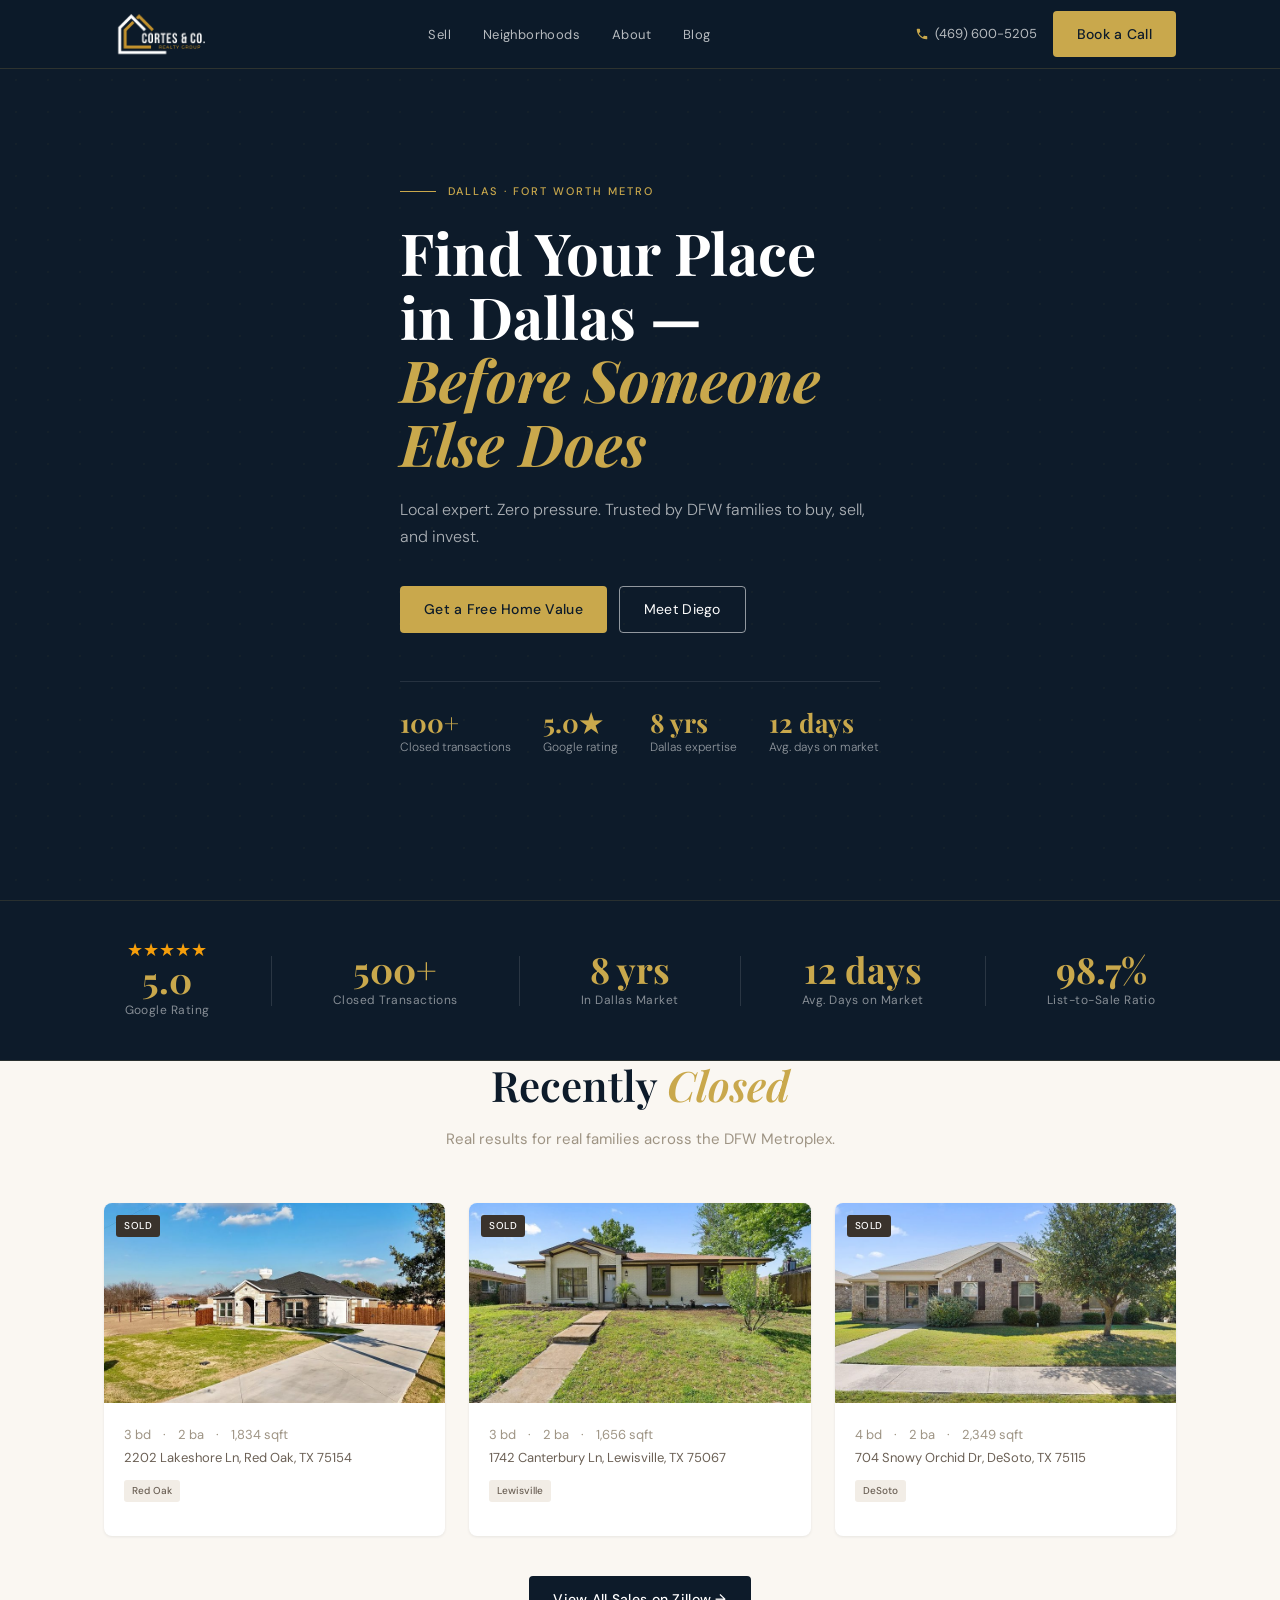
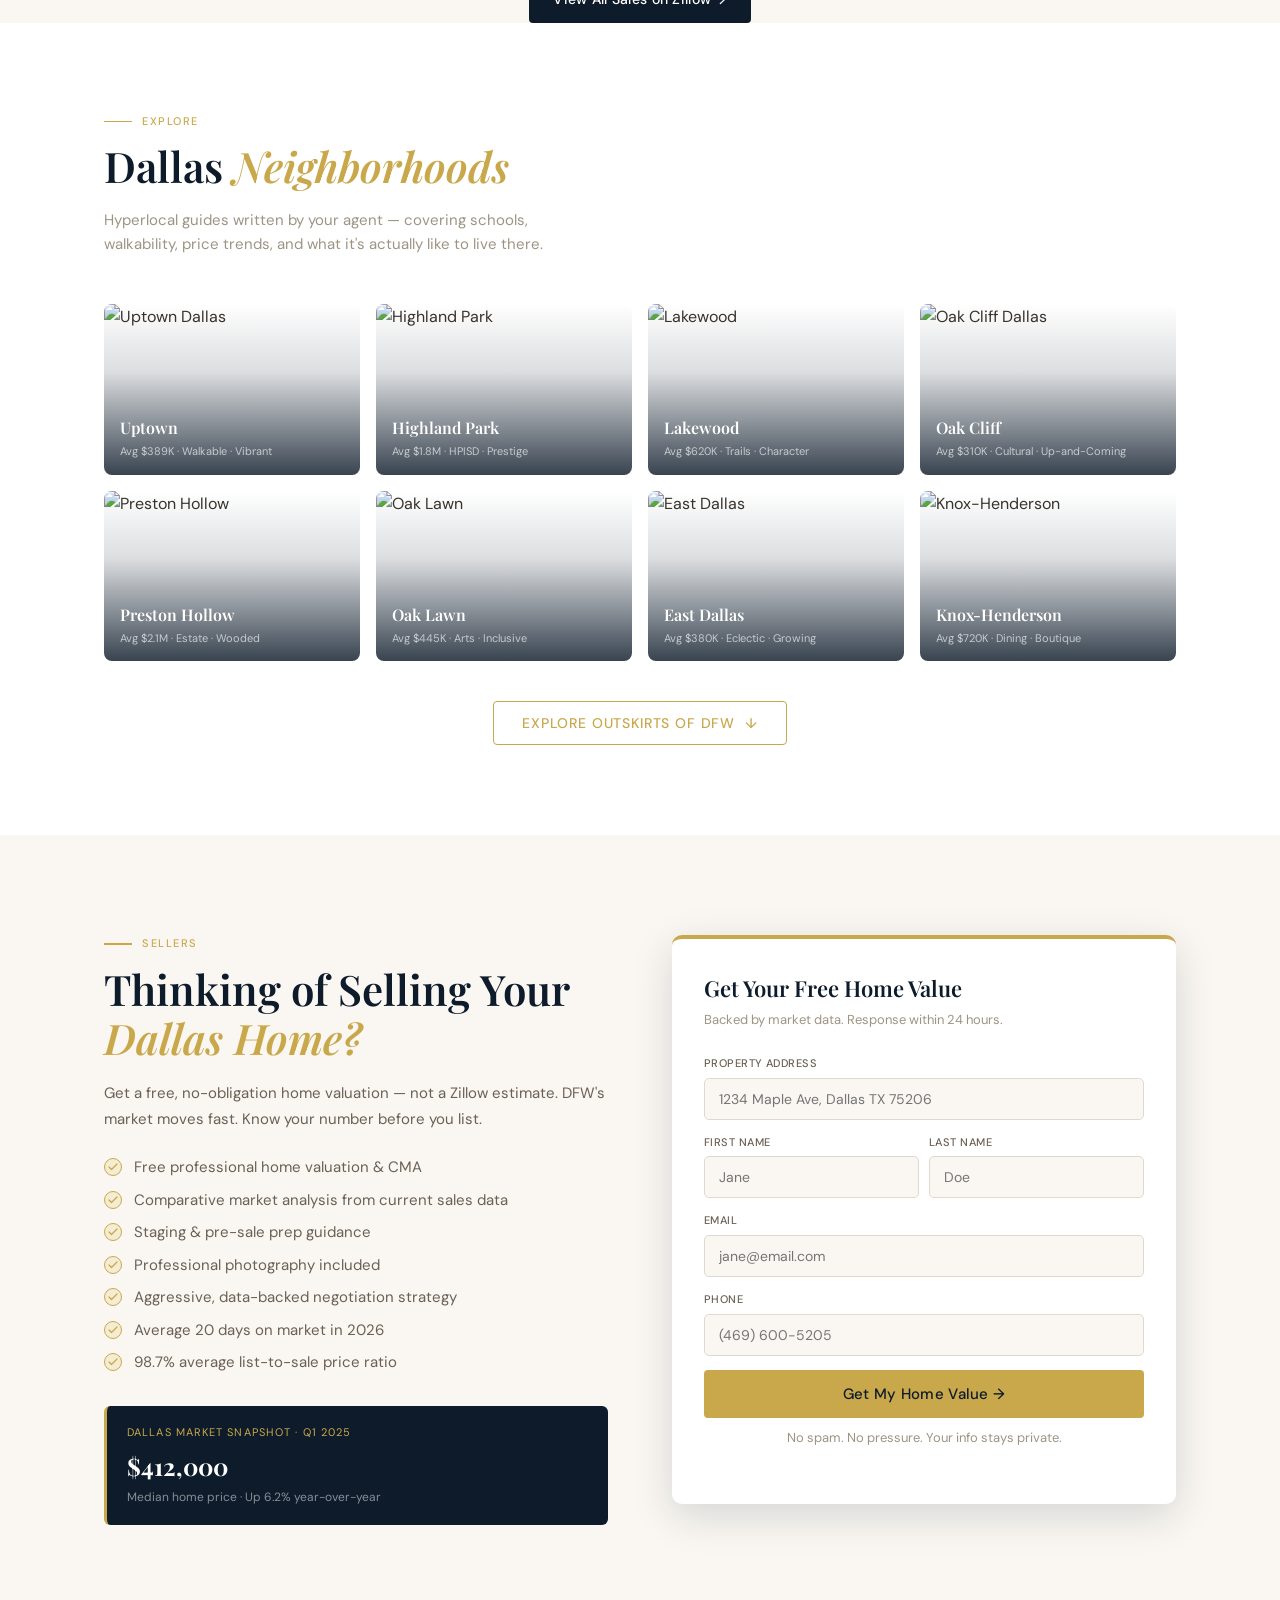
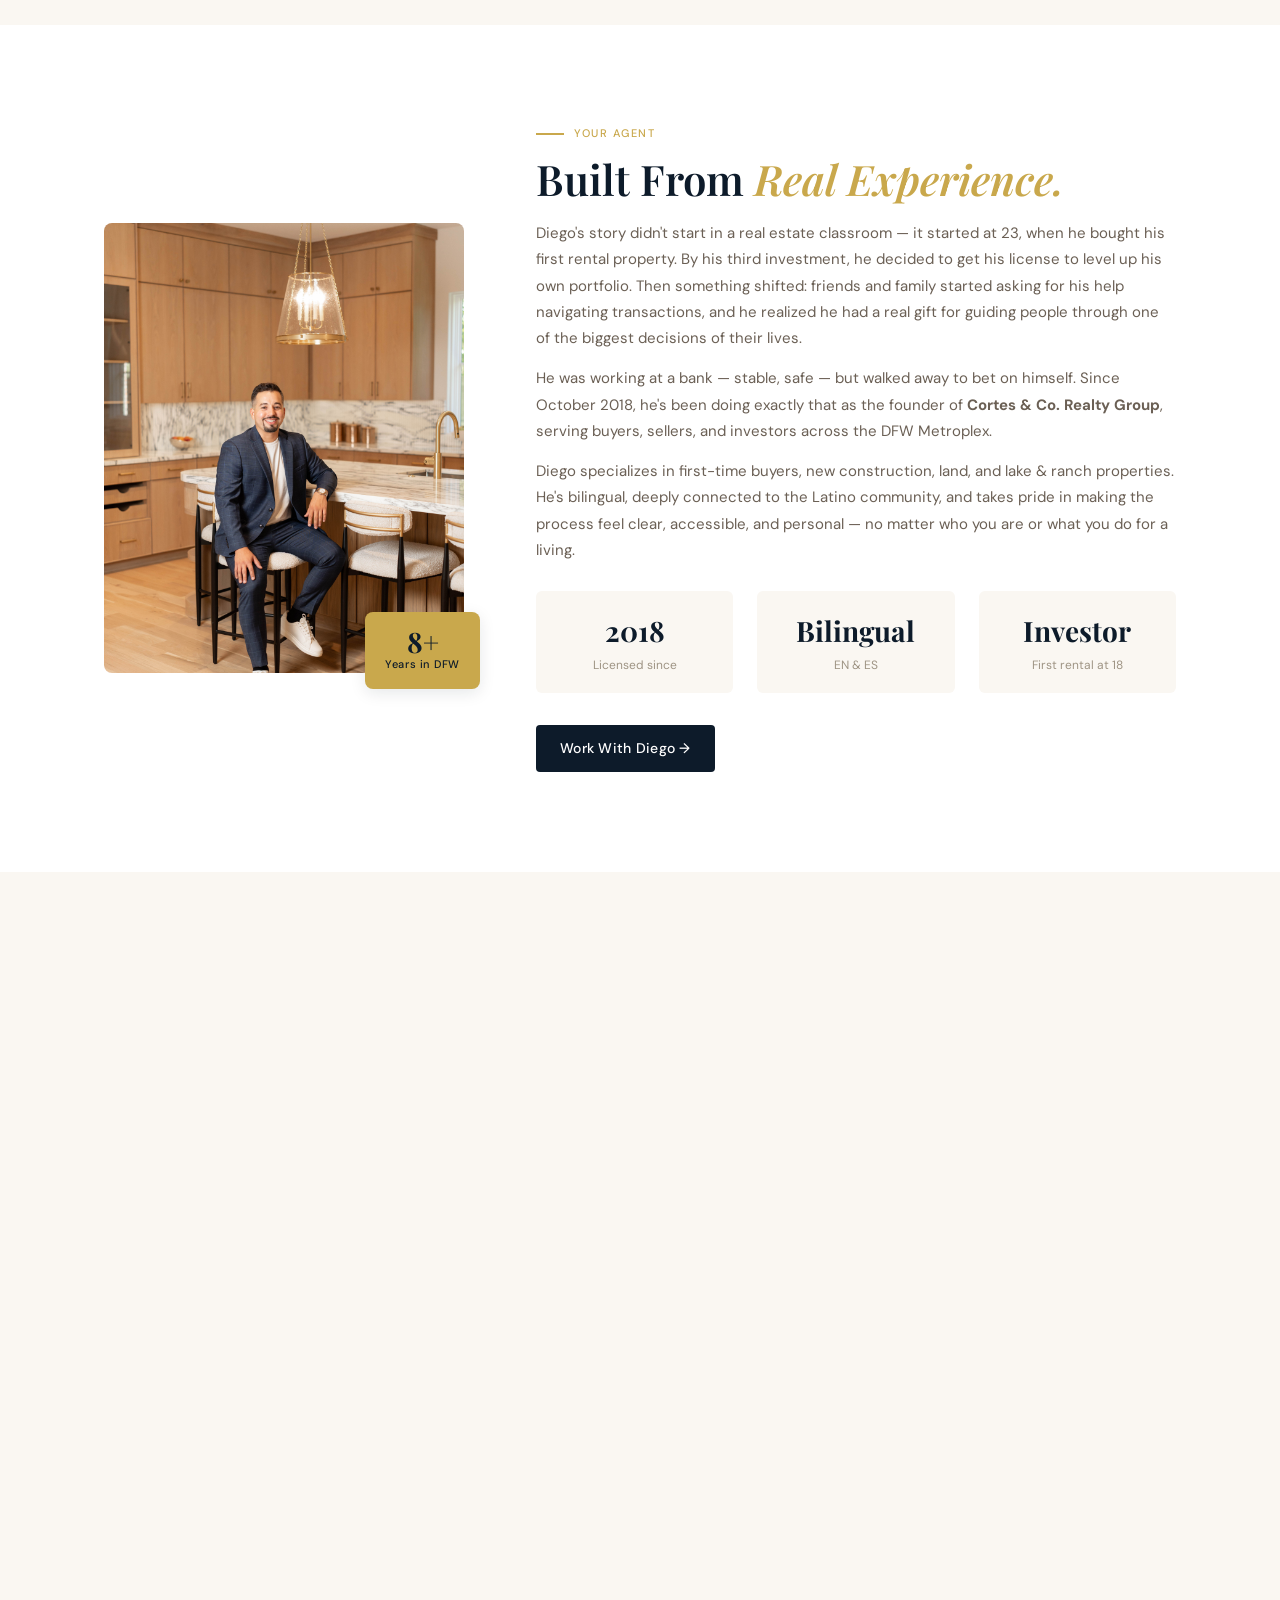
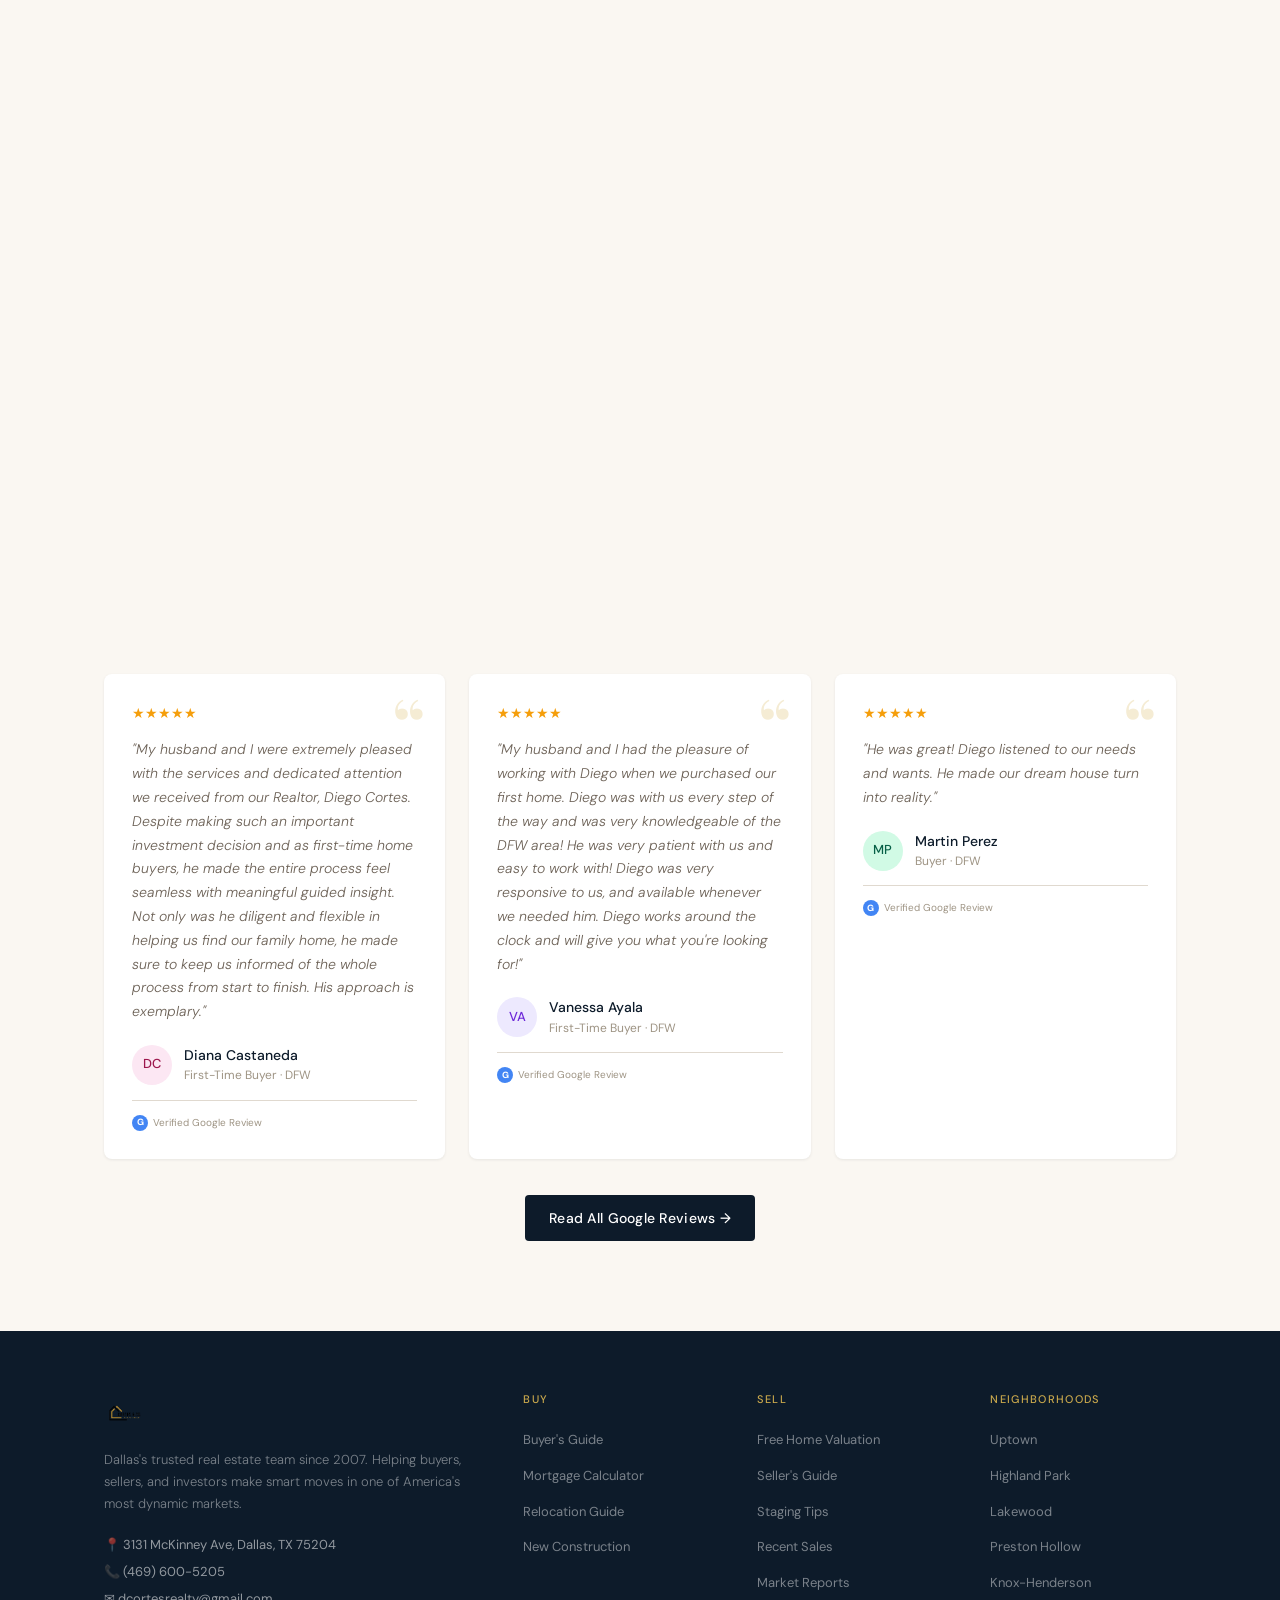
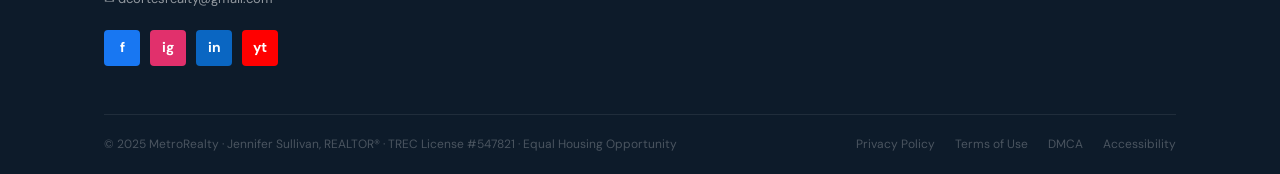
==== index.html @ eaa5362d "added-real-images" ====
<!DOCTYPE html>
<html lang="en">
<head>
<meta charset="UTF-8">
<meta name="viewport" content="width=device-width, initial-scale=1.0">
<title>MetroRealty Dallas — Jennifer Sullivan, REALTOR®</title>
<link rel="preconnect" href="https://fonts.googleapis.com">
<link rel="preconnect" href="https://fonts.gstatic.com" crossorigin>
<link href="https://fonts.googleapis.com/css2?family=Playfair+Display:ital,wght@0,400;0,600;0,700;1,400&family=DM+Sans:ital,opsz,wght@0,9..40,300;0,9..40,400;0,9..40,500;1,9..40,300&display=swap" rel="stylesheet">
<link rel="icon" type="image/svg+xml" href="favicon.svg">
<link rel="stylesheet" href="styles.css">
</head>
<body>

<!-- ── NAV ── -->
<nav id="nav">
  <div class="nav-inner">
    <div class="nav-logo"><img src="websitephotos/logo-dark.png" alt="Logo"></div>
    <ul class="nav-links">
      <li><a href="#sell">Sell</a></li>
      <li><a href="#neighborhoods">Neighborhoods</a></li>
      <li><a href="#about">About</a></li>
      <li><a href="#">Blog</a></li>
    </ul>
    <div class="nav-right">
      <div class="nav-phone">(469) 600-5205</div>
      <a href="#contact" class="btn-primary">Book a Call</a>
    </div>
    <div class="hamburger" onclick="toggleMenu()">
      <span></span><span></span><span></span>
    </div>
  </div>
</nav>

<!-- ── HERO ── -->
<section id="hero">
  <video class="hero-video" autoplay muted loop playsinline preload="auto">
    <source src="websitephotos/hero-bg.mp4" type="video/mp4">
  </video>
  <div class="hero-overlay"></div>
  <div class="hero-texture"></div>
  <div class="hero-content">
    <div class="hero-left">
      <div class="hero-eyebrow">Dallas · Fort Worth Metro</div>
      <h1 class="hero-title">
        Find Your Place<br>in Dallas —
        <em>Before Someone<br>Else Does</em>
      </h1>
      <p class="hero-sub">Local expert. Zero pressure. Trusted by DFW families to buy, sell, and invest.</p>
      <div class="hero-ctas">
        <a href="#sell" class="btn-primary">Get a Free Home Value</a>
        <a href="#about" class="btn-outline">Meet Diego</a>
      </div>
      <div class="hero-trust">
        <div class="trust-item">
          <div class="trust-number">100+</div>
          <div class="trust-label">Closed transactions</div>
        </div>
        <div class="trust-item">
          <div class="trust-number">5.0★</div>
          <div class="trust-label">Google rating</div>
        </div>
        <div class="trust-item">
          <div class="trust-number">8 yrs</div>
          <div class="trust-label">Dallas expertise</div>
        </div>
        <div class="trust-item">
          <div class="trust-number">12 days</div>
          <div class="trust-label">Avg. days on market</div>
        </div>
      </div>
    </div>
  </div>
</section>

<!-- ── SOCIAL PROOF BAR ── -->
<section id="proof">
  <div class="container">
    <div class="proof-inner">
      <div class="proof-item">
        <div class="proof-stars">★★★★★</div>
        <div class="proof-number">5.0</div>
        <div class="proof-label">Google Rating</div>
      </div>
      <div class="proof-divider"></div>
      <div class="proof-item">
        <div class="proof-number">500+</div>
        <div class="proof-label">Closed Transactions</div>
      </div>
      <div class="proof-divider"></div>
      <div class="proof-item">
        <div class="proof-number">8 yrs</div>
        <div class="proof-label">In Dallas Market</div>
      </div>
      <div class="proof-divider"></div>
      <div class="proof-item">
        <div class="proof-number">12 days</div>
        <div class="proof-label">Avg. Days on Market</div>
      </div>
      <div class="proof-divider"></div>
      <div class="proof-item">
        <div class="proof-number">98.7%</div>
        <div class="proof-label">List-to-Sale Ratio</div>
      </div>
    </div>
  </div>
</section>

<!-- ── SOLD HOMES ── -->
<section id="sold">
  <div class="container">
    <div class="listings-header fade-up">

      <h2 class="section-title" style="text-align:center;">Recently <em>Closed</em></h2>
      <p style="color:var(--gray-400); text-align:center; max-width:500px; margin:0 auto; font-size:15px;">Real results for real families across the DFW Metroplex.</p>
    </div>
    <div class="listings-grid">
      <a class="listing-card fade-up" href="https://www.zillow.com/homedetails/2202-Lakeshore-Ln-Red-Oak-TX-75154/125231332_zpid/" target="_blank" rel="noopener noreferrer" style="text-decoration:none; color:inherit;">
        <div class="listing-img">
          <img src="websitephotos/diego-home-sold-1-opt.jpg" alt="1742 Canterbury Ln, Lewisville">
          <div class="listing-badge" style="background:var(--gray-800); color:#fff;">Sold</div>
        </div>
        <div class="listing-body">
          <div class="listing-meta"><span>3 bd</span><span>2 ba</span><span>1,834 sqft</span></div>
          <div class="listing-address">2202 Lakeshore Ln, Red Oak, TX 75154</div>
          <div class="listing-tags">
            <span class="listing-tag">Red Oak</span>
          </div>
        </div>
      </a>
      <a class="listing-card fade-up" href="https://www.zillow.com/homedetails/1742-Canterbury-Ln-Lewisville-TX-75067/27340966_zpid/" target="_blank" rel="noopener noreferrer" style="transition-delay:.1s; text-decoration:none; color:inherit;">
        <div class="listing-img">
          <img src="websitephotos/diego-home-sold-2-opt.jpg" alt="2202 Lakeshore Ln, Red Oak">
          <div class="listing-badge" style="background:var(--gray-800); color:#fff;">Sold</div>
        </div>
        <div class="listing-body">
          <div class="listing-meta"><span>3 bd</span><span>2 ba</span><span>1,656 sqft</span></div>
          <div class="listing-address">1742 Canterbury Ln, Lewisville, TX 75067</div>
          <div class="listing-tags">
            <span class="listing-tag">Lewisville</span>
          </div>
        </div>
      </a>
      <a class="listing-card fade-up" href="https://www.zillow.com/homedetails/704-Snowy-Orchid-Dr-Desoto-TX-75115/124450883_zpid/" target="_blank" rel="noopener noreferrer" style="transition-delay:.2s; text-decoration:none; color:inherit;">
        <div class="listing-img">
          <img src="websitephotos/diego-home-sold-3-opt.jpg" alt="704 Snowy Orchid Dr, DeSoto">
          <div class="listing-badge" style="background:var(--gray-800); color:#fff;">Sold</div>
        </div>
        <div class="listing-body">
          <div class="listing-meta"><span>4 bd</span><span>2 ba</span><span>2,349 sqft</span></div>
          <div class="listing-address">704 Snowy Orchid Dr, DeSoto, TX 75115</div>
          <div class="listing-tags">
            <span class="listing-tag">DeSoto</span>
          </div>
        </div>
      </a>
    </div>
    <div class="listings-footer fade-up">
      <a href="https://www.zillow.com/profile/Diego%20Cortes" target="_blank" rel="noopener noreferrer" class="btn-navy">View All Sales on Zillow →</a>
    </div>
  </div>
</section>

<!-- ── NEIGHBORHOODS ── -->
<section id="neighborhoods">
  <div class="container">
    <div class="neighborhoods-header fade-up">
      <div class="section-eyebrow">Explore</div>
      <h2 class="section-title">Dallas <em>Neighborhoods</em></h2>
      <p style="color:var(--gray-400); max-width:480px; font-size:15px;">Hyperlocal guides written by your agent — covering schools, walkability, price trends, and what it's actually like to live there.</p>
    </div>
    <div class="neighborhoods-grid">
      <a class="hood-card fade-up" href="https://www.niche.com/places-to-live/n/uptown-dallas-tx/" target="_blank" rel="noopener noreferrer">
        <img src="https://images.unsplash.com/photo-1486325212027-8081e485255e?w=600&q=80" alt="Uptown Dallas">
        <div class="hood-overlay"></div>
        <div class="hood-arrow">→</div>
        <div class="hood-content">
          <div class="hood-name">Uptown</div>
          <div class="hood-stats">Avg $389K · Walkable · Vibrant</div>
        </div>
      </a>
      <a class="hood-card fade-up" href="https://neighborhoods.dmagazine.com/dallas/park-cities/highland-park/" target="_blank" rel="noopener noreferrer" style="transition-delay:.05s">
        <img src="https://images.unsplash.com/photo-1605276374104-dee2a0ed3cd6?w=600&q=80" alt="Highland Park">
        <div class="hood-overlay"></div>
        <div class="hood-arrow">→</div>
        <div class="hood-content">
          <div class="hood-name">Highland Park</div>
          <div class="hood-stats">Avg $1.8M · HPISD · Prestige</div>
        </div>
      </a>
      <a class="hood-card fade-up" href="https://neighborhoods.dmagazine.com/dallas/east-dallas/lakewood/" target="_blank" rel="noopener noreferrer" style="transition-delay:.1s">
        <img src="https://images.unsplash.com/photo-1513694203232-719a280e022f?w=600&q=80" alt="Lakewood">
        <div class="hood-overlay"></div>
        <div class="hood-arrow">→</div>
        <div class="hood-content">
          <div class="hood-name">Lakewood</div>
          <div class="hood-stats">Avg $620K · Trails · Character</div>
        </div>
      </a>
      <a class="hood-card fade-up" href="https://neighborhoods.dmagazine.com/dallas/oak-cliff/" target="_blank" rel="noopener noreferrer" style="transition-delay:.15s">
        <img src="https://images.unsplash.com/photo-1570129477492-45c003edd2be?w=600&q=80" alt="Oak Cliff Dallas">
        <div class="hood-overlay"></div>
        <div class="hood-arrow">→</div>
        <div class="hood-content">
          <div class="hood-name">Oak Cliff</div>
          <div class="hood-stats">Avg $310K · Cultural · Up-and-Coming</div>
        </div>
      </a>
      <a class="hood-card fade-up" href="https://neighborhoods.dmagazine.com/dallas/north-dallas/preston-hollow/" target="_blank" rel="noopener noreferrer" style="transition-delay:.2s">
        <img src="https://images.unsplash.com/photo-1580587771525-78b9dba3b914?w=600&q=80" alt="Preston Hollow">
        <div class="hood-overlay"></div>
        <div class="hood-arrow">→</div>
        <div class="hood-content">
          <div class="hood-name">Preston Hollow</div>
          <div class="hood-stats">Avg $2.1M · Estate · Wooded</div>
        </div>
      </a>
      <a class="hood-card fade-up" href="https://neighborhoods.dmagazine.com/dallas/central-dallas/oak-lawn/" target="_blank" rel="noopener noreferrer" style="transition-delay:.25s">
        <img src="https://images.unsplash.com/photo-1574362848149-11496d93a7c7?w=600&q=80" alt="Oak Lawn">
        <div class="hood-overlay"></div>
        <div class="hood-arrow">→</div>
        <div class="hood-content">
          <div class="hood-name">Oak Lawn</div>
          <div class="hood-stats">Avg $445K · Arts · Inclusive</div>
        </div>
      </a>
      <a class="hood-card fade-up" href="https://www.eastdallasliving.com/" target="_blank" rel="noopener noreferrer" style="transition-delay:.3s">
        <img src="https://images.unsplash.com/photo-1558618666-fcd25c85cd64?w=600&q=80" alt="East Dallas">
        <div class="hood-overlay"></div>
        <div class="hood-arrow">→</div>
        <div class="hood-content">
          <div class="hood-name">East Dallas</div>
          <div class="hood-stats">Avg $380K · Eclectic · Growing</div>
        </div>
      </a>
      <a class="hood-card fade-up" href="https://www.redfin.com/blog/dallas-tx-neighborhoods/knox-henderson/" target="_blank" rel="noopener noreferrer" style="transition-delay:.35s">
        <img src="https://images.unsplash.com/photo-1524813686514-a57563d77965?w=600&q=80" alt="Knox-Henderson">
        <div class="hood-overlay"></div>
        <div class="hood-arrow">→</div>
        <div class="hood-content">
          <div class="hood-name">Knox-Henderson</div>
          <div class="hood-stats">Avg $720K · Dining · Boutique</div>
        </div>
      </a>
    </div>

    <!-- Outskirts toggle -->
    <div style="text-align:center; margin-top:40px;" class="fade-up">
      <button class="outskirts-toggle" onclick="toggleOutskirts(this)">
        Explore Outskirts of DFW <span class="outskirts-arrow">↓</span>
      </button>
    </div>

    <!-- Outskirts grid (hidden by default) -->
    <div class="outskirts-panel" id="outskirts-panel">
      <div class="outskirts-label">Outskirts of DFW</div>
      <div class="neighborhoods-grid">
        <a class="hood-card" href="https://www.niche.com/places-to-live/duncanville-dallas-tx/" target="_blank" rel="noopener noreferrer">
          <img src="https://images.unsplash.com/photo-1560518883-ce09059eeffa?w=600&q=80" alt="Duncanville TX">
          <div class="hood-overlay"></div>
          <div class="hood-arrow">→</div>
          <div class="hood-content">
            <div class="hood-name">Duncanville</div>
            <div class="hood-stats">Avg $265K · Family-Friendly · Affordable</div>
          </div>
        </a>
        <a class="hood-card" href="https://www.niche.com/places-to-live/desoto-dallas-tx/" target="_blank" rel="noopener noreferrer">
          <img src="https://images.unsplash.com/photo-1580587771525-78b9dba3b914?w=600&q=80" alt="DeSoto TX">
          <div class="hood-overlay"></div>
          <div class="hood-arrow">→</div>
          <div class="hood-content">
            <div class="hood-name">DeSoto</div>
            <div class="hood-stats">Avg $295K · Growing · Spacious</div>
          </div>
        </a>
        <a class="hood-card" href="https://www.niche.com/places-to-live/grand-prairie-dallas-tx/" target="_blank" rel="noopener noreferrer">
          <img src="https://images.unsplash.com/photo-1512917774080-9991f1c4c750?w=600&q=80" alt="Grand Prairie TX">
          <div class="hood-overlay"></div>
          <div class="hood-arrow">→</div>
          <div class="hood-content">
            <div class="hood-name">Grand Prairie</div>
            <div class="hood-stats">Avg $280K · Central · Value</div>
          </div>
        </a>
        <a class="hood-card" href="https://www.niche.com/places-to-live/cedar-hill-dallas-tx/" target="_blank" rel="noopener noreferrer">
          <img src="https://images.unsplash.com/photo-1568605114967-8130f3a36994?w=600&q=80" alt="Cedar Hill TX">
          <div class="hood-overlay"></div>
          <div class="hood-arrow">→</div>
          <div class="hood-content">
            <div class="hood-name">Cedar Hill</div>
            <div class="hood-stats">Avg $310K · Lake · Scenic</div>
          </div>
        </a>
        <a class="hood-card" href="https://www.niche.com/places-to-live/forney-kaufman-tx/" target="_blank" rel="noopener noreferrer">
          <img src="https://images.unsplash.com/photo-1600596542815-ffad4c1539a9?w=600&q=80" alt="Forney TX">
          <div class="hood-overlay"></div>
          <div class="hood-arrow">→</div>
          <div class="hood-content">
            <div class="hood-name">Forney</div>
            <div class="hood-stats">Avg $330K · New Construction · Fast-Growing</div>
          </div>
        </a>
        <a class="hood-card" href="https://www.niche.com/places-to-live/lancaster-dallas-tx/" target="_blank" rel="noopener noreferrer">
          <img src="https://images.unsplash.com/photo-1558618666-fcd25c85cd64?w=600&q=80" alt="Lancaster TX">
          <div class="hood-overlay"></div>
          <div class="hood-arrow">→</div>
          <div class="hood-content">
            <div class="hood-name">Lancaster</div>
            <div class="hood-stats">Avg $240K · Affordable · Community</div>
          </div>
        </a>
        <a class="hood-card" href="https://www.niche.com/places-to-live/waxahachie-ellis-tx/" target="_blank" rel="noopener noreferrer">
          <img src="https://images.unsplash.com/photo-1524813686514-a57563d77965?w=600&q=80" alt="Waxahachie TX">
          <div class="hood-overlay"></div>
          <div class="hood-arrow">→</div>
          <div class="hood-content">
            <div class="hood-name">Waxahachie</div>
            <div class="hood-stats">Avg $310K · Charming · Small-Town Feel</div>
          </div>
        </a>
      </div>
    </div>

  </div>
</section>

<!-- ── SELL SECTION ── -->
<section id="sell">
  <div class="container">
    <div class="sell-inner">
      <div class="fade-up">
        <div class="section-eyebrow">Sellers</div>
        <h2 class="section-title">Thinking of Selling Your <em>Dallas Home?</em></h2>
        <p style="font-size:15px; color:var(--gray-600); line-height:1.75;">Get a free, no-obligation home valuation — not a Zillow estimate. DFW's market moves fast. Know your number before you list.</p>
        <ul class="sell-list">
          <li>Free professional home valuation & CMA</li>
          <li>Comparative market analysis from current sales data</li>
          <li>Staging & pre-sale prep guidance</li>
          <li>Professional photography included</li>
          <li>Aggressive, data-backed negotiation strategy</li>
          <li>Average 20 days on market in 2026</li>
          <li>98.7% average list-to-sale price ratio</li>
        </ul>
        <div class="market-data">
          <div class="market-data-label">Dallas market snapshot · Q1 2025</div>
          <div class="market-data-value">$412,000</div>
          <div class="market-data-meta">Median home price · Up 6.2% year-over-year</div>
        </div>
      </div>
      <div class="fade-up" style="transition-delay:.15s">
        <div class="valuation-form">
          <h3>Get Your Free Home Value</h3>
          <p>Backed by market data. Response within 24 hours.</p>
          <div class="form-field">
            <label>Property Address</label>
            <input type="text" placeholder="1234 Maple Ave, Dallas TX 75206">
          </div>
          <div class="form-row">
            <div class="form-field">
              <label>First Name</label>
              <input type="text" placeholder="Jane">
            </div>
            <div class="form-field">
              <label>Last Name</label>
              <input type="text" placeholder="Doe">
            </div>
          </div>
          <div class="form-field">
            <label>Email</label>
            <input type="email" placeholder="jane@email.com">
          </div>
          <div class="form-field">
            <label>Phone</label>
            <input type="tel" placeholder="(469) 600-5205">
          </div>
          <button class="btn-primary">Get My Home Value →</button>
          <p class="form-disclaimer">No spam. No pressure. Your info stays private.</p>
        </div>
      </div>
    </div>
  </div>
</section>

<!-- ── ABOUT ── -->
<section id="about">
  <div class="container">
    <div class="about-inner">
      <div class="about-photo-wrap fade-up">
        <div class="about-photo">
          <img src="websitephotos/diego-main.jpg" alt="Diego">
        </div>
        <div class="about-badge">
          <div class="about-badge-num">8+</div>
          <div class="about-badge-lbl">Years in DFW</div>
        </div>
      </div>
      <div class="fade-up" style="transition-delay:.1s">
        <div class="section-eyebrow">Your Agent</div>
        <h2 class="section-title">Built From <em>Real Experience.</em></h2>
        <p style="font-size:15px; color:var(--gray-600); line-height:1.75; margin-bottom:14px;">Diego's story didn't start in a real estate classroom — it started at 23, when he bought his first rental property. By his third investment, he decided to get his license to level up his own portfolio. Then something shifted: friends and family started asking for his help navigating transactions, and he realized he had a real gift for guiding people through one of the biggest decisions of their lives.</p>
        <p style="font-size:15px; color:var(--gray-600); line-height:1.75; margin-bottom:14px;">He was working at a bank — stable, safe — but walked away to bet on himself. Since October 2018, he's been doing exactly that as the founder of <strong>Cortes &amp; Co. Realty Group</strong>, serving buyers, sellers, and investors across the DFW Metroplex.</p>
        <p style="font-size:15px; color:var(--gray-600); line-height:1.75;">Diego specializes in first-time buyers, new construction, land, and lake &amp; ranch properties. He's bilingual, deeply connected to the Latino community, and takes pride in making the process feel clear, accessible, and personal — no matter who you are or what you do for a living.</p>
        <div class="about-stats">
          <div class="about-stat">
            <div class="about-stat-num">2018</div>
            <div class="about-stat-lbl">Licensed since</div>
          </div>
          <div class="about-stat">
            <div class="about-stat-num">Bilingual</div>
            <div class="about-stat-lbl">EN &amp; ES</div>
          </div>
          <div class="about-stat">
            <div class="about-stat-num">Investor</div>
            <div class="about-stat-lbl">First rental at 18</div>
          </div>
        </div>
        <a href="#contact" class="btn-navy">Work With Diego →</a>
      </div>
    </div>
  </div>
</section>

<!-- ── CONTACT / BOOK A CALL ── -->
<section id="contact">
  <div class="container">
    <div class="sell-inner">
      <div class="fade-up">
        <div class="section-eyebrow">Buyers</div>
        <h2 class="section-title">Ready to Find Your <em>Dream Home?</em></h2>
        <p style="font-size:15px; color:var(--gray-600); line-height:1.75;">Whether you're buying your first home, looking for new construction, land, or an investment property — Diego will walk you through every step. No pressure, no confusion, just honest guidance from someone who's been in your shoes.</p>
        <ul class="sell-list">
          <li>First-time buyer specialist — we'll explain everything</li>
          <li>New construction & builder negotiation expertise</li>
          <li>Land, lake & ranch properties across DFW</li>
          <li>Bilingual service — English &amp; Spanish</li>
          <li>Available 7 days a week for showings &amp; questions</li>
          <li>Strong network for off-market opportunities</li>
          <li>Investor-minded strategy for every transaction</li>
        </ul>
      </div>
      <div class="fade-up" style="transition-delay:.15s">
        <div class="valuation-form">
          <h3>Book a Call With Diego</h3>
          <p>Free consultation. No obligation. Response within a few hours.</p>
          <div class="form-row">
            <div class="form-field">
              <label>First Name</label>
              <input type="text" placeholder="John">
            </div>
            <div class="form-field">
              <label>Last Name</label>
              <input type="text" placeholder="Doe">
            </div>
          </div>
          <div class="form-field">
            <label>Email</label>
            <input type="email" placeholder="john@email.com">
          </div>
          <div class="form-field">
            <label>Phone</label>
            <input type="tel" placeholder="(469) 600-5205">
          </div>
          <div class="form-field">
            <label>What are you looking for?</label>
            <select>
              <option value="">Select one…</option>
              <option>First home</option>
              <option>New construction</option>
              <option>Investment property</option>
              <option>Land / ranch / lake property</option>
              <option>Relocating to DFW</option>
              <option>Not sure yet — just exploring</option>
            </select>
          </div>
          <div class="form-field">
            <label>Anything else Diego should know?</label>
            <textarea placeholder="Budget range, timeline, preferred areas, questions…" style="width:100%; padding:10px 12px; border:1.5px solid var(--gray-200); border-radius:4px; font-family:var(--font-body); font-size:14px; color:var(--gray-800); resize:vertical; min-height:88px; outline:none;"></textarea>
          </div>
          <button class="btn-primary" style="width:100%; justify-content:center; padding:13px; font-size:15px;">Book My Free Call →</button>
          <p class="form-disclaimer">No spam. No pressure. Your info stays private.</p>
        </div>
      </div>
    </div>
  </div>
</section>

<!-- ── TESTIMONIALS ── -->
<section id="testimonials">
  <div class="container">
    <div class="testimonials-header fade-up">
      <div class="section-eyebrow" style="justify-content:center;">Client Stories</div>
      <h2 class="section-title" style="text-align:center;">What Clients <em>Are Saying</em></h2>
      <div style="display:flex; align-items:center; justify-content:center; gap:8px; margin-top:8px;">
        <span style="color:#f59e0b; font-size:18px;">★★★★★</span>
        <span style="font-size:14px; color:var(--gray-400);">5.0 · Verified Google reviews</span>
      </div>
    </div>
    <div class="testimonials-grid">
      <div class="review-card fade-up">
        <div class="review-stars">★★★★★</div>
        <p class="review-text">"What can I say, Diego did an outstanding job since the first step. I was going for an investment house with my parents, so I was looking at a decent house that needed work. Diego made it happen by getting a remodeling financed loan at a good rate. Anything I needed, Diego was a phone call away. If it's your first or second, I recommend Diego."</p>
        <div class="reviewer">
          <div class="reviewer-avatar" style="background:#dbeafe; color:#1d4ed8;">EG</div>
          <div>
            <div class="reviewer-name">Elio Garza</div>
            <div class="reviewer-meta">Investor · DFW</div>
          </div>
        </div>
        <div class="google-badge">
          <div class="google-g">G</div>
          Verified Google Review
        </div>
      </div>
      <div class="review-card fade-up" style="transition-delay:.1s">
        <div class="review-stars">★★★★★</div>
        <p class="review-text">"Diego helped my wife and I accomplish our dream of becoming homeowners. We had never looked before, so all this was new to us. Diego made it very easy and was always available for showings because he knows how fast the market can be. Safe to say we found our dream home in a little over a month, and Diego was the main reason for that!"</p>
        <div class="reviewer">
          <div class="reviewer-avatar" style="background:#dcfce7; color:#166534;">AG</div>
          <div>
            <div class="reviewer-name">Aaron Gurrusquieta</div>
            <div class="reviewer-meta">First-Time Buyer · DFW</div>
          </div>
        </div>
        <div class="google-badge">
          <div class="google-g">G</div>
          Verified Google Review
        </div>
      </div>
      <div class="review-card fade-up" style="transition-delay:.2s">
        <div class="review-stars">★★★★★</div>
        <p class="review-text">"Diego did everything and then some to help me get my dream home. My family and I are forever grateful. The transaction between my parents and I, transferring everything, was a headache but Diego made it happen. I'm happy to call him my realtor. Hardworking, kind and sufficient! Highly recommend."</p>
        <div class="reviewer">
          <div class="reviewer-avatar" style="background:#ffedd5; color:#c2410c;">AV</div>
          <div>
            <div class="reviewer-name">Antonio Vargas</div>
            <div class="reviewer-meta">Buyer · DFW</div>
          </div>
        </div>
        <div class="google-badge">
          <div class="google-g">G</div>
          Verified Google Review
        </div>
      </div>
      <div class="review-card fade-up" style="transition-delay:.3s">
        <div class="review-stars">★★★★★</div>
        <p class="review-text">"My husband and I were extremely pleased with the services and dedicated attention we received from our Realtor, Diego Cortes. Despite making such an important investment decision and as first-time home buyers, he made the entire process feel seamless with meaningful guided insight. Not only was he diligent and flexible in helping us find our family home, he made sure to keep us informed of the whole process from start to finish. His approach is exemplary."</p>
        <div class="reviewer">
          <div class="reviewer-avatar" style="background:#fce7f3; color:#9d174d;">DC</div>
          <div>
            <div class="reviewer-name">Diana Castaneda</div>
            <div class="reviewer-meta">First-Time Buyer · DFW</div>
          </div>
        </div>
        <div class="google-badge">
          <div class="google-g">G</div>
          Verified Google Review
        </div>
      </div>
      <div class="review-card fade-up" style="transition-delay:.4s">
        <div class="review-stars">★★★★★</div>
        <p class="review-text">"My husband and I had the pleasure of working with Diego when we purchased our first home. Diego was with us every step of the way and was very knowledgeable of the DFW area! He was very patient with us and easy to work with! Diego was very responsive to us, and available whenever we needed him. Diego works around the clock and will give you what you're looking for!"</p>
        <div class="reviewer">
          <div class="reviewer-avatar" style="background:#ede9fe; color:#6d28d9;">VA</div>
          <div>
            <div class="reviewer-name">Vanessa Ayala</div>
            <div class="reviewer-meta">First-Time Buyer · DFW</div>
          </div>
        </div>
        <div class="google-badge">
          <div class="google-g">G</div>
          Verified Google Review
        </div>
      </div>
      <div class="review-card fade-up" style="transition-delay:.5s">
        <div class="review-stars">★★★★★</div>
        <p class="review-text">"He was great! Diego listened to our needs and wants. He made our dream house turn into reality."</p>
        <div class="reviewer">
          <div class="reviewer-avatar" style="background:#d1fae5; color:#065f46;">MP</div>
          <div>
            <div class="reviewer-name">Martin Perez</div>
            <div class="reviewer-meta">Buyer · DFW</div>
          </div>
        </div>
        <div class="google-badge">
          <div class="google-g">G</div>
          Verified Google Review
        </div>
      </div>
    </div>
    <div style="text-align:center; margin-top:36px;" class="fade-up">
      <a href="https://www.google.com/search?sca_esv=236bc161f81c4548&rlz=1C5OZZY_enUS1155US1155&sxsrf=ANbL-n7VHLH1Z65QcRfM_KU9iyIQCIat1g:1777985221038&si=AL3DRZEsmMGCryMMFSHJ3StBhOdZ2-6yYkXd_doETEE1OR-qObhrY315yGYbiIw-Wba2JVSYDLOnsw_jyvlupwaNBwvJjSr5IzhWmGCaffSxuENNQcI5klhRRNNGyU_Fm_n3EyZfe0_sZywkzcSf83z6FSzxEs3Zvg%3D%3D&q=Diego+Cortes+Realtor+Reviews&sa=X&ved=2ahUKEwjSgpCMl6KUAxWynGoFHeRpNaoQ0bkNegQIMRAD&biw=998&bih=781&dpr=2" target="_blank" rel="noopener noreferrer" class="btn-navy">Read All Google Reviews →</a>
    </div>
  </div>
</section>

<!-- ── FOOTER ── -->
<footer id="footer">
  <div class="container">
    <div class="footer-grid">
      <div>
        <div class="footer-logo"><img src="websitephotos/logo-white.png" alt="Logo"></div>
        <p class="footer-about">Dallas's trusted real estate team since 2007. Helping buyers, sellers, and investors make smart moves in one of America's most dynamic markets.</p>
        <div class="footer-contact-item">📍 3131 McKinney Ave, Dallas, TX 75204</div>
        <div class="footer-contact-item">📞 (469) 600-5205</div>
        <div class="footer-contact-item">✉ dcortesrealty@gmail.com</div>
        <div class="footer-social">
          <div class="social-icon" style="background:#1877f2; color:#fff;">f</div>
          <div class="social-icon" style="background:#e1306c; color:#fff;">ig</div>
          <div class="social-icon" style="background:#0a66c2; color:#fff;">in</div>
          <div class="social-icon" style="background:#ff0000; color:#fff;">yt</div>
        </div>
      </div>
      <div class="footer-col">
        <h4>Buy</h4>
        <ul class="footer-links">
          <li><a href="#">Buyer's Guide</a></li>
          <li><a href="#">Mortgage Calculator</a></li>
          <li><a href="#">Relocation Guide</a></li>
          <li><a href="#">New Construction</a></li>
        </ul>
      </div>
      <div class="footer-col">
        <h4>Sell</h4>
        <ul class="footer-links">
          <li><a href="#">Free Home Valuation</a></li>
          <li><a href="#">Seller's Guide</a></li>
          <li><a href="#">Staging Tips</a></li>
          <li><a href="#">Recent Sales</a></li>
          <li><a href="#">Market Reports</a></li>
        </ul>
      </div>
      <div class="footer-col">
        <h4>Neighborhoods</h4>
        <ul class="footer-links">
          <li><a href="#">Uptown</a></li>
          <li><a href="#">Highland Park</a></li>
          <li><a href="#">Lakewood</a></li>
          <li><a href="#">Preston Hollow</a></li>
          <li><a href="#">Knox-Henderson</a></li>
        </ul>
      </div>
    </div>
    <div class="footer-bottom">
      <p>© 2025 MetroRealty · Jennifer Sullivan, REALTOR® · TREC License #547821 · Equal Housing Opportunity</p>
      <div class="footer-bottom-links">
        <a href="#">Privacy Policy</a>
        <a href="#">Terms of Use</a>
        <a href="#">DMCA</a>
        <a href="#">Accessibility</a>
      </div>
    </div>
  </div>
</footer>

<!-- ── MOBILE STICKY CTA ── -->

<script src="app.js"></script>
 
</body>
</html>
---- styles.css ----
:root {
    --navy: #0d1b2a;
    --navy-mid: #162435;
    --navy-light: #1e3448;
    --gold: #c9a84c;
    --gold-light: #e2c07a;
    --gold-pale: #f5ecd4;
    --cream: #faf7f2;
    --white: #ffffff;
    --gray-100: #f2ede6;
    --gray-200: #e0d9cf;
    --gray-400: #9e9484;
    --gray-600: #6b6055;
    --gray-800: #3a332c;
    --green-bright: #22c55e;
    --font-display: 'Playfair Display', Georgia, serif;
    --font-body: 'DM Sans', sans-serif;
    --shadow-sm: 0 1px 3px rgba(13,27,42,.08);
    --shadow-md: 0 4px 16px rgba(13,27,42,.10);
    --shadow-lg: 0 12px 40px rgba(13,27,42,.15);
  }

  *, *::before, *::after { box-sizing: border-box; margin: 0; padding: 0; }

  html { scroll-behavior: smooth; }

  body {
    font-family: var(--font-body);
    background: var(--cream);
    color: var(--gray-800);
    font-size: 16px;
    line-height: 1.6;
    overflow-x: hidden;
  }

  a { color: inherit; text-decoration: none; }
  img { display: block; max-width: 100%; }

  .container { max-width: 1120px; margin: 0 auto; padding: 0 24px; }

  /* ── UTILITY ── */
  .btn-primary {
    display: inline-flex; align-items: center; gap: 6px;
    background: var(--gold); color: var(--navy);
    font-family: var(--font-body); font-size: 14px; font-weight: 500;
    padding: 12px 24px; border-radius: 4px; border: none; cursor: pointer;
    transition: background .2s, transform .15s;
    letter-spacing: .02em; white-space: nowrap;
  }
  .btn-primary:hover { background: var(--gold-light); transform: translateY(-1px); }

  .btn-outline {
    display: inline-flex; align-items: center; gap: 6px;
    background: transparent; color: var(--white);
    font-family: var(--font-body); font-size: 14px; font-weight: 400;
    padding: 11px 24px; border-radius: 4px; border: 1.5px solid rgba(255,255,255,.55); cursor: pointer;
    transition: background .2s, border-color .2s, transform .15s;
    letter-spacing: .02em; white-space: nowrap;
  }
  .btn-outline:hover { background: rgba(255,255,255,.08); border-color: rgba(255,255,255,.85); transform: translateY(-1px); }

  .btn-navy {
    display: inline-flex; align-items: center; gap: 6px;
    background: var(--navy); color: var(--white);
    font-family: var(--font-body); font-size: 14px; font-weight: 500;
    padding: 12px 24px; border-radius: 4px; border: none; cursor: pointer;
    transition: background .2s, transform .15s;
    letter-spacing: .02em; white-space: nowrap;
  }
  .btn-navy:hover { background: var(--navy-light); transform: translateY(-1px); }

  .section-eyebrow {
    font-size: 11px; font-weight: 500; letter-spacing: .14em;
    text-transform: uppercase; color: var(--gold);
    display: flex; align-items: center; gap: 10px; margin-bottom: 12px;
  }
  .section-eyebrow::before {
    content: ''; display: inline-block; width: 28px; height: 1.5px; background: var(--gold);
  }

  .section-title {
    font-family: var(--font-display); font-size: clamp(28px, 4vw, 42px);
    font-weight: 600; color: var(--navy); line-height: 1.18; margin-bottom: 16px;
  }
  .section-title em { font-style: italic; color: var(--gold); }

  /* ── NAV ── */
  #nav {
    position: fixed; top: 0; left: 0; right: 0; z-index: 100;
    background: rgba(13,27,42,.97);
    backdrop-filter: blur(10px);
    border-bottom: 1px solid rgba(201,168,76,.18);
    transition: box-shadow .3s;
  }
  #nav.scrolled { box-shadow: 0 4px 24px rgba(0,0,0,.3); }

  .nav-inner {
    display: flex; align-items: center; gap: 0;
    height: 68px; max-width: 1120px; margin: 0 auto; padding: 0 24px;
  }

  .nav-logo {
    flex-shrink: 0; display: flex; align-items: center;
  }
  .nav-logo img { height: 120px; width: auto; display: block; }

  .nav-links {
    display: flex; gap: 32px; margin: 0 auto;
    list-style: none;
  }
  .nav-links a {
    font-size: 13px; font-weight: 400; color: rgba(255,255,255,.7);
    letter-spacing: .03em; transition: color .2s;
  }
  .nav-links a:hover { color: var(--gold); }

  .nav-right {
    display: flex; align-items: center; gap: 16px; flex-shrink: 0;
  }
  .nav-phone {
    font-size: 13px; color: rgba(255,255,255,.7);
    display: flex; align-items: center; gap: 6px;
  }
  .nav-phone::before {
    content: ''; width: 14px; height: 14px;
    background: url("data:image/svg+xml,%3Csvg xmlns='http://www.w3.org/2000/svg' fill='%23c9a84c' viewBox='0 0 24 24'%3E%3Cpath d='M6.6 10.8c1.4 2.8 3.8 5.1 6.6 6.6l2.2-2.2c.3-.3.7-.4 1-.2 1.1.4 2.3.6 3.6.6.6 0 1 .4 1 1V20c0 .6-.4 1-1 1-9.4 0-17-7.6-17-17 0-.6.4-1 1-1h3.5c.6 0 1 .4 1 1 0 1.3.2 2.5.6 3.6.1.3 0 .7-.2 1L6.6 10.8z'/%3E%3C/svg%3E") center/contain no-repeat;
  }

  .hamburger { display: none; flex-direction: column; gap: 5px; cursor: pointer; padding: 4px; margin-left: auto; }
  .hamburger span { display: block; width: 22px; height: 1.5px; background: var(--white); transition: .2s; }

  /* ── HERO ── */
  #hero {
    position: relative; min-height: 100vh;
    display: flex; align-items: center;
    background: var(--navy);
    overflow: hidden;
  }

  .hero-video {
    position: absolute; inset: 0; z-index: 0;
    width: 100%; height: 100%; object-fit: cover;
  }

  .hero-overlay {
    position: absolute; inset: 0; z-index: 1;
    background: linear-gradient(135deg, rgba(13,27,42,.62) 0%, rgba(13,27,42,.42) 60%, rgba(13,27,42,.55) 100%);
  }

  .hero-texture {
    position: absolute; inset: 0; z-index: 2;
    background-image: radial-gradient(rgba(201,168,76,.04) 1px, transparent 1px);
    background-size: 32px 32px;
  }

  .hero-content {
    position: relative; z-index: 3;
    max-width: 1120px; margin: 0 auto; padding: 0 24px;
    padding-top: 120px; padding-bottom: 80px;
    display: flex; flex-direction: column; max-width: 760px;
  }

  .hero-left {}
  .hero-eyebrow {
    font-size: 11px; font-weight: 500; letter-spacing: .18em; text-transform: uppercase;
    color: var(--gold); margin-bottom: 20px;
    display: flex; align-items: center; gap: 12px;
  }
  .hero-eyebrow::before {
    content: ''; width: 36px; height: 1px; background: var(--gold); flex-shrink: 0;
  }

  .hero-title {
    font-family: var(--font-display); font-size: clamp(36px, 5vw, 58px);
    font-weight: 700; color: var(--white); line-height: 1.1; margin-bottom: 20px;
  }
  .hero-title em { font-style: italic; color: var(--gold); display: block; }

  .hero-sub {
    font-size: 16px; color: rgba(255,255,255,.65); line-height: 1.7;
    max-width: 480px; margin-bottom: 36px; font-weight: 300;
  }

  .hero-ctas { display: flex; gap: 12px; flex-wrap: wrap; }

  .hero-trust {
    margin-top: 48px; display: flex; gap: 32px; align-items: center;
    padding-top: 28px; border-top: 1px solid rgba(255,255,255,.1);
  }
  .trust-item { text-align: left; }
  .trust-number {
    font-family: var(--font-display); font-size: 26px; font-weight: 700; color: var(--gold);
    line-height: 1;
  }
  .trust-label { font-size: 12px; color: rgba(255,255,255,.55); margin-top: 2px; font-weight: 300; }

  .hero-search {
    background: var(--white); border-radius: 8px;
    padding: 28px; box-shadow: 0 20px 60px rgba(0,0,0,.3);
  }
  .hero-search h3 {
    font-family: var(--font-display); font-size: 18px; font-weight: 600; color: var(--navy);
    margin-bottom: 6px;
  }
  .hero-search p { font-size: 13px; color: var(--gray-400); margin-bottom: 20px; }

  .search-tabs {
    display: flex; gap: 0; margin-bottom: 20px;
    border-bottom: 1.5px solid var(--gray-200);
  }
  .search-tab {
    font-size: 13px; font-weight: 500; color: var(--gray-400);
    padding: 8px 16px; cursor: pointer; border-bottom: 2px solid transparent;
    margin-bottom: -1.5px; transition: color .2s, border-color .2s;
  }
  .search-tab.active { color: var(--navy); border-bottom-color: var(--gold); }

  .search-form { display: flex; flex-direction: column; gap: 12px; }
  .form-field label { display: block; font-size: 11px; font-weight: 500; color: var(--gray-600); letter-spacing: .04em; margin-bottom: 5px; text-transform: uppercase; }
  .form-field input, .form-field select {
    width: 100%; height: 42px; padding: 0 14px;
    border: 1.5px solid var(--gray-200); border-radius: 5px;
    font-family: var(--font-body); font-size: 14px; color: var(--gray-800);
    background: var(--cream); transition: border-color .2s;
    appearance: none;
  }
  .form-field input:focus, .form-field select:focus {
    outline: none; border-color: var(--gold); background: var(--white);
  }
  .form-row { display: grid; grid-template-columns: 1fr 1fr; gap: 10px; }

  /* ── LISTINGS ── */
  #listings { padding: 90px 0; background: var(--cream); }
  .listings-header { text-align: center; margin-bottom: 52px; }
  .listings-grid { display: grid; grid-template-columns: repeat(3, 1fr); gap: 24px; }

  .listing-card {
    background: var(--white); border-radius: 8px;
    box-shadow: var(--shadow-sm); overflow: hidden;
    transition: box-shadow .25s, transform .25s;
    cursor: pointer;
  }
  .listing-card:hover { box-shadow: var(--shadow-lg); transform: translateY(-4px); }

  .listing-img {
    position: relative; height: 200px; overflow: hidden;
    background: var(--gray-200);
  }
  .listing-img img { width: 100%; height: 100%; object-fit: cover; transition: transform .4s; }
  .listing-card:hover .listing-img img { transform: scale(1.04); }

  .listing-badge {
    position: absolute; top: 12px; left: 12px;
    font-size: 10px; font-weight: 500; padding: 3px 8px; border-radius: 3px;
    letter-spacing: .05em; text-transform: uppercase;
  }
  .badge-new { background: var(--navy); color: var(--gold); }
  .badge-price { background: #d97706; color: #fff; }

  .listing-save {
    position: absolute; top: 12px; right: 12px;
    width: 32px; height: 32px; border-radius: 50%;
    background: rgba(255,255,255,.9); display: flex; align-items: center; justify-content: center;
    font-size: 15px; cursor: pointer; transition: background .2s;
  }
  .listing-save:hover { background: var(--white); }

  .listing-body { padding: 18px 20px 20px; }
  .listing-price {
    font-family: var(--font-display); font-size: 22px; font-weight: 700; color: var(--navy);
  }
  .listing-meta {
    font-size: 13px; color: var(--gray-400); margin: 4px 0 2px;
    display: flex; gap: 12px; align-items: center;
  }
  .listing-meta span::before { content: '·'; margin-right: 12px; }
  .listing-meta span:first-child::before { content: ''; margin: 0; }
  .listing-address { font-size: 13px; color: var(--gray-600); margin-bottom: 12px; }
  .listing-tags { display: flex; gap: 6px; flex-wrap: wrap; margin-bottom: 14px; }
  .listing-tag {
    font-size: 10px; padding: 3px 8px; border-radius: 3px;
    background: var(--gray-100); color: var(--gray-600); font-weight: 500;
  }
  .listing-cta {
    width: 100%; padding: 10px; border-radius: 4px;
    border: 1.5px solid var(--navy); background: transparent;
    font-family: var(--font-body); font-size: 13px; font-weight: 500; color: var(--navy);
    cursor: pointer; transition: background .2s, color .2s;
  }
  .listing-cta:hover { background: var(--navy); color: var(--white); }

  .listings-footer { text-align: center; margin-top: 40px; }

  /* ── SOCIAL PROOF ── */
  #proof {
    background: var(--navy); padding: 40px 0;
    border-top: 1px solid rgba(201,168,76,.15); border-bottom: 1px solid rgba(201,168,76,.15);
  }
  .proof-inner {
    display: flex; justify-content: space-around; align-items: center; flex-wrap: wrap; gap: 20px;
  }
  .proof-item { text-align: center; }
  .proof-number {
    font-family: var(--font-display); font-size: 36px; font-weight: 700; color: var(--gold);
    line-height: 1;
  }
  .proof-label { font-size: 12px; color: rgba(255,255,255,.5); margin-top: 4px; letter-spacing: .04em; }
  .proof-stars { color: #f59e0b; font-size: 18px; line-height: 1; margin-bottom: 2px; }
  .proof-divider { width: 1px; height: 50px; background: rgba(255,255,255,.12); }

  /* ── NEIGHBORHOODS ── */
  #neighborhoods { padding: 90px 0; background: var(--white); }
  .neighborhoods-header { margin-bottom: 48px; }
  .neighborhoods-grid { display: grid; grid-template-columns: repeat(4, 1fr); gap: 16px; }

  .hood-card {
    position: relative; border-radius: 8px; overflow: hidden;
    aspect-ratio: 3/2; cursor: pointer; display: block; text-decoration: none;
  }
  .hood-card img { width: 100%; height: 100%; object-fit: cover; transition: transform .5s; }
  .hood-card:hover img { transform: scale(1.07); }
  .hood-overlay {
    position: absolute; inset: 0;
    background: linear-gradient(to top, rgba(13,27,42,.82) 0%, rgba(13,27,42,.15) 60%, transparent 100%);
    transition: background .3s;
  }
  .hood-card:hover .hood-overlay {
    background: linear-gradient(to top, rgba(13,27,42,.92) 0%, rgba(13,27,42,.3) 60%, rgba(13,27,42,.05) 100%);
  }
  .hood-content {
    position: absolute; bottom: 0; left: 0; right: 0;
    padding: 14px 16px;
  }
  .hood-name {
    font-family: var(--font-display); font-size: 16px; font-weight: 600; color: var(--white);
    margin-bottom: 2px;
  }
  .hood-stats { font-size: 11px; color: rgba(255,255,255,.65); }
  .hood-arrow {
    position: absolute; top: 12px; right: 12px;
    width: 28px; height: 28px; border-radius: 50%;
    background: rgba(255,255,255,.0); border: 1.5px solid rgba(255,255,255,0);
    display: flex; align-items: center; justify-content: center;
    font-size: 13px; color: var(--white); opacity: 0;
    transition: opacity .25s, background .25s, border-color .25s;
  }
  .hood-card:hover .hood-arrow { opacity: 1; background: rgba(255,255,255,.15); border-color: rgba(255,255,255,.4); }

  /* ── OUTSKIRTS TOGGLE ── */
  .outskirts-toggle {
    display: inline-flex; align-items: center; gap: 10px;
    background: transparent; border: 1.5px solid var(--gold);
    color: var(--gold); font-family: var(--font-body); font-size: 14px;
    font-weight: 500; letter-spacing: .06em; text-transform: uppercase;
    padding: 12px 28px; border-radius: 4px; cursor: pointer;
    transition: background .2s, color .2s;
  }
  .outskirts-toggle:hover { background: var(--gold); color: var(--navy); }
  .outskirts-toggle.open .outskirts-arrow { display: inline-block; transform: rotate(180deg); }
  .outskirts-arrow { transition: transform .3s; display: inline-block; }

  .outskirts-panel {
    max-height: 0; overflow: hidden;
    transition: max-height .5s ease, opacity .4s ease, margin .4s ease;
    opacity: 0; margin-top: 0;
  }
  .outskirts-panel.open {
    max-height: 1200px; opacity: 1; margin-top: 40px;
  }
  .outskirts-label {
    font-size: 11px; font-weight: 500; letter-spacing: .14em;
    text-transform: uppercase; color: var(--gold);
    display: flex; align-items: center; gap: 10px; margin-bottom: 24px;
  }
  .outskirts-label::before {
    content: ''; display: inline-block; width: 28px; height: 1.5px; background: var(--gold);
  }

  /* ── SELL SECTION ── */
  #sell { padding: 100px 0; background: var(--cream); }
  .sell-inner {
    display: grid; grid-template-columns: 1fr 1fr; gap: 64px; align-items: start;
  }

  .sell-list { list-style: none; display: flex; flex-direction: column; gap: 10px; margin: 24px 0 32px; }
  .sell-list li {
    display: flex; align-items: flex-start; gap: 12px;
    font-size: 15px; color: var(--gray-600); line-height: 1.5;
  }
  .sell-list li::before {
    content: ''; width: 18px; height: 18px; border-radius: 50%;
    background: var(--gold-pale); border: 1.5px solid var(--gold);
    flex-shrink: 0; margin-top: 2px; position: relative;
    background-image: url("data:image/svg+xml,%3Csvg xmlns='http://www.w3.org/2000/svg' fill='none' stroke='%23c9a84c' stroke-width='2.5' stroke-linecap='round' stroke-linejoin='round' viewBox='0 0 24 24'%3E%3Cpath d='M20 6L9 17l-5-5'/%3E%3C/svg%3E");
    background-size: 12px; background-repeat: no-repeat; background-position: center;
  }

  .market-data {
    background: var(--navy); border-radius: 6px; padding: 18px 20px;
    border-left: 3px solid var(--gold);
  }
  .market-data-label { font-size: 11px; color: var(--gold); letter-spacing: .1em; text-transform: uppercase; margin-bottom: 6px; }
  .market-data-value { font-family: var(--font-display); font-size: 24px; font-weight: 700; color: var(--white); }
  .market-data-meta { font-size: 12px; color: rgba(255,255,255,.5); margin-top: 2px; }

  .valuation-form {
    background: var(--white); border-radius: 10px; padding: 32px;
    box-shadow: var(--shadow-lg); border-top: 4px solid var(--gold);
  }
  .valuation-form h3 {
    font-family: var(--font-display); font-size: 22px; font-weight: 600; color: var(--navy);
    margin-bottom: 4px;
  }
  .valuation-form p { font-size: 13px; color: var(--gray-400); margin-bottom: 24px; }
  .valuation-form .form-field { margin-bottom: 14px; }
  .valuation-form .btn-primary { width: 100%; justify-content: center; padding: 14px; font-size: 15px; }
  .form-disclaimer { font-size: 11px; color: var(--gray-400); text-align: center; margin-top: 10px; }

  /* ── ABOUT ── */
  #about { padding: 100px 0; background: var(--white); }
  .about-inner { display: grid; grid-template-columns: 360px 1fr; gap: 72px; align-items: center; }

  .about-photo-wrap { position: relative; }
  .about-photo {
    width: 100%; aspect-ratio: 4/5; border-radius: 8px; overflow: hidden;
    background: var(--gray-200);
  }
  .about-photo img { width: 100%; height: 100%; object-fit: cover; }
  .about-photo-placeholder {
    width: 100%; height: 100%;
    display: flex; flex-direction: column; align-items: center; justify-content: center;
    background: linear-gradient(135deg, var(--navy) 0%, var(--navy-light) 100%);
    color: var(--gold);
  }
  .about-photo-placeholder .initials {
    font-family: var(--font-display); font-size: 72px; font-weight: 700;
    line-height: 1; margin-bottom: 8px;
  }
  .about-photo-placeholder .name { font-size: 14px; color: rgba(255,255,255,.6); letter-spacing: .1em; }

  .about-badge {
    position: absolute; bottom: -16px; right: -16px;
    background: var(--gold); color: var(--navy);
    border-radius: 8px; padding: 16px 20px; text-align: center;
    box-shadow: var(--shadow-md);
  }
  .about-badge-num { font-family: var(--font-display); font-size: 28px; font-weight: 700; line-height: 1; }
  .about-badge-lbl { font-size: 11px; font-weight: 500; letter-spacing: .05em; }

  .about-stats { display: flex; gap: 24px; margin: 28px 0 32px; }
  .about-stat { text-align: center; flex: 1; padding: 18px 12px; background: var(--cream); border-radius: 6px; }
  .about-stat-num { font-family: var(--font-display); font-size: 28px; font-weight: 700; color: var(--navy); }
  .about-stat-lbl { font-size: 12px; color: var(--gray-400); margin-top: 2px; }

  /* ── TESTIMONIALS ── */
  #testimonials { padding: 90px 0; background: var(--cream); }
  .testimonials-header { text-align: center; margin-bottom: 52px; }
  .testimonials-grid { display: grid; grid-template-columns: repeat(3, 1fr); gap: 24px; }

  .review-card {
    background: var(--white); border-radius: 8px; padding: 28px;
    box-shadow: var(--shadow-sm); position: relative;
    transition: box-shadow .25s;
  }
  .review-card:hover { box-shadow: var(--shadow-md); }
  .review-card::before {
    content: '\201C'; font-family: var(--font-display); font-size: 72px; font-weight: 700;
    color: var(--gold-pale); position: absolute; top: 12px; right: 20px; line-height: 1;
  }

  .review-stars { color: #f59e0b; font-size: 14px; margin-bottom: 14px; }
  .review-text { font-size: 14px; color: var(--gray-600); line-height: 1.7; margin-bottom: 20px; font-weight: 300; font-style: italic; position: relative; z-index: 1; }
  .reviewer { display: flex; align-items: center; gap: 12px; }
  .reviewer-avatar {
    width: 40px; height: 40px; border-radius: 50%;
    display: flex; align-items: center; justify-content: center;
    font-size: 13px; font-weight: 500; flex-shrink: 0;
  }
  .reviewer-name { font-size: 14px; font-weight: 500; color: var(--navy); }
  .reviewer-meta { font-size: 12px; color: var(--gray-400); }
  .google-badge {
    display: flex; align-items: center; gap: 5px;
    font-size: 10px; color: var(--gray-400); margin-top: 14px; padding-top: 14px;
    border-top: 1px solid var(--gray-200);
  }
  .google-g {
    width: 16px; height: 16px; border-radius: 50%;
    background: #4285f4; color: #fff;
    font-size: 9px; font-weight: 700; display: flex; align-items: center; justify-content: center;
  }

  /* ── FOOTER ── */
  #footer { background: var(--navy); padding: 60px 0 0; }
  .footer-grid {
    display: grid; grid-template-columns: 2fr 1fr 1fr 1fr; gap: 48px;
    padding-bottom: 48px; border-bottom: 1px solid rgba(255,255,255,.08);
  }

  .footer-logo { margin-bottom: 14px; }
  .footer-logo img { height: 44px; width: auto; display: block; }
  .footer-about { font-size: 13px; color: rgba(255,255,255,.45); line-height: 1.7; margin-bottom: 20px; font-weight: 300; }
  .footer-contact-item { font-size: 13px; color: rgba(255,255,255,.55); margin-bottom: 6px; }

  .footer-col h4 {
    font-size: 11px; font-weight: 500; letter-spacing: .12em; text-transform: uppercase;
    color: var(--gold); margin-bottom: 18px;
  }
  .footer-links { list-style: none; display: flex; flex-direction: column; gap: 10px; }
  .footer-links a { font-size: 13px; color: rgba(255,255,255,.45); transition: color .2s; }
  .footer-links a:hover { color: var(--gold); }

  .footer-social { display: flex; gap: 10px; margin-top: 20px; }
  .social-icon {
    width: 36px; height: 36px; border-radius: 4px;
    display: flex; align-items: center; justify-content: center;
    font-size: 14px; font-weight: 700; cursor: pointer;
    transition: opacity .2s;
  }
  .social-icon:hover { opacity: .8; }

  .footer-bottom {
    padding: 20px 0;
    display: flex; justify-content: space-between; align-items: center; flex-wrap: wrap; gap: 12px;
  }
  .footer-bottom p { font-size: 12px; color: rgba(255,255,255,.25); }
  .footer-bottom-links { display: flex; gap: 20px; }
  .footer-bottom-links a { font-size: 12px; color: rgba(255,255,255,.25); transition: color .2s; }
  .footer-bottom-links a:hover { color: rgba(255,255,255,.5); }

  /* ── MOBILE STICKY CTA ── */
  #mobile-cta {
    display: none; position: fixed; bottom: 0; left: 0; right: 0; z-index: 200;
    background: var(--navy); border-top: 1px solid rgba(201,168,76,.25);
    padding: 10px 16px 14px;
    box-shadow: 0 -8px 32px rgba(0,0,0,.3);
  }
  .mobile-cta-row { display: grid; grid-template-columns: 1fr 1fr 1fr; gap: 8px; }
  .mobile-btn {
    display: flex; flex-direction: column; align-items: center; gap: 2px;
    padding: 8px 6px; border-radius: 6px; border: none; cursor: pointer;
    font-family: var(--font-body); font-size: 11px; font-weight: 500;
    transition: background .2s;
  }
  .mobile-btn-icon { font-size: 16px; }
  .mobile-btn-primary { background: var(--gold); color: var(--navy); }
  .mobile-btn-green { background: var(--green-bright); color: #fff; }
  .mobile-btn-outline { background: rgba(255,255,255,.08); color: var(--white); border: 1px solid rgba(255,255,255,.2); }

  /* ── SCROLL ANIMATIONS ── */
  .fade-up { opacity: 0; transform: translateY(28px); transition: opacity .65s ease, transform .65s ease; }
  .fade-up.visible { opacity: 1; transform: translateY(0); }

  /* ── RESPONSIVE ── */
  @media (max-width: 1024px) {
    .hero-content { grid-template-columns: 1fr; }
    .hero-search { max-width: 500px; }
    .neighborhoods-grid { grid-template-columns: repeat(4, 1fr); }
    .about-inner { grid-template-columns: 280px 1fr; gap: 48px; }
    .footer-grid { grid-template-columns: 1fr 1fr; gap: 32px; }
  }

  @media (max-width: 768px) {
    .nav-links { display: none; }
    .nav-right { display: none; }
    .hamburger { display: flex; }
    #mobile-cta { display: block; }
    body { padding-bottom: 74px; }

    .listings-grid { grid-template-columns: 1fr; }
    .neighborhoods-grid { grid-template-columns: repeat(2, 1fr); }
    .sell-inner { grid-template-columns: 1fr; gap: 40px; }
    .about-inner { grid-template-columns: 1fr; }
    .about-photo { max-width: 300px; }
    .testimonials-grid { grid-template-columns: 1fr; }
    .proof-divider { display: none; }
    .proof-inner { gap: 28px; }
    .hero-trust { flex-wrap: wrap; gap: 20px; }
    .hero-content { grid-template-columns: 1fr; }
    .footer-grid { grid-template-columns: 1fr 1fr; }
  }

  @media (max-width: 480px) {
    .neighborhoods-grid { grid-template-columns: repeat(2, 1fr); }
    .footer-grid { grid-template-columns: 1fr; }
    .about-stats { flex-wrap: wrap; }
  }
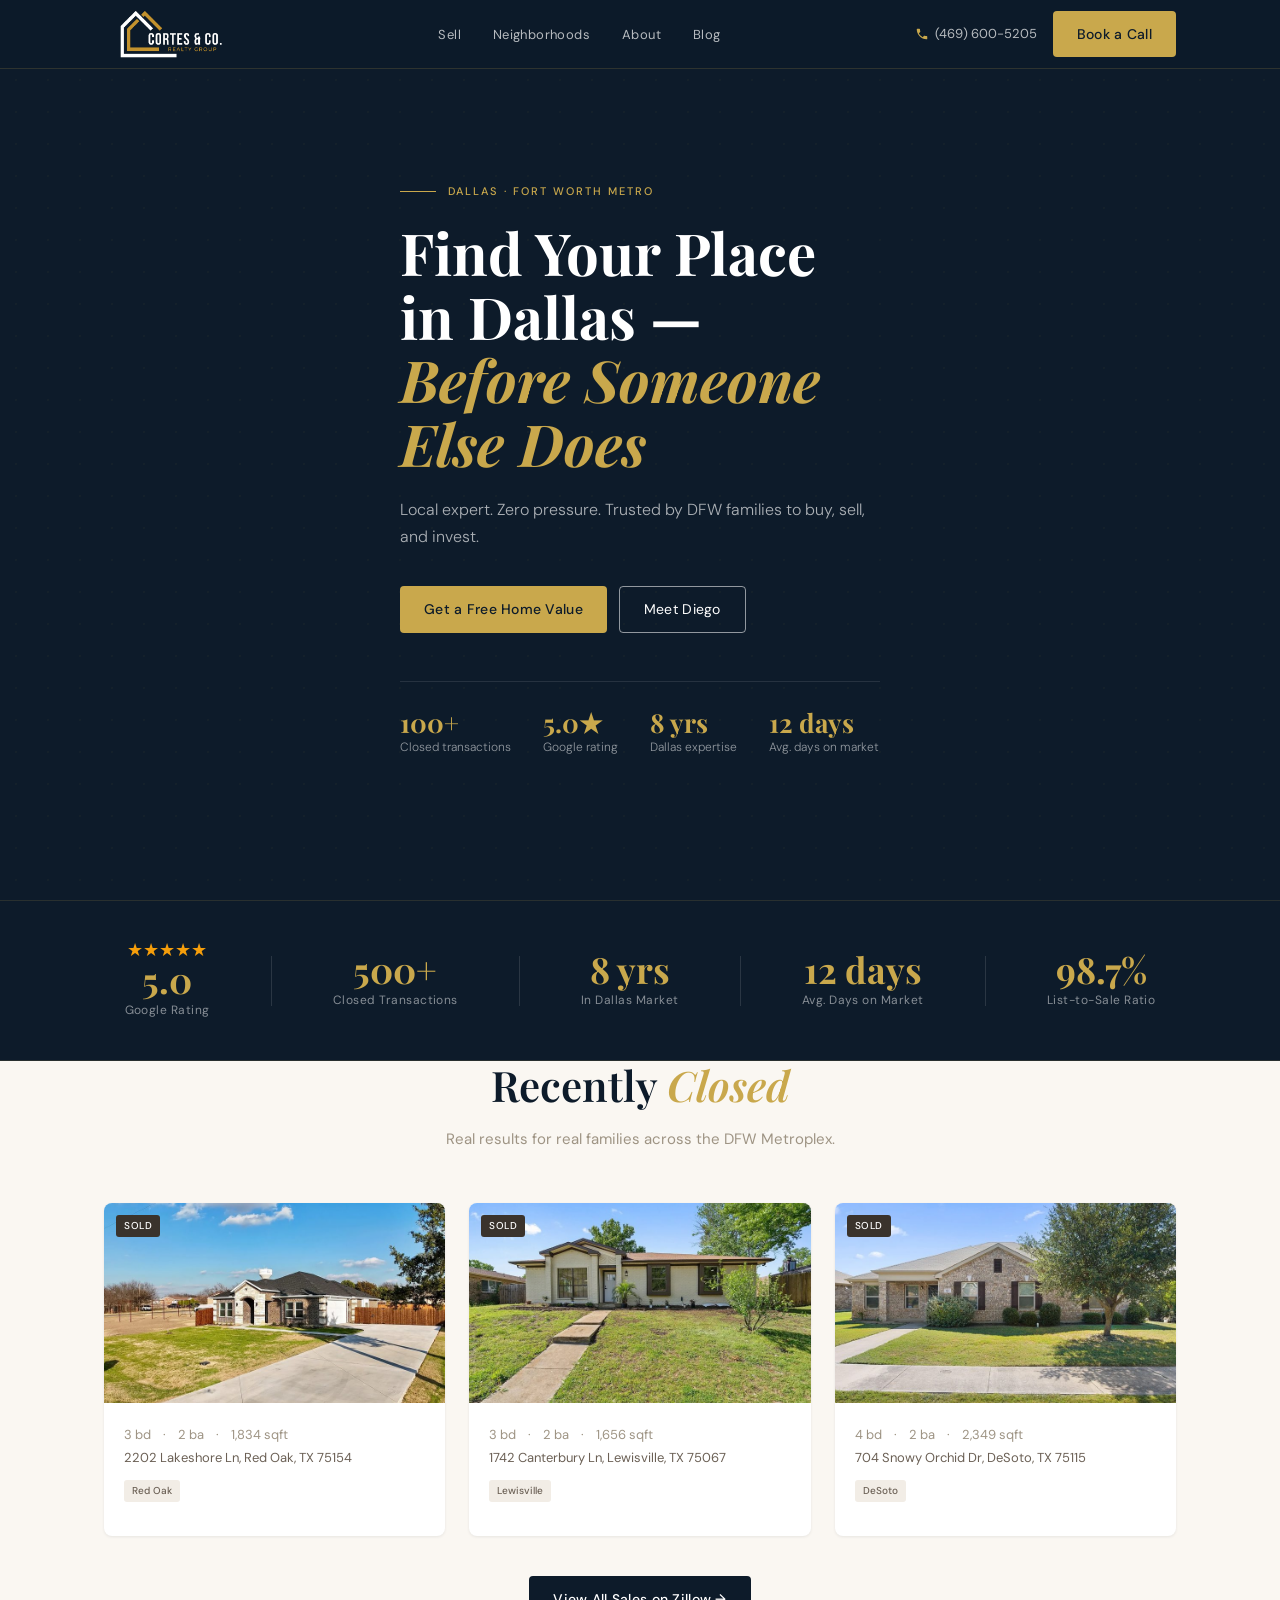
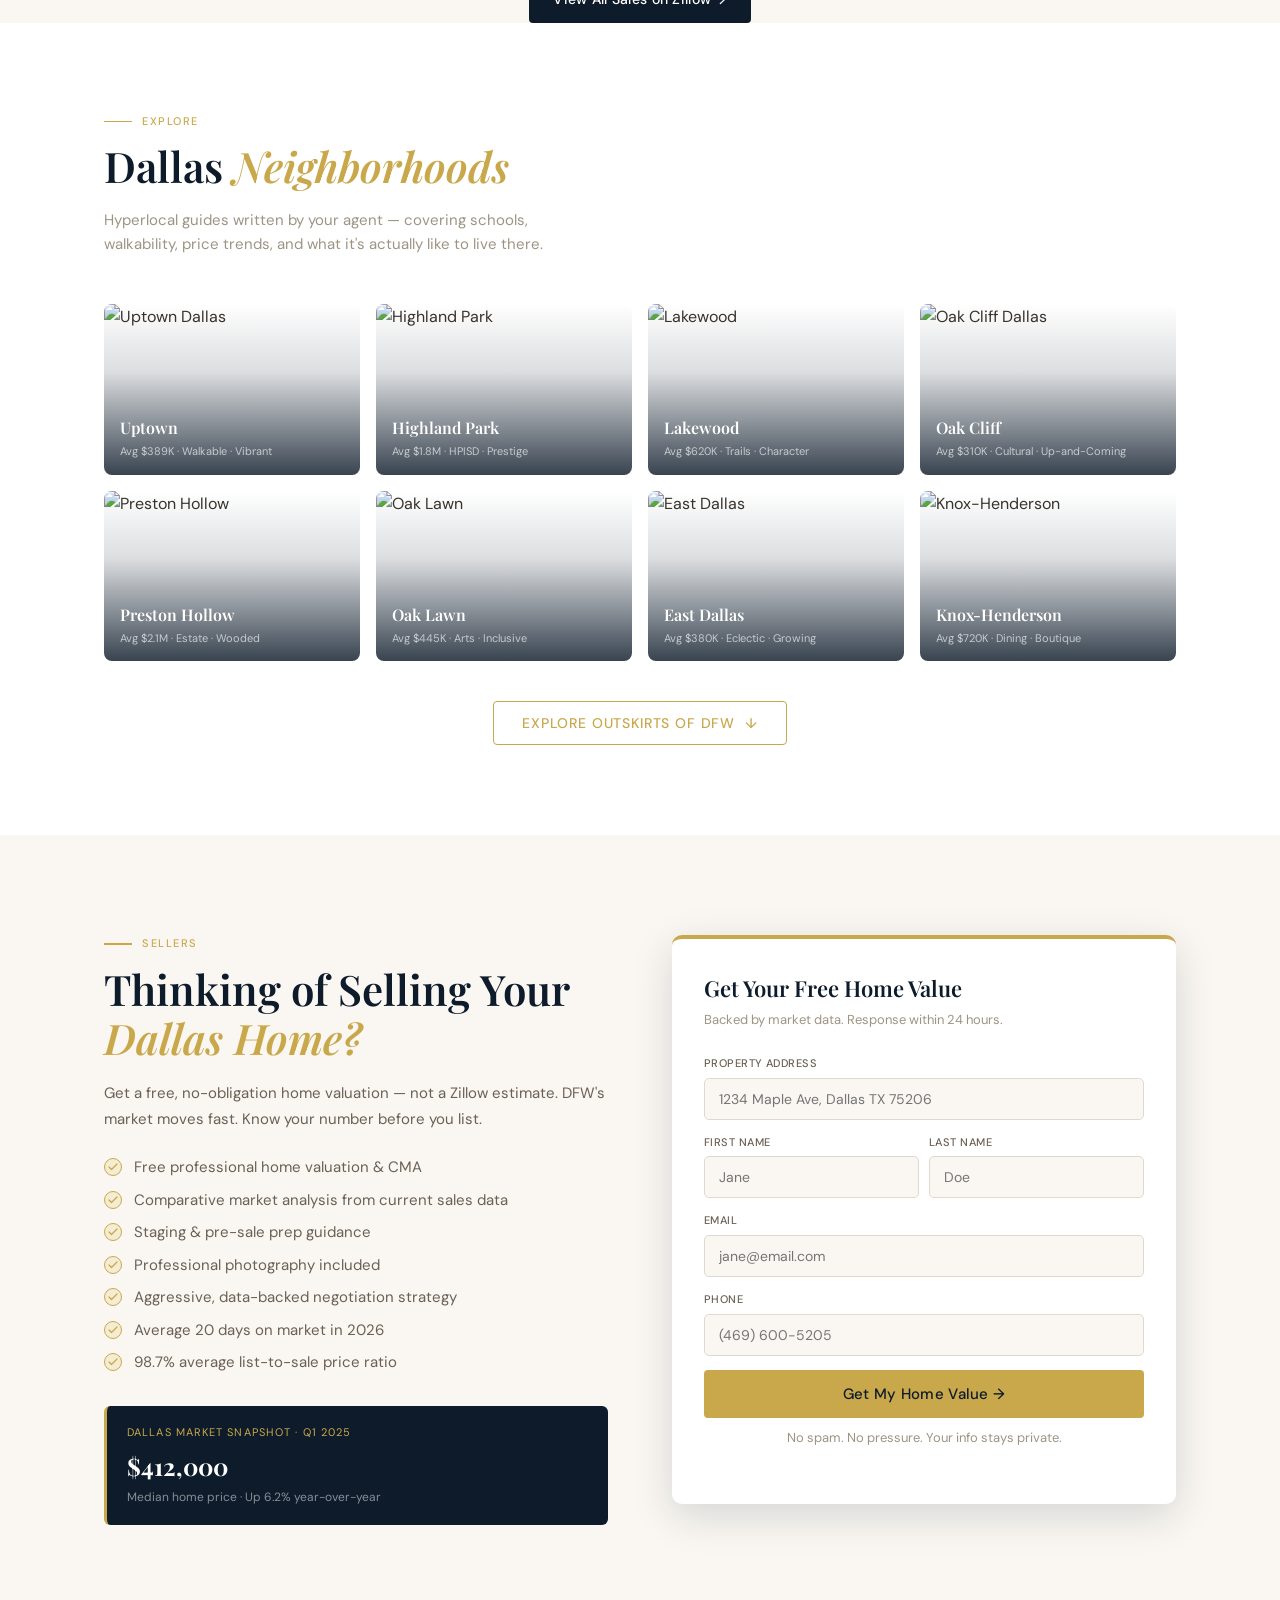
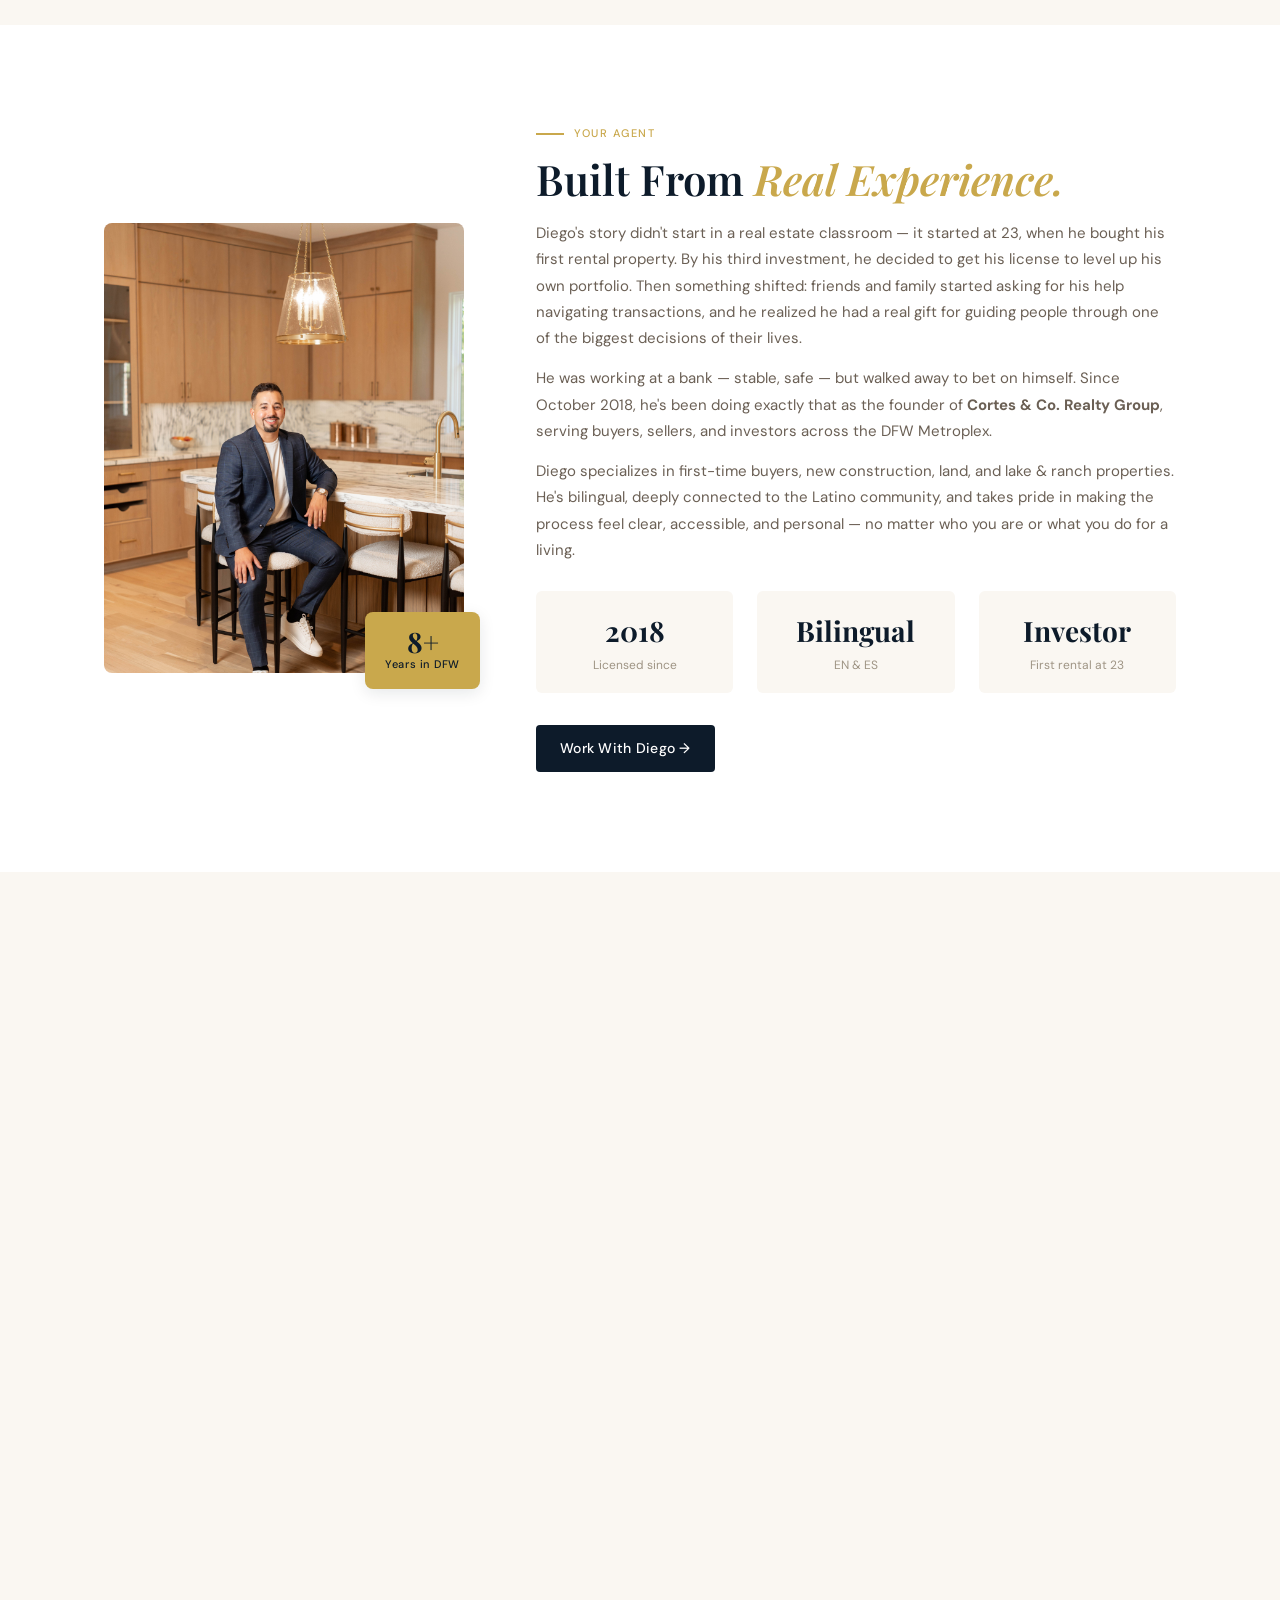
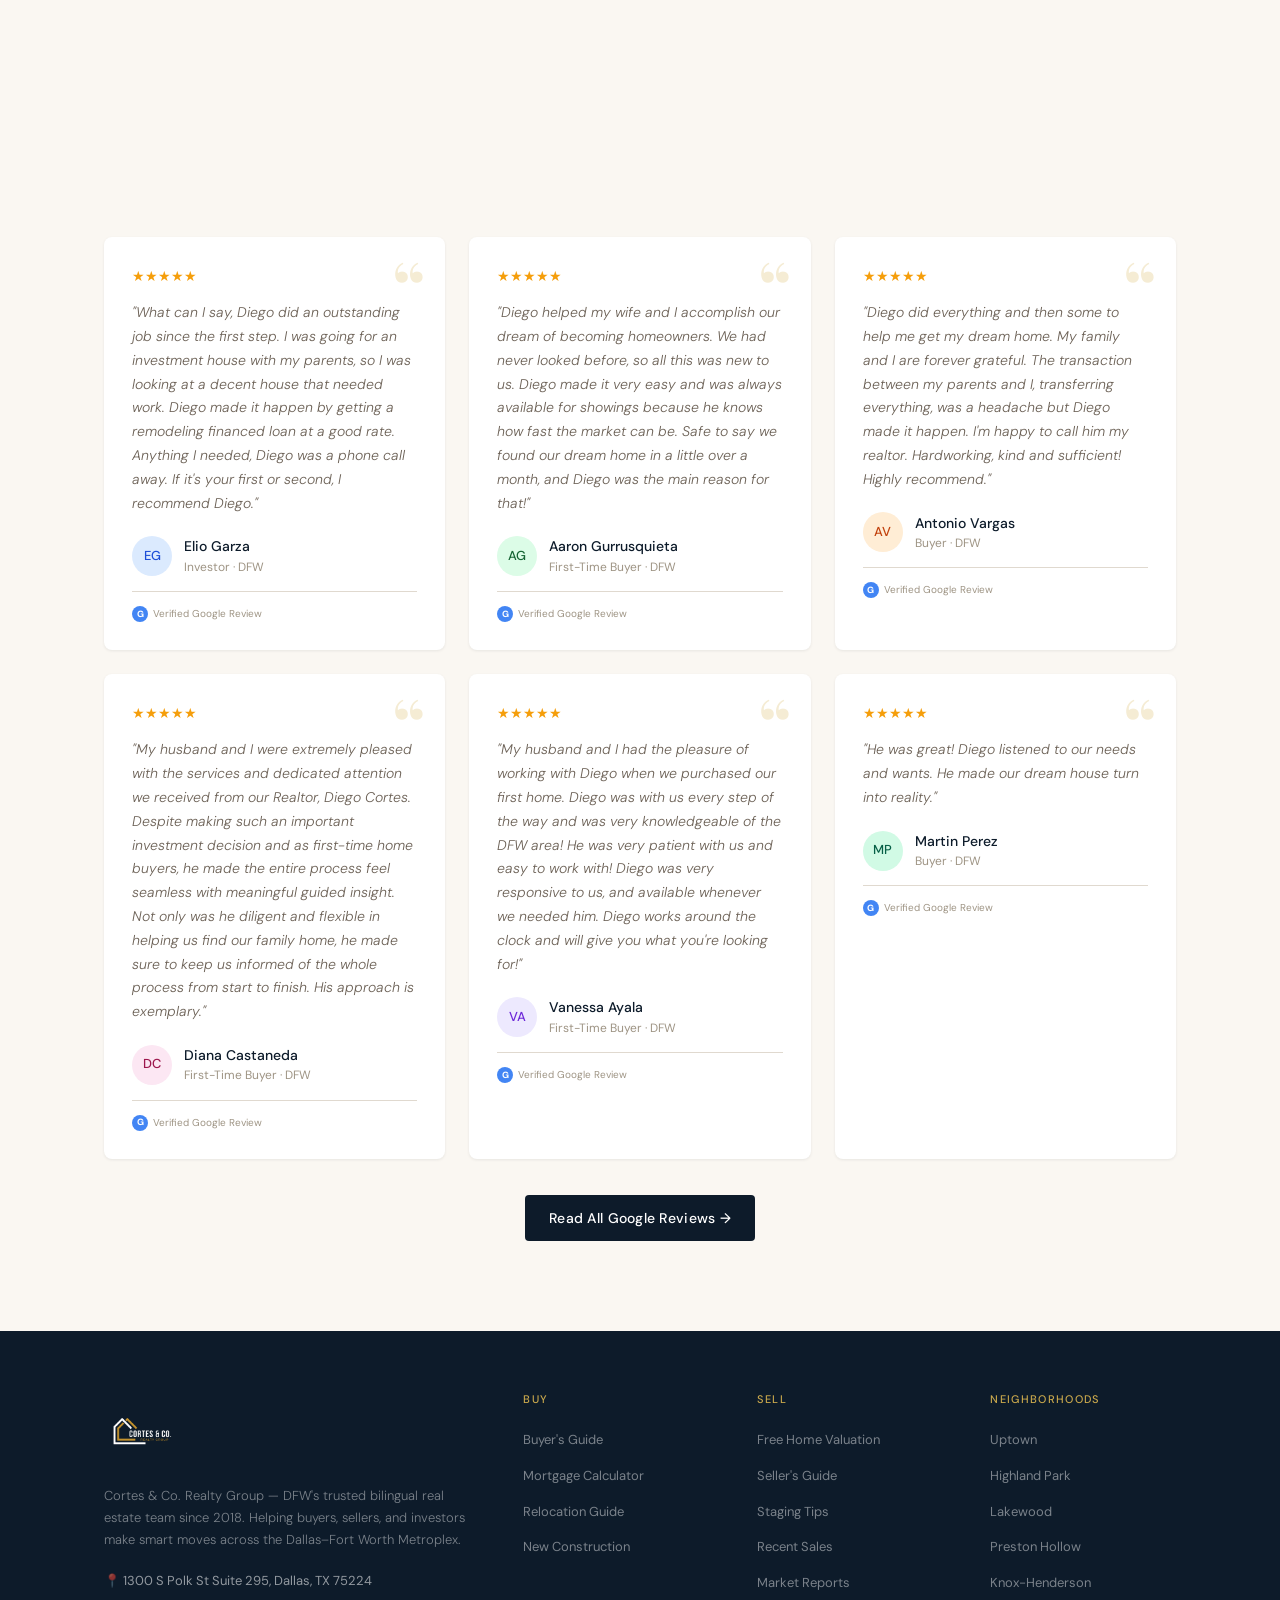
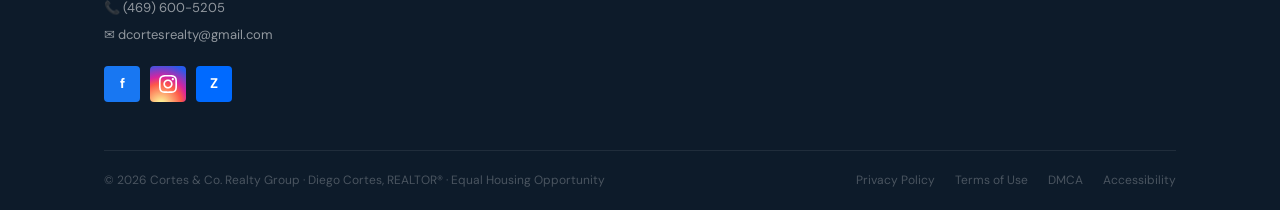
==== commit c5c16f2e: "added-real-info" ====
--- a/index.html
+++ b/index.html
@@ -3,7 +3,14 @@
 <head>
 <meta charset="UTF-8">
 <meta name="viewport" content="width=device-width, initial-scale=1.0">
-<title>MetroRealty Dallas — Jennifer Sullivan, REALTOR®</title>
+<title>Diego Cortes — Realtor® | Cortes & Co. Realty Group | DFW</title>
+<meta name="description" content="Diego Cortes is a bilingual Realtor® serving the DFW Metroplex. Specializing in first-time buyers, new construction, land, and lake & ranch properties. Cortes & Co. Realty Group.">
+<meta name="keywords" content="Diego Cortes Realtor, Cortes and Co Realty Group, DFW realtor, Dallas real estate, bilingual realtor Dallas, first time home buyer DFW, new construction Dallas, land ranch properties Texas">
+<meta name="author" content="Diego Cortes">
+<meta property="og:title" content="Diego Cortes — Realtor® | Cortes & Co. Realty Group">
+<meta property="og:description" content="Bilingual DFW Realtor specializing in first-time buyers, new construction, land, and ranch properties. Serving Dallas, Fort Worth, and surrounding areas.">
+<meta property="og:type" content="website">
+<meta property="og:locale" content="en_US">
 <link rel="preconnect" href="https://fonts.googleapis.com">
 <link rel="preconnect" href="https://fonts.gstatic.com" crossorigin>
 <link href="https://fonts.googleapis.com/css2?family=Playfair+Display:ital,wght@0,400;0,600;0,700;1,400&family=DM+Sans:ital,opsz,wght@0,9..40,300;0,9..40,400;0,9..40,500;1,9..40,300&display=swap" rel="stylesheet">
@@ -348,34 +355,35 @@
         </div>
       </div>
       <div class="fade-up" style="transition-delay:.15s">
-        <div class="valuation-form">
+        <form class="valuation-form" action="send.php" method="POST">
+          <input type="hidden" name="form_type" value="seller">
           <h3>Get Your Free Home Value</h3>
           <p>Backed by market data. Response within 24 hours.</p>
           <div class="form-field">
             <label>Property Address</label>
-            <input type="text" placeholder="1234 Maple Ave, Dallas TX 75206">
+            <input type="text" name="property_address" placeholder="1234 Maple Ave, Dallas TX 75206" required>
           </div>
           <div class="form-row">
             <div class="form-field">
               <label>First Name</label>
-              <input type="text" placeholder="Jane">
+              <input type="text" name="first_name" placeholder="Jane" required>
             </div>
             <div class="form-field">
               <label>Last Name</label>
-              <input type="text" placeholder="Doe">
+              <input type="text" name="last_name" placeholder="Doe" required>
             </div>
           </div>
           <div class="form-field">
             <label>Email</label>
-            <input type="email" placeholder="jane@email.com">
+            <input type="email" name="email" placeholder="jane@email.com" required>
           </div>
           <div class="form-field">
             <label>Phone</label>
-            <input type="tel" placeholder="(469) 600-5205">
-          </div>
-          <button class="btn-primary">Get My Home Value →</button>
+            <input type="tel" name="phone" placeholder="(469) 600-5205">
+          </div>
+          <button type="submit" class="btn-primary">Get My Home Value →</button>
           <p class="form-disclaimer">No spam. No pressure. Your info stays private.</p>
-        </div>
+        </form>
       </div>
     </div>
   </div>
@@ -411,7 +419,7 @@
           </div>
           <div class="about-stat">
             <div class="about-stat-num">Investor</div>
-            <div class="about-stat-lbl">First rental at 18</div>
+            <div class="about-stat-lbl">First rental at 23</div>
           </div>
         </div>
         <a href="#contact" class="btn-navy">Work With Diego →</a>
@@ -439,30 +447,31 @@
         </ul>
       </div>
       <div class="fade-up" style="transition-delay:.15s">
-        <div class="valuation-form">
+        <form class="valuation-form" action="send.php" method="POST">
+          <input type="hidden" name="form_type" value="buyer">
           <h3>Book a Call With Diego</h3>
           <p>Free consultation. No obligation. Response within a few hours.</p>
           <div class="form-row">
             <div class="form-field">
               <label>First Name</label>
-              <input type="text" placeholder="John">
+              <input type="text" name="first_name" placeholder="John" required>
             </div>
             <div class="form-field">
               <label>Last Name</label>
-              <input type="text" placeholder="Doe">
+              <input type="text" name="last_name" placeholder="Doe" required>
             </div>
           </div>
           <div class="form-field">
             <label>Email</label>
-            <input type="email" placeholder="john@email.com">
+            <input type="email" name="email" placeholder="john@email.com" required>
           </div>
           <div class="form-field">
             <label>Phone</label>
-            <input type="tel" placeholder="(469) 600-5205">
+            <input type="tel" name="phone" placeholder="(469) 600-5205">
           </div>
           <div class="form-field">
             <label>What are you looking for?</label>
-            <select>
+            <select name="looking_for">
               <option value="">Select one…</option>
               <option>First home</option>
               <option>New construction</option>
@@ -474,11 +483,11 @@
           </div>
           <div class="form-field">
             <label>Anything else Diego should know?</label>
-            <textarea placeholder="Budget range, timeline, preferred areas, questions…" style="width:100%; padding:10px 12px; border:1.5px solid var(--gray-200); border-radius:4px; font-family:var(--font-body); font-size:14px; color:var(--gray-800); resize:vertical; min-height:88px; outline:none;"></textarea>
-          </div>
-          <button class="btn-primary" style="width:100%; justify-content:center; padding:13px; font-size:15px;">Book My Free Call →</button>
+            <textarea name="notes" placeholder="Budget range, timeline, preferred areas, questions…" style="width:100%; padding:10px 12px; border:1.5px solid var(--gray-200); border-radius:4px; font-family:var(--font-body); font-size:14px; color:var(--gray-800); resize:vertical; min-height:88px; outline:none;"></textarea>
+          </div>
+          <button type="submit" class="btn-primary" style="width:100%; justify-content:center; padding:13px; font-size:15px;">Book My Free Call →</button>
           <p class="form-disclaimer">No spam. No pressure. Your info stays private.</p>
-        </div>
+        </form>
       </div>
     </div>
   </div>
@@ -598,16 +607,17 @@
   <div class="container">
     <div class="footer-grid">
       <div>
-        <div class="footer-logo"><img src="websitephotos/logo-white.png" alt="Logo"></div>
-        <p class="footer-about">Dallas's trusted real estate team since 2007. Helping buyers, sellers, and investors make smart moves in one of America's most dynamic markets.</p>
-        <div class="footer-contact-item">📍 3131 McKinney Ave, Dallas, TX 75204</div>
+        <div class="footer-logo"><img src="websitephotos/logo-dark.png" alt="Logo"></div>
+        <p class="footer-about">Cortes & Co. Realty Group — DFW's trusted bilingual real estate team since 2018. Helping buyers, sellers, and investors make smart moves across the Dallas–Fort Worth Metroplex.</p>
+        <div class="footer-contact-item">📍 1300 S Polk St Suite 295, Dallas, TX 75224</div>
         <div class="footer-contact-item">📞 (469) 600-5205</div>
         <div class="footer-contact-item">✉ dcortesrealty@gmail.com</div>
         <div class="footer-social">
-          <div class="social-icon" style="background:#1877f2; color:#fff;">f</div>
-          <div class="social-icon" style="background:#e1306c; color:#fff;">ig</div>
-          <div class="social-icon" style="background:#0a66c2; color:#fff;">in</div>
-          <div class="social-icon" style="background:#ff0000; color:#fff;">yt</div>
+          <a href="https://www.facebook.com/diegocortesrealestate/" target="_blank" rel="noopener noreferrer" class="social-icon" style="background:#1877f2; color:#fff;">f</a>
+          <a href="https://www.instagram.com/diegocortes_realestate/?hl=en" target="_blank" rel="noopener noreferrer" class="social-icon" style="background:radial-gradient(circle at 30% 107%, #fdf497 0%, #fdf497 5%, #fd5949 45%, #d6249f 60%, #285AEB 90%); color:#fff;">
+            <svg xmlns="http://www.w3.org/2000/svg" width="18" height="18" viewBox="0 0 24 24" fill="white"><path d="M12 2.163c3.204 0 3.584.012 4.85.07 3.252.148 4.771 1.691 4.919 4.919.058 1.265.069 1.645.069 4.849 0 3.205-.012 3.584-.069 4.849-.149 3.225-1.664 4.771-4.919 4.919-1.266.058-1.644.07-4.85.07-3.204 0-3.584-.012-4.849-.07-3.26-.149-4.771-1.699-4.919-4.92-.058-1.265-.07-1.644-.07-4.849 0-3.204.013-3.583.07-4.849.149-3.227 1.664-4.771 4.919-4.919 1.266-.057 1.645-.069 4.849-.069zm0-2.163c-3.259 0-3.667.014-4.947.072-4.358.2-6.78 2.618-6.98 6.98-.059 1.281-.073 1.689-.073 4.948 0 3.259.014 3.668.072 4.948.2 4.358 2.618 6.78 6.98 6.98 1.281.058 1.689.072 4.948.072 3.259 0 3.668-.014 4.948-.072 4.354-.2 6.782-2.618 6.979-6.98.059-1.28.073-1.689.073-4.948 0-3.259-.014-3.667-.072-4.947-.196-4.354-2.617-6.78-6.979-6.98-1.281-.059-1.69-.073-4.949-.073zm0 5.838c-3.403 0-6.162 2.759-6.162 6.162s2.759 6.163 6.162 6.163 6.162-2.759 6.162-6.163c0-3.403-2.759-6.162-6.162-6.162zm0 10.162c-2.209 0-4-1.79-4-4 0-2.209 1.791-4 4-4s4 1.791 4 4c0 2.21-1.791 4-4 4zm6.406-11.845c-.796 0-1.441.645-1.441 1.44s.645 1.44 1.441 1.44c.795 0 1.439-.645 1.439-1.44s-.644-1.44-1.439-1.44z"/></svg>
+          </a>
+          <a href="https://www.zillow.com/profile/Diego%20Cortes" target="_blank" rel="noopener noreferrer" class="social-icon" style="background:#006aff; color:#fff;">Z</a>
         </div>
       </div>
       <div class="footer-col">
@@ -641,7 +651,7 @@
       </div>
     </div>
     <div class="footer-bottom">
-      <p>© 2025 MetroRealty · Jennifer Sullivan, REALTOR® · TREC License #547821 · Equal Housing Opportunity</p>
+      <p>© 2026 Cortes & Co. Realty Group · Diego Cortes, REALTOR® · Equal Housing Opportunity</p>
       <div class="footer-bottom-links">
         <a href="#">Privacy Policy</a>
         <a href="#">Terms of Use</a>
--- a/styles.css
+++ b/styles.css
@@ -103,7 +103,7 @@
   .nav-logo {
     flex-shrink: 0; display: flex; align-items: center;
   }
-  .nav-logo img { height: 120px; width: auto; display: block; }
+  .nav-logo img { height: 140px; width: auto; display: block; }
 
   .nav-links {
     display: flex; gap: 32px; margin: 0 auto;
@@ -139,17 +139,23 @@
   }
 
   .hero-video {
-    position: absolute; inset: 0; z-index: 0;
-    width: 100%; height: 100%; object-fit: cover;
+    position: absolute;
+    top: 0; left: 0; right: 0; bottom: 0;
+    z-index: 0;
+    width: 100%; height: 100%;
+    object-fit: cover;
+    display: block;
   }
 
   .hero-overlay {
-    position: absolute; inset: 0; z-index: 1;
+    position: absolute;
+    top: 0; left: 0; right: 0; bottom: 0;
+    z-index: 1;
     background: linear-gradient(135deg, rgba(13,27,42,.62) 0%, rgba(13,27,42,.42) 60%, rgba(13,27,42,.55) 100%);
   }
 
   .hero-texture {
-    position: absolute; inset: 0; z-index: 2;
+    position: absolute; top: 0; left: 0; right: 0; bottom: 0; z-index: 2;
     background-image: radial-gradient(rgba(201,168,76,.04) 1px, transparent 1px);
     background-size: 32px 32px;
   }
@@ -321,7 +327,7 @@
   .hood-card img { width: 100%; height: 100%; object-fit: cover; transition: transform .5s; }
   .hood-card:hover img { transform: scale(1.07); }
   .hood-overlay {
-    position: absolute; inset: 0;
+    position: absolute; top: 0; left: 0; right: 0; bottom: 0;
     background: linear-gradient(to top, rgba(13,27,42,.82) 0%, rgba(13,27,42,.15) 60%, transparent 100%);
     transition: background .3s;
   }
@@ -498,7 +504,7 @@
   }
 
   .footer-logo { margin-bottom: 14px; }
-  .footer-logo img { height: 44px; width: auto; display: block; }
+  .footer-logo img { height: 80px; width: auto; display: block; }
   .footer-about { font-size: 13px; color: rgba(255,255,255,.45); line-height: 1.7; margin-bottom: 20px; font-weight: 300; }
   .footer-contact-item { font-size: 13px; color: rgba(255,255,255,.55); margin-bottom: 6px; }
 
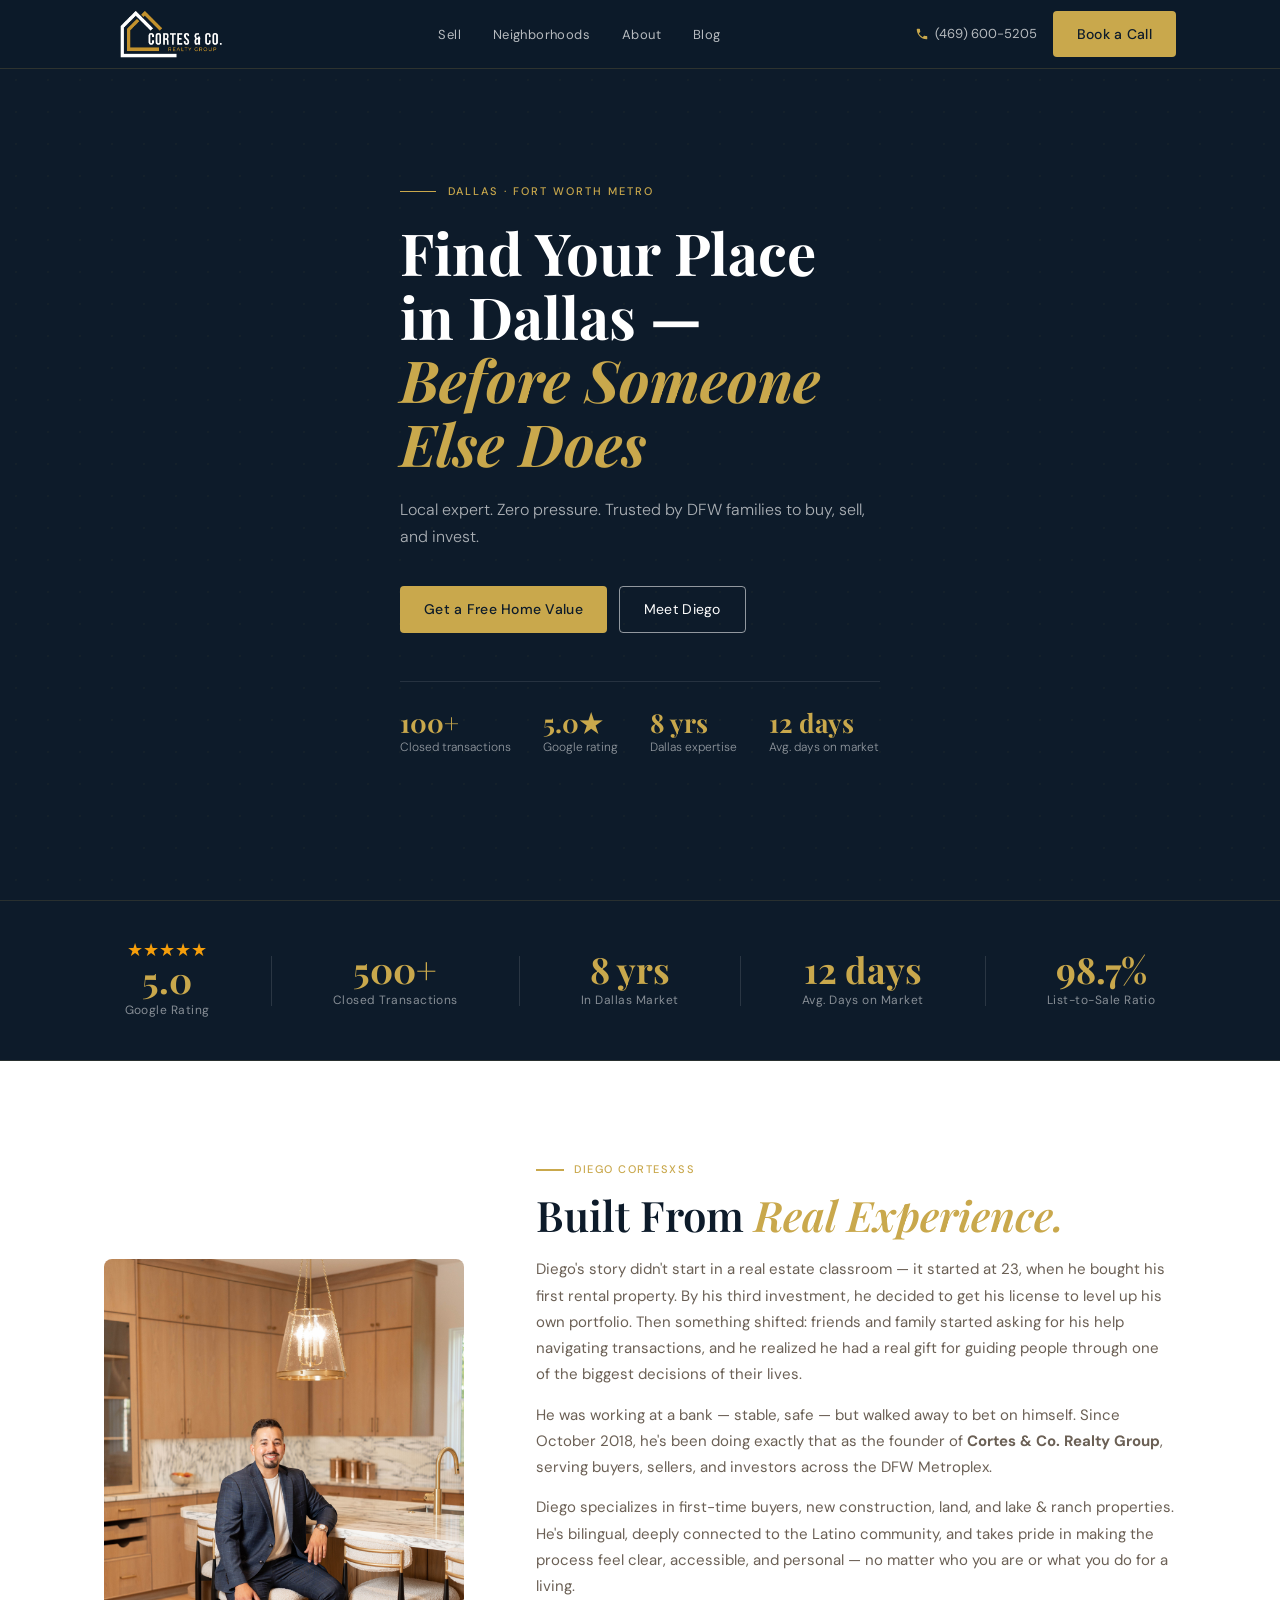
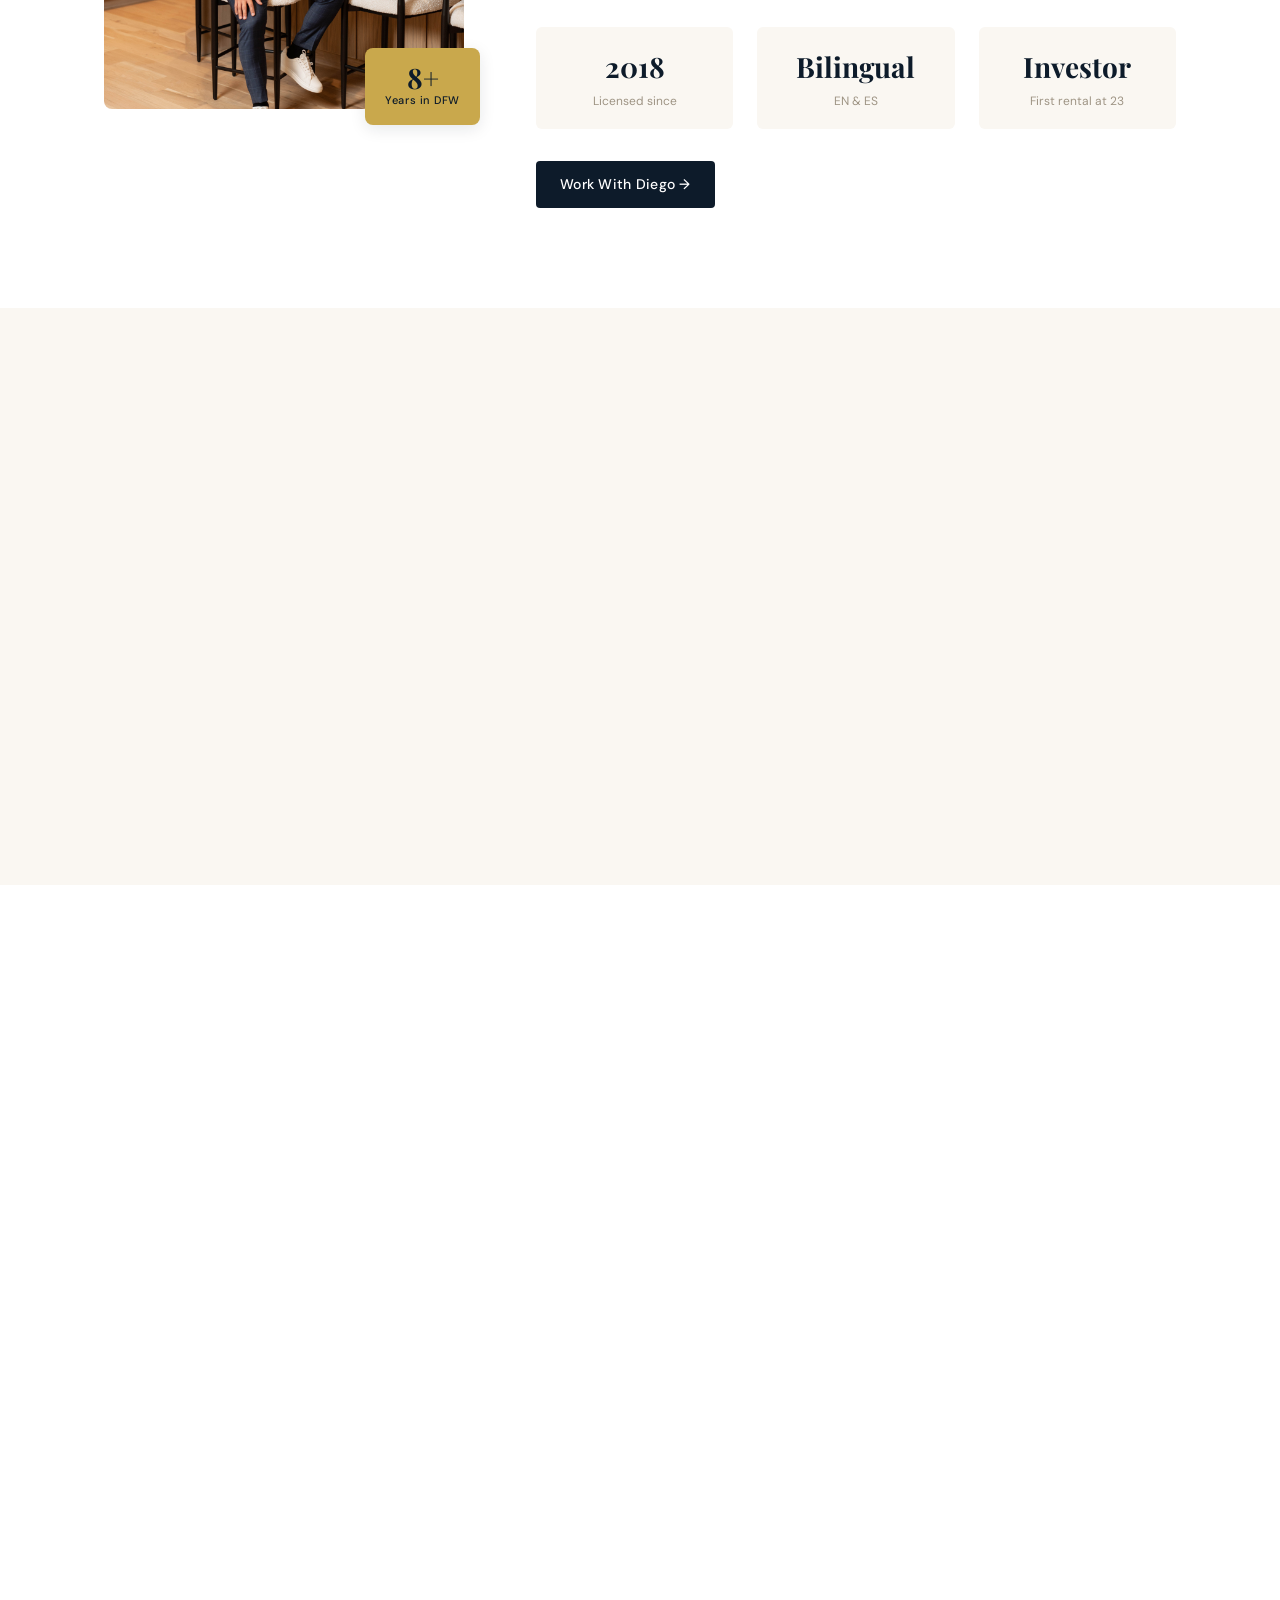
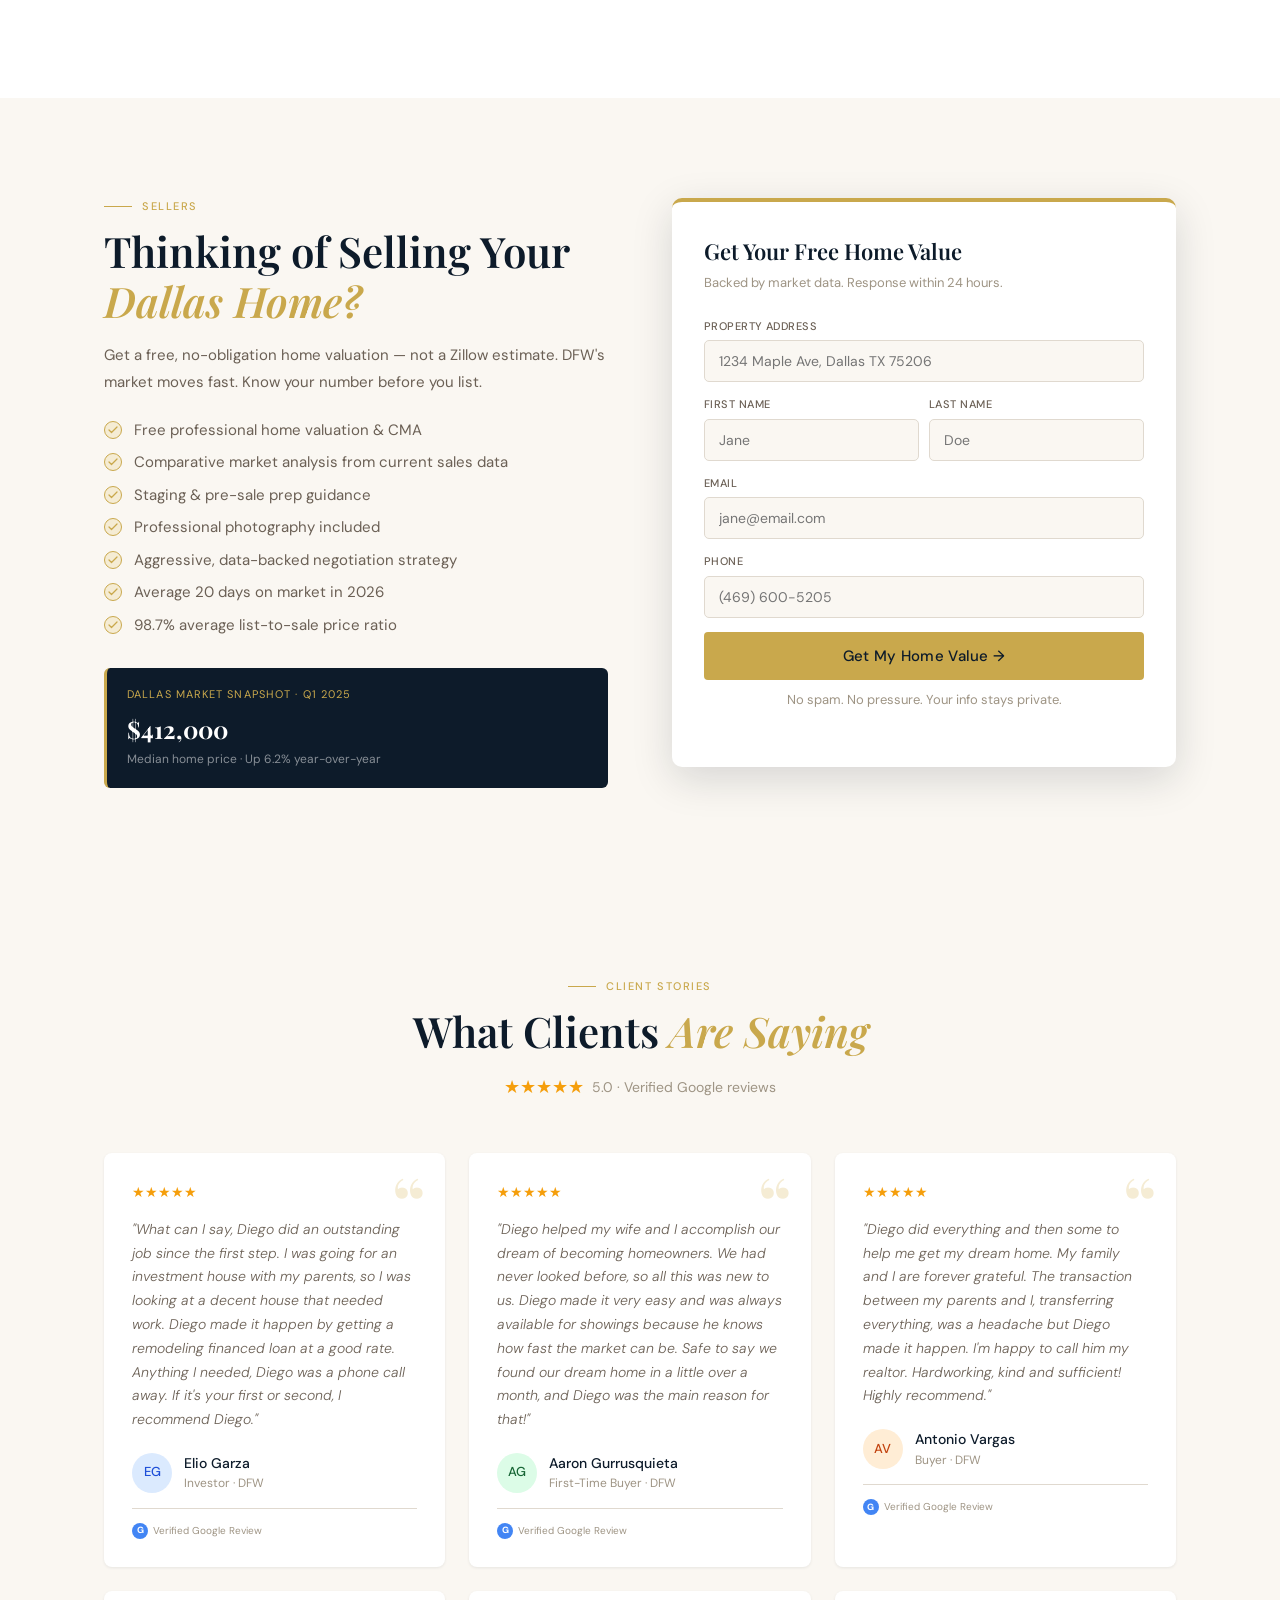
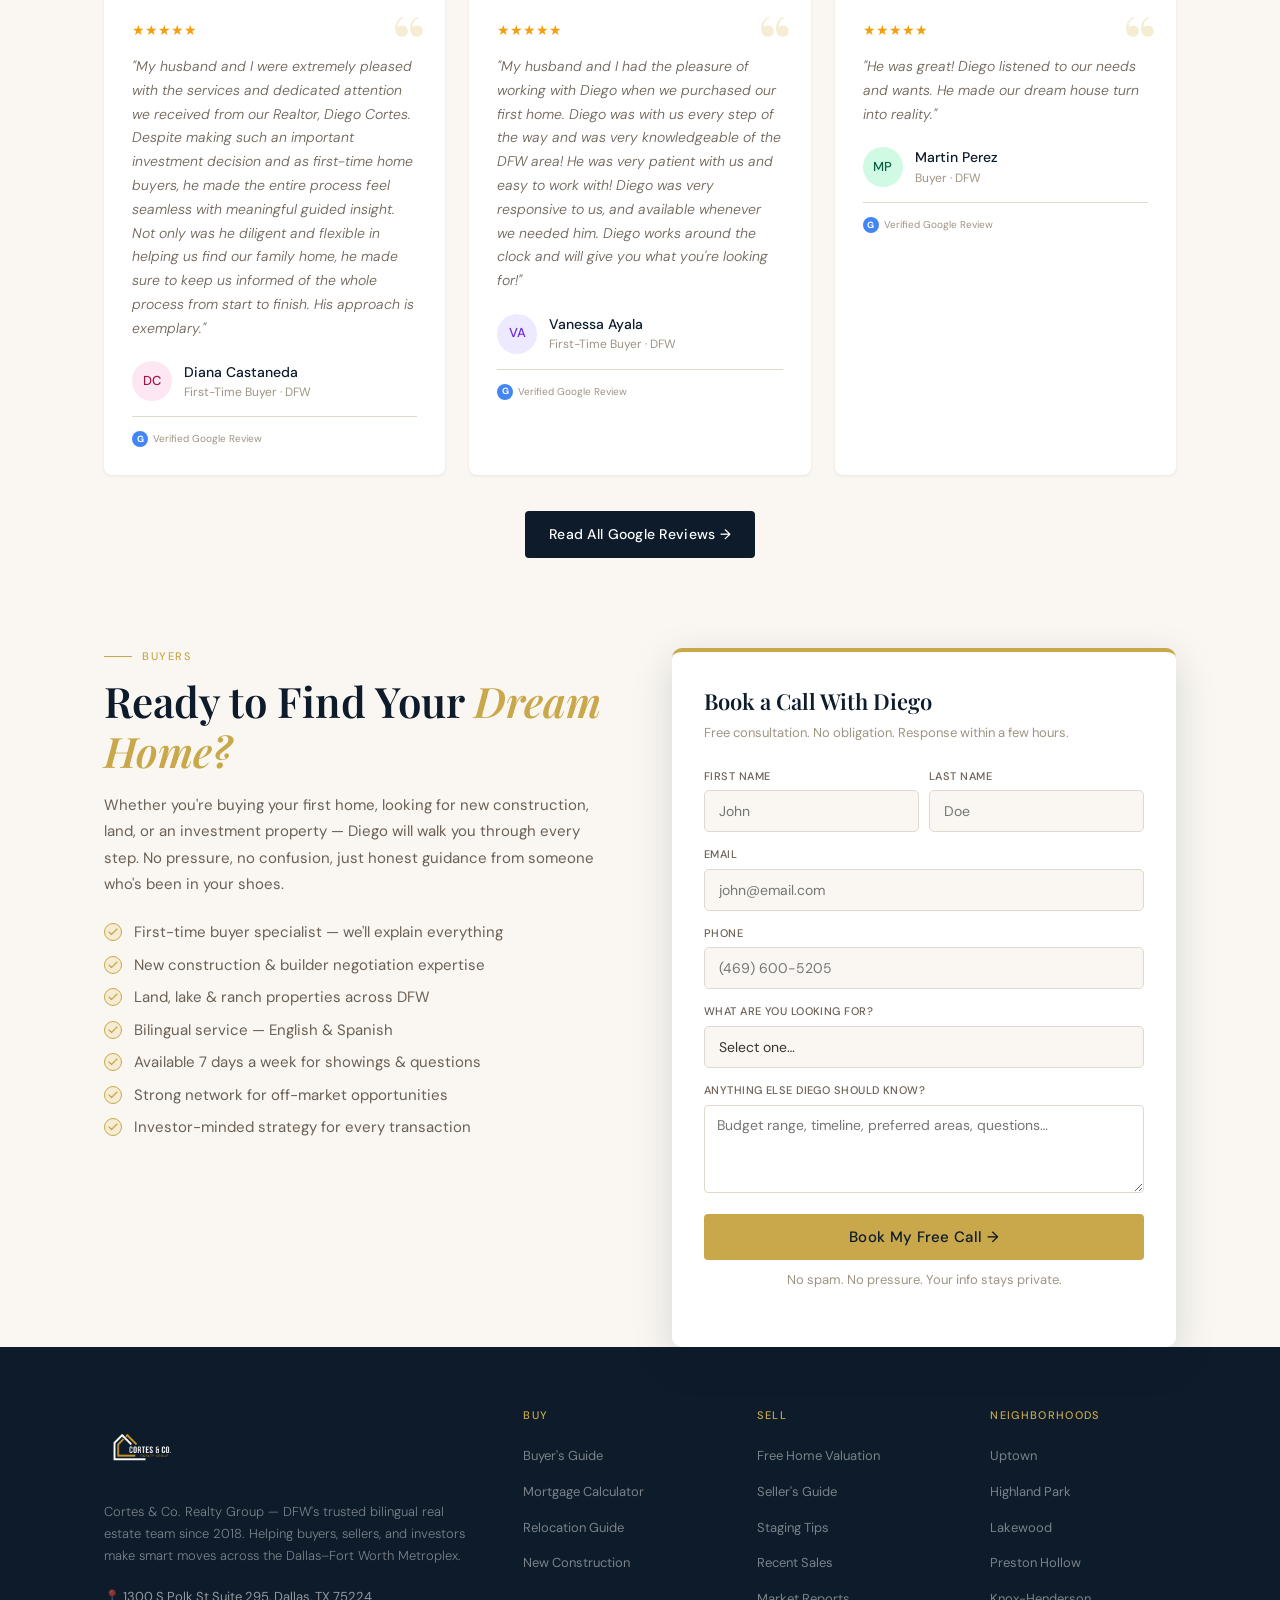
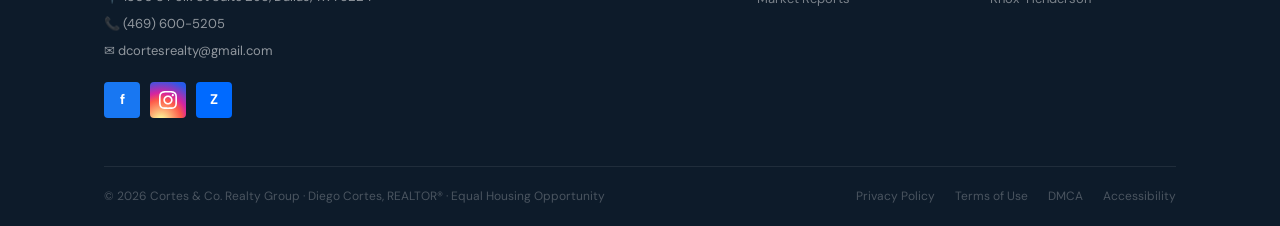
==== commit 4dde1874: "added-calculator-services-bottom-footer" ====
--- a/index.html
+++ b/index.html
@@ -113,12 +113,51 @@
   </div>
 </section>
 
+<!-- ── ABOUT ── -->
+<section id="about">
+  <div class="container">
+    <div class="about-inner">
+      <div class="about-photo-wrap fade-up">
+        <div class="about-photo">
+          <img src="websitephotos/diego-main.jpg" alt="Diego">
+        </div>
+        <div class="about-badge">
+          <div class="about-badge-num">8+</div>
+          <div class="about-badge-lbl">Years in DFW</div>
+        </div>
+      </div>
+      <div class="fade-up" style="transition-delay:.1s">
+        <div class="section-eyebrow">Diego Cortesxss</div>
+        <h2 class="section-title">Built From <em>Real Experience.</em></h2>
+        <p style="font-size:15px; color:var(--gray-600); line-height:1.75; margin-bottom:14px;">Diego's story didn't start in a real estate classroom — it started at 23, when he bought his first rental property. By his third investment, he decided to get his license to level up his own portfolio. Then something shifted: friends and family started asking for his help navigating transactions, and he realized he had a real gift for guiding people through one of the biggest decisions of their lives.</p>
+        <p style="font-size:15px; color:var(--gray-600); line-height:1.75; margin-bottom:14px;">He was working at a bank — stable, safe — but walked away to bet on himself. Since October 2018, he's been doing exactly that as the founder of <strong>Cortes &amp; Co. Realty Group</strong>, serving buyers, sellers, and investors across the DFW Metroplex.</p>
+        <p style="font-size:15px; color:var(--gray-600); line-height:1.75;">Diego specializes in first-time buyers, new construction, land, and lake &amp; ranch properties. He's bilingual, deeply connected to the Latino community, and takes pride in making the process feel clear, accessible, and personal — no matter who you are or what you do for a living.</p>
+        <div class="about-stats">
+          <div class="about-stat">
+            <div class="about-stat-num">2018</div>
+            <div class="about-stat-lbl">Licensed since</div>
+          </div>
+          <div class="about-stat">
+            <div class="about-stat-num">Bilingual</div>
+            <div class="about-stat-lbl">EN &amp; ES</div>
+          </div>
+          <div class="about-stat">
+            <div class="about-stat-num">Investor</div>
+            <div class="about-stat-lbl">First rental at 23</div>
+          </div>
+        </div>
+        <a href="#contact" class="btn-navy">Work With Diego →</a>
+      </div>
+    </div>
+  </div>
+</section>
+
 <!-- ── SOLD HOMES ── -->
 <section id="sold">
   <div class="container">
     <div class="listings-header fade-up">
 
-      <h2 class="section-title" style="text-align:center;">Recently <em>Closed</em></h2>
+      <h2 class="section-title" style="text-align:center; padding-top:16px;">Recently <em>Closed</em></h2>
       <p style="color:var(--gray-400); text-align:center; max-width:500px; margin:0 auto; font-size:15px;">Real results for real families across the DFW Metroplex.</p>
     </div>
     <div class="listings-grid">
@@ -389,41 +428,111 @@
   </div>
 </section>
 
-<!-- ── ABOUT ── -->
-<section id="about">
-  <div class="container">
-    <div class="about-inner">
-      <div class="about-photo-wrap fade-up">
-        <div class="about-photo">
-          <img src="websitephotos/diego-main.jpg" alt="Diego">
-        </div>
-        <div class="about-badge">
-          <div class="about-badge-num">8+</div>
-          <div class="about-badge-lbl">Years in DFW</div>
-        </div>
-      </div>
-      <div class="fade-up" style="transition-delay:.1s">
-        <div class="section-eyebrow">Your Agent</div>
-        <h2 class="section-title">Built From <em>Real Experience.</em></h2>
-        <p style="font-size:15px; color:var(--gray-600); line-height:1.75; margin-bottom:14px;">Diego's story didn't start in a real estate classroom — it started at 23, when he bought his first rental property. By his third investment, he decided to get his license to level up his own portfolio. Then something shifted: friends and family started asking for his help navigating transactions, and he realized he had a real gift for guiding people through one of the biggest decisions of their lives.</p>
-        <p style="font-size:15px; color:var(--gray-600); line-height:1.75; margin-bottom:14px;">He was working at a bank — stable, safe — but walked away to bet on himself. Since October 2018, he's been doing exactly that as the founder of <strong>Cortes &amp; Co. Realty Group</strong>, serving buyers, sellers, and investors across the DFW Metroplex.</p>
-        <p style="font-size:15px; color:var(--gray-600); line-height:1.75;">Diego specializes in first-time buyers, new construction, land, and lake &amp; ranch properties. He's bilingual, deeply connected to the Latino community, and takes pride in making the process feel clear, accessible, and personal — no matter who you are or what you do for a living.</p>
-        <div class="about-stats">
-          <div class="about-stat">
-            <div class="about-stat-num">2018</div>
-            <div class="about-stat-lbl">Licensed since</div>
-          </div>
-          <div class="about-stat">
-            <div class="about-stat-num">Bilingual</div>
-            <div class="about-stat-lbl">EN &amp; ES</div>
-          </div>
-          <div class="about-stat">
-            <div class="about-stat-num">Investor</div>
-            <div class="about-stat-lbl">First rental at 23</div>
-          </div>
-        </div>
-        <a href="#contact" class="btn-navy">Work With Diego →</a>
-      </div>
+<!-- ── TESTIMONIALS ── -->
+<section id="testimonials">
+  <div class="container">
+    <div class="testimonials-header fade-up">
+      <div class="section-eyebrow" style="justify-content:center;">Client Stories</div>
+      <h2 class="section-title" style="text-align:center;">What Clients <em>Are Saying</em></h2>
+      <div style="display:flex; align-items:center; justify-content:center; gap:8px; margin-top:8px;">
+        <span style="color:#f59e0b; font-size:18px;">★★★★★</span>
+        <span style="font-size:14px; color:var(--gray-400);">5.0 · Verified Google reviews</span>
+      </div>
+    </div>
+    <div class="testimonials-grid">
+      <div class="review-card fade-up">
+        <div class="review-stars">★★★★★</div>
+        <p class="review-text">"What can I say, Diego did an outstanding job since the first step. I was going for an investment house with my parents, so I was looking at a decent house that needed work. Diego made it happen by getting a remodeling financed loan at a good rate. Anything I needed, Diego was a phone call away. If it's your first or second, I recommend Diego."</p>
+        <div class="reviewer">
+          <div class="reviewer-avatar" style="background:#dbeafe; color:#1d4ed8;">EG</div>
+          <div>
+            <div class="reviewer-name">Elio Garza</div>
+            <div class="reviewer-meta">Investor · DFW</div>
+          </div>
+        </div>
+        <div class="google-badge">
+          <div class="google-g">G</div>
+          Verified Google Review
+        </div>
+      </div>
+      <div class="review-card fade-up" style="transition-delay:.1s">
+        <div class="review-stars">★★★★★</div>
+        <p class="review-text">"Diego helped my wife and I accomplish our dream of becoming homeowners. We had never looked before, so all this was new to us. Diego made it very easy and was always available for showings because he knows how fast the market can be. Safe to say we found our dream home in a little over a month, and Diego was the main reason for that!"</p>
+        <div class="reviewer">
+          <div class="reviewer-avatar" style="background:#dcfce7; color:#166534;">AG</div>
+          <div>
+            <div class="reviewer-name">Aaron Gurrusquieta</div>
+            <div class="reviewer-meta">First-Time Buyer · DFW</div>
+          </div>
+        </div>
+        <div class="google-badge">
+          <div class="google-g">G</div>
+          Verified Google Review
+        </div>
+      </div>
+      <div class="review-card fade-up" style="transition-delay:.2s">
+        <div class="review-stars">★★★★★</div>
+        <p class="review-text">"Diego did everything and then some to help me get my dream home. My family and I are forever grateful. The transaction between my parents and I, transferring everything, was a headache but Diego made it happen. I'm happy to call him my realtor. Hardworking, kind and sufficient! Highly recommend."</p>
+        <div class="reviewer">
+          <div class="reviewer-avatar" style="background:#ffedd5; color:#c2410c;">AV</div>
+          <div>
+            <div class="reviewer-name">Antonio Vargas</div>
+            <div class="reviewer-meta">Buyer · DFW</div>
+          </div>
+        </div>
+        <div class="google-badge">
+          <div class="google-g">G</div>
+          Verified Google Review
+        </div>
+      </div>
+      <div class="review-card fade-up" style="transition-delay:.3s">
+        <div class="review-stars">★★★★★</div>
+        <p class="review-text">"My husband and I were extremely pleased with the services and dedicated attention we received from our Realtor, Diego Cortes. Despite making such an important investment decision and as first-time home buyers, he made the entire process feel seamless with meaningful guided insight. Not only was he diligent and flexible in helping us find our family home, he made sure to keep us informed of the whole process from start to finish. His approach is exemplary."</p>
+        <div class="reviewer">
+          <div class="reviewer-avatar" style="background:#fce7f3; color:#9d174d;">DC</div>
+          <div>
+            <div class="reviewer-name">Diana Castaneda</div>
+            <div class="reviewer-meta">First-Time Buyer · DFW</div>
+          </div>
+        </div>
+        <div class="google-badge">
+          <div class="google-g">G</div>
+          Verified Google Review
+        </div>
+      </div>
+      <div class="review-card fade-up" style="transition-delay:.4s">
+        <div class="review-stars">★★★★★</div>
+        <p class="review-text">"My husband and I had the pleasure of working with Diego when we purchased our first home. Diego was with us every step of the way and was very knowledgeable of the DFW area! He was very patient with us and easy to work with! Diego was very responsive to us, and available whenever we needed him. Diego works around the clock and will give you what you're looking for!"</p>
+        <div class="reviewer">
+          <div class="reviewer-avatar" style="background:#ede9fe; color:#6d28d9;">VA</div>
+          <div>
+            <div class="reviewer-name">Vanessa Ayala</div>
+            <div class="reviewer-meta">First-Time Buyer · DFW</div>
+          </div>
+        </div>
+        <div class="google-badge">
+          <div class="google-g">G</div>
+          Verified Google Review
+        </div>
+      </div>
+      <div class="review-card fade-up" style="transition-delay:.5s">
+        <div class="review-stars">★★★★★</div>
+        <p class="review-text">"He was great! Diego listened to our needs and wants. He made our dream house turn into reality."</p>
+        <div class="reviewer">
+          <div class="reviewer-avatar" style="background:#d1fae5; color:#065f46;">MP</div>
+          <div>
+            <div class="reviewer-name">Martin Perez</div>
+            <div class="reviewer-meta">Buyer · DFW</div>
+          </div>
+        </div>
+        <div class="google-badge">
+          <div class="google-g">G</div>
+          Verified Google Review
+        </div>
+      </div>
+    </div>
+    <div style="text-align:center; margin-top:36px;" class="fade-up">
+      <a href="https://www.google.com/search?sca_esv=236bc161f81c4548&rlz=1C5OZZY_enUS1155US1155&sxsrf=ANbL-n7VHLH1Z65QcRfM_KU9iyIQCIat1g:1777985221038&si=AL3DRZEsmMGCryMMFSHJ3StBhOdZ2-6yYkXd_doETEE1OR-qObhrY315yGYbiIw-Wba2JVSYDLOnsw_jyvlupwaNBwvJjSr5IzhWmGCaffSxuENNQcI5klhRRNNGyU_Fm_n3EyZfe0_sZywkzcSf83z6FSzxEs3Zvg%3D%3D&q=Diego+Cortes+Realtor+Reviews&sa=X&ved=2ahUKEwjSgpCMl6KUAxWynGoFHeRpNaoQ0bkNegQIMRAD&biw=998&bih=781&dpr=2" target="_blank" rel="noopener noreferrer" class="btn-navy">Read All Google Reviews →</a>
     </div>
   </div>
 </section>
@@ -493,115 +602,6 @@
   </div>
 </section>
 
-<!-- ── TESTIMONIALS ── -->
-<section id="testimonials">
-  <div class="container">
-    <div class="testimonials-header fade-up">
-      <div class="section-eyebrow" style="justify-content:center;">Client Stories</div>
-      <h2 class="section-title" style="text-align:center;">What Clients <em>Are Saying</em></h2>
-      <div style="display:flex; align-items:center; justify-content:center; gap:8px; margin-top:8px;">
-        <span style="color:#f59e0b; font-size:18px;">★★★★★</span>
-        <span style="font-size:14px; color:var(--gray-400);">5.0 · Verified Google reviews</span>
-      </div>
-    </div>
-    <div class="testimonials-grid">
-      <div class="review-card fade-up">
-        <div class="review-stars">★★★★★</div>
-        <p class="review-text">"What can I say, Diego did an outstanding job since the first step. I was going for an investment house with my parents, so I was looking at a decent house that needed work. Diego made it happen by getting a remodeling financed loan at a good rate. Anything I needed, Diego was a phone call away. If it's your first or second, I recommend Diego."</p>
-        <div class="reviewer">
-          <div class="reviewer-avatar" style="background:#dbeafe; color:#1d4ed8;">EG</div>
-          <div>
-            <div class="reviewer-name">Elio Garza</div>
-            <div class="reviewer-meta">Investor · DFW</div>
-          </div>
-        </div>
-        <div class="google-badge">
-          <div class="google-g">G</div>
-          Verified Google Review
-        </div>
-      </div>
-      <div class="review-card fade-up" style="transition-delay:.1s">
-        <div class="review-stars">★★★★★</div>
-        <p class="review-text">"Diego helped my wife and I accomplish our dream of becoming homeowners. We had never looked before, so all this was new to us. Diego made it very easy and was always available for showings because he knows how fast the market can be. Safe to say we found our dream home in a little over a month, and Diego was the main reason for that!"</p>
-        <div class="reviewer">
-          <div class="reviewer-avatar" style="background:#dcfce7; color:#166534;">AG</div>
-          <div>
-            <div class="reviewer-name">Aaron Gurrusquieta</div>
-            <div class="reviewer-meta">First-Time Buyer · DFW</div>
-          </div>
-        </div>
-        <div class="google-badge">
-          <div class="google-g">G</div>
-          Verified Google Review
-        </div>
-      </div>
-      <div class="review-card fade-up" style="transition-delay:.2s">
-        <div class="review-stars">★★★★★</div>
-        <p class="review-text">"Diego did everything and then some to help me get my dream home. My family and I are forever grateful. The transaction between my parents and I, transferring everything, was a headache but Diego made it happen. I'm happy to call him my realtor. Hardworking, kind and sufficient! Highly recommend."</p>
-        <div class="reviewer">
-          <div class="reviewer-avatar" style="background:#ffedd5; color:#c2410c;">AV</div>
-          <div>
-            <div class="reviewer-name">Antonio Vargas</div>
-            <div class="reviewer-meta">Buyer · DFW</div>
-          </div>
-        </div>
-        <div class="google-badge">
-          <div class="google-g">G</div>
-          Verified Google Review
-        </div>
-      </div>
-      <div class="review-card fade-up" style="transition-delay:.3s">
-        <div class="review-stars">★★★★★</div>
-        <p class="review-text">"My husband and I were extremely pleased with the services and dedicated attention we received from our Realtor, Diego Cortes. Despite making such an important investment decision and as first-time home buyers, he made the entire process feel seamless with meaningful guided insight. Not only was he diligent and flexible in helping us find our family home, he made sure to keep us informed of the whole process from start to finish. His approach is exemplary."</p>
-        <div class="reviewer">
-          <div class="reviewer-avatar" style="background:#fce7f3; color:#9d174d;">DC</div>
-          <div>
-            <div class="reviewer-name">Diana Castaneda</div>
-            <div class="reviewer-meta">First-Time Buyer · DFW</div>
-          </div>
-        </div>
-        <div class="google-badge">
-          <div class="google-g">G</div>
-          Verified Google Review
-        </div>
-      </div>
-      <div class="review-card fade-up" style="transition-delay:.4s">
-        <div class="review-stars">★★★★★</div>
-        <p class="review-text">"My husband and I had the pleasure of working with Diego when we purchased our first home. Diego was with us every step of the way and was very knowledgeable of the DFW area! He was very patient with us and easy to work with! Diego was very responsive to us, and available whenever we needed him. Diego works around the clock and will give you what you're looking for!"</p>
-        <div class="reviewer">
-          <div class="reviewer-avatar" style="background:#ede9fe; color:#6d28d9;">VA</div>
-          <div>
-            <div class="reviewer-name">Vanessa Ayala</div>
-            <div class="reviewer-meta">First-Time Buyer · DFW</div>
-          </div>
-        </div>
-        <div class="google-badge">
-          <div class="google-g">G</div>
-          Verified Google Review
-        </div>
-      </div>
-      <div class="review-card fade-up" style="transition-delay:.5s">
-        <div class="review-stars">★★★★★</div>
-        <p class="review-text">"He was great! Diego listened to our needs and wants. He made our dream house turn into reality."</p>
-        <div class="reviewer">
-          <div class="reviewer-avatar" style="background:#d1fae5; color:#065f46;">MP</div>
-          <div>
-            <div class="reviewer-name">Martin Perez</div>
-            <div class="reviewer-meta">Buyer · DFW</div>
-          </div>
-        </div>
-        <div class="google-badge">
-          <div class="google-g">G</div>
-          Verified Google Review
-        </div>
-      </div>
-    </div>
-    <div style="text-align:center; margin-top:36px;" class="fade-up">
-      <a href="https://www.google.com/search?sca_esv=236bc161f81c4548&rlz=1C5OZZY_enUS1155US1155&sxsrf=ANbL-n7VHLH1Z65QcRfM_KU9iyIQCIat1g:1777985221038&si=AL3DRZEsmMGCryMMFSHJ3StBhOdZ2-6yYkXd_doETEE1OR-qObhrY315yGYbiIw-Wba2JVSYDLOnsw_jyvlupwaNBwvJjSr5IzhWmGCaffSxuENNQcI5klhRRNNGyU_Fm_n3EyZfe0_sZywkzcSf83z6FSzxEs3Zvg%3D%3D&q=Diego+Cortes+Realtor+Reviews&sa=X&ved=2ahUKEwjSgpCMl6KUAxWynGoFHeRpNaoQ0bkNegQIMRAD&biw=998&bih=781&dpr=2" target="_blank" rel="noopener noreferrer" class="btn-navy">Read All Google Reviews →</a>
-    </div>
-  </div>
-</section>
-
 <!-- ── FOOTER ── -->
 <footer id="footer">
   <div class="container">
@@ -623,10 +623,10 @@
       <div class="footer-col">
         <h4>Buy</h4>
         <ul class="footer-links">
-          <li><a href="#">Buyer's Guide</a></li>
-          <li><a href="#">Mortgage Calculator</a></li>
-          <li><a href="#">Relocation Guide</a></li>
-          <li><a href="#">New Construction</a></li>
+          <li><a href="buyers-guide.html">Buyer's Guide</a></li>
+          <li><a href="mortgage-calculator.html">Mortgage Calculator</a></li>
+          <li><a href="relocation-guide.html">Relocation Guide</a></li>
+          <li><a href="new-construction.html">New Construction</a></li>
         </ul>
       </div>
       <div class="footer-col">
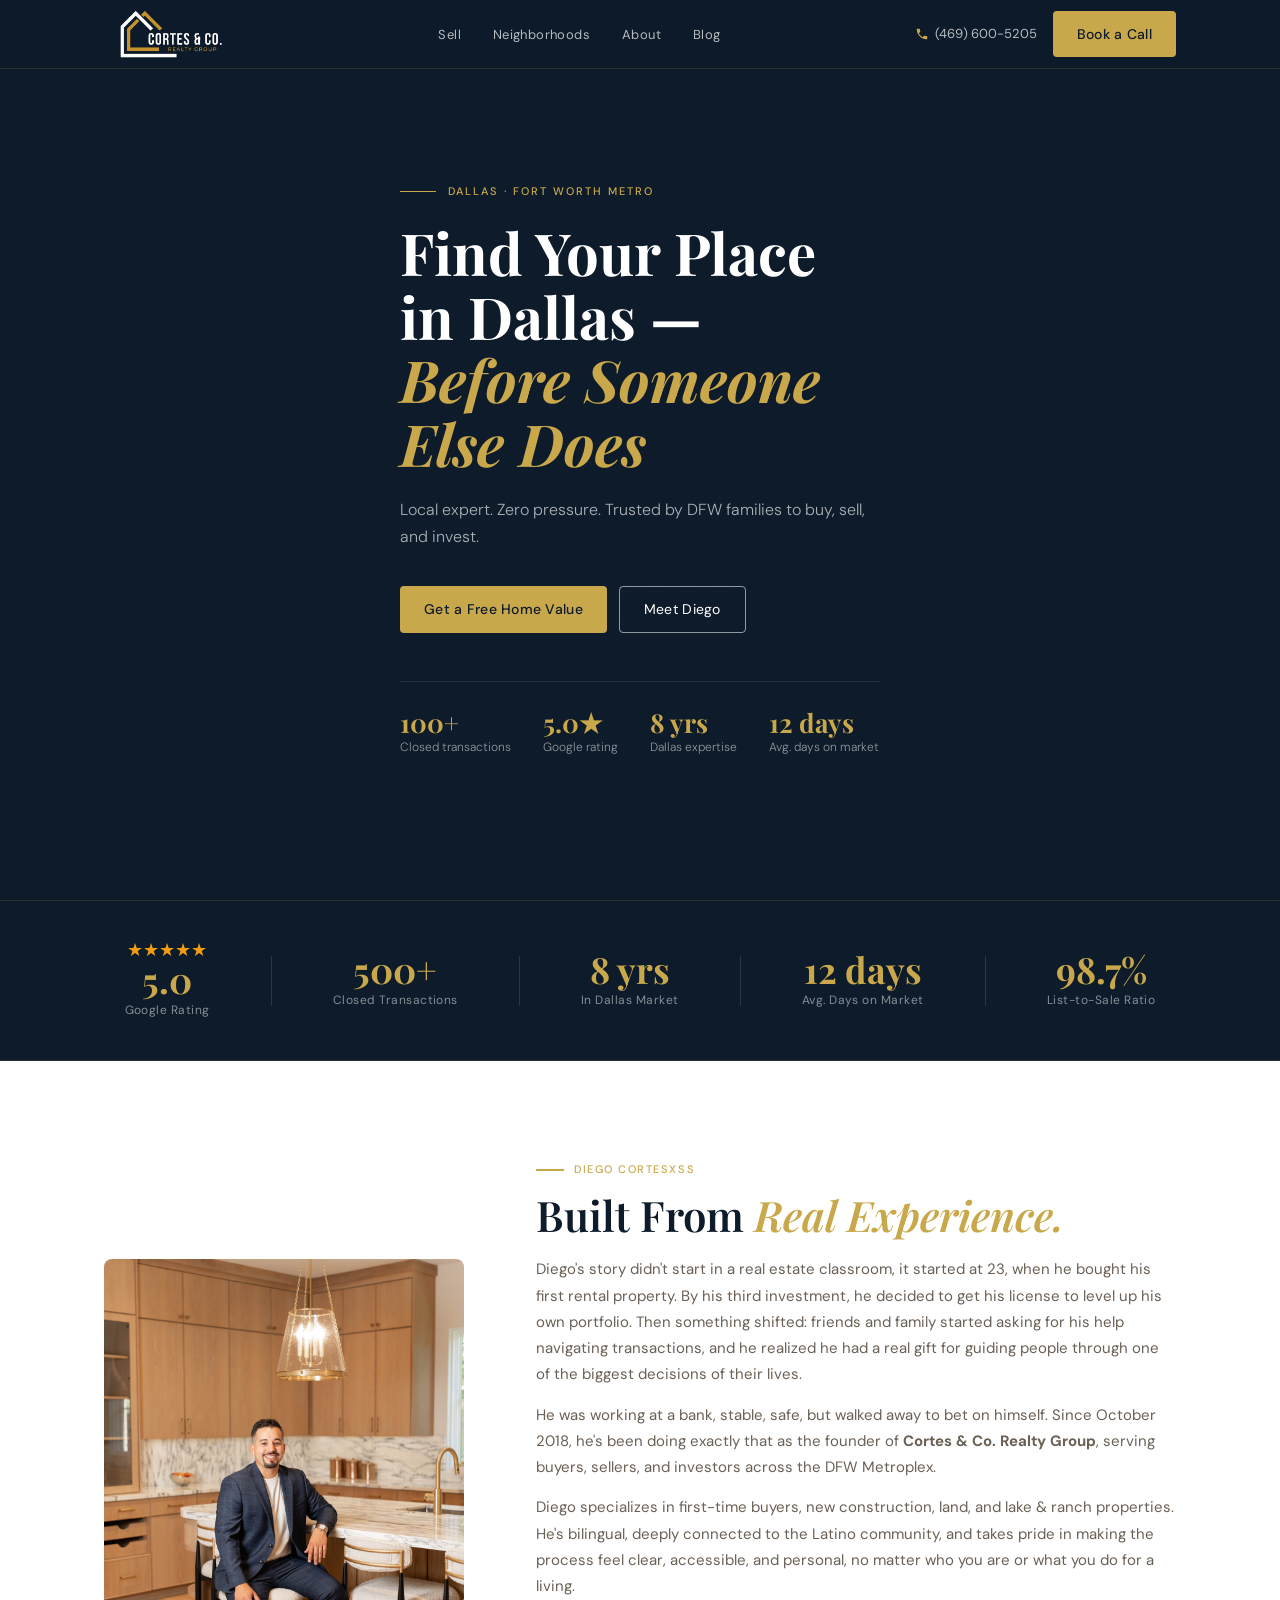
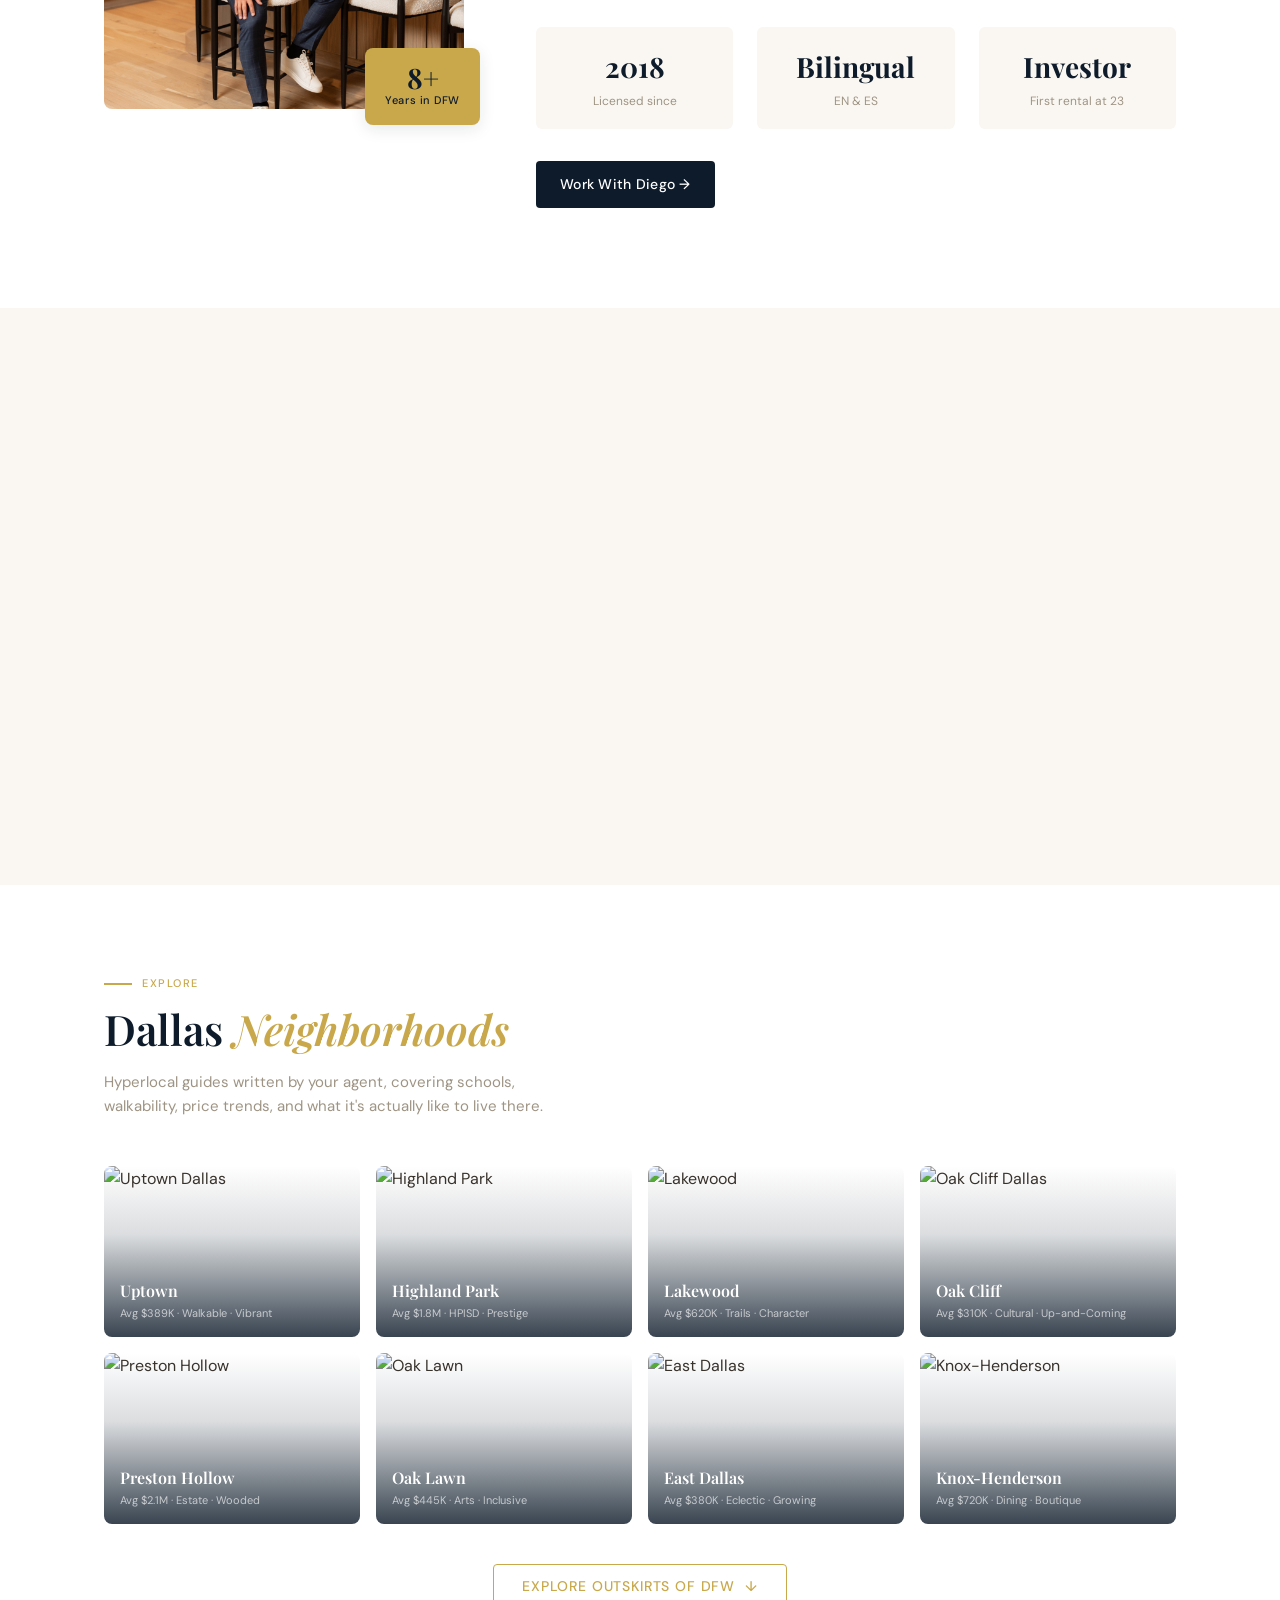
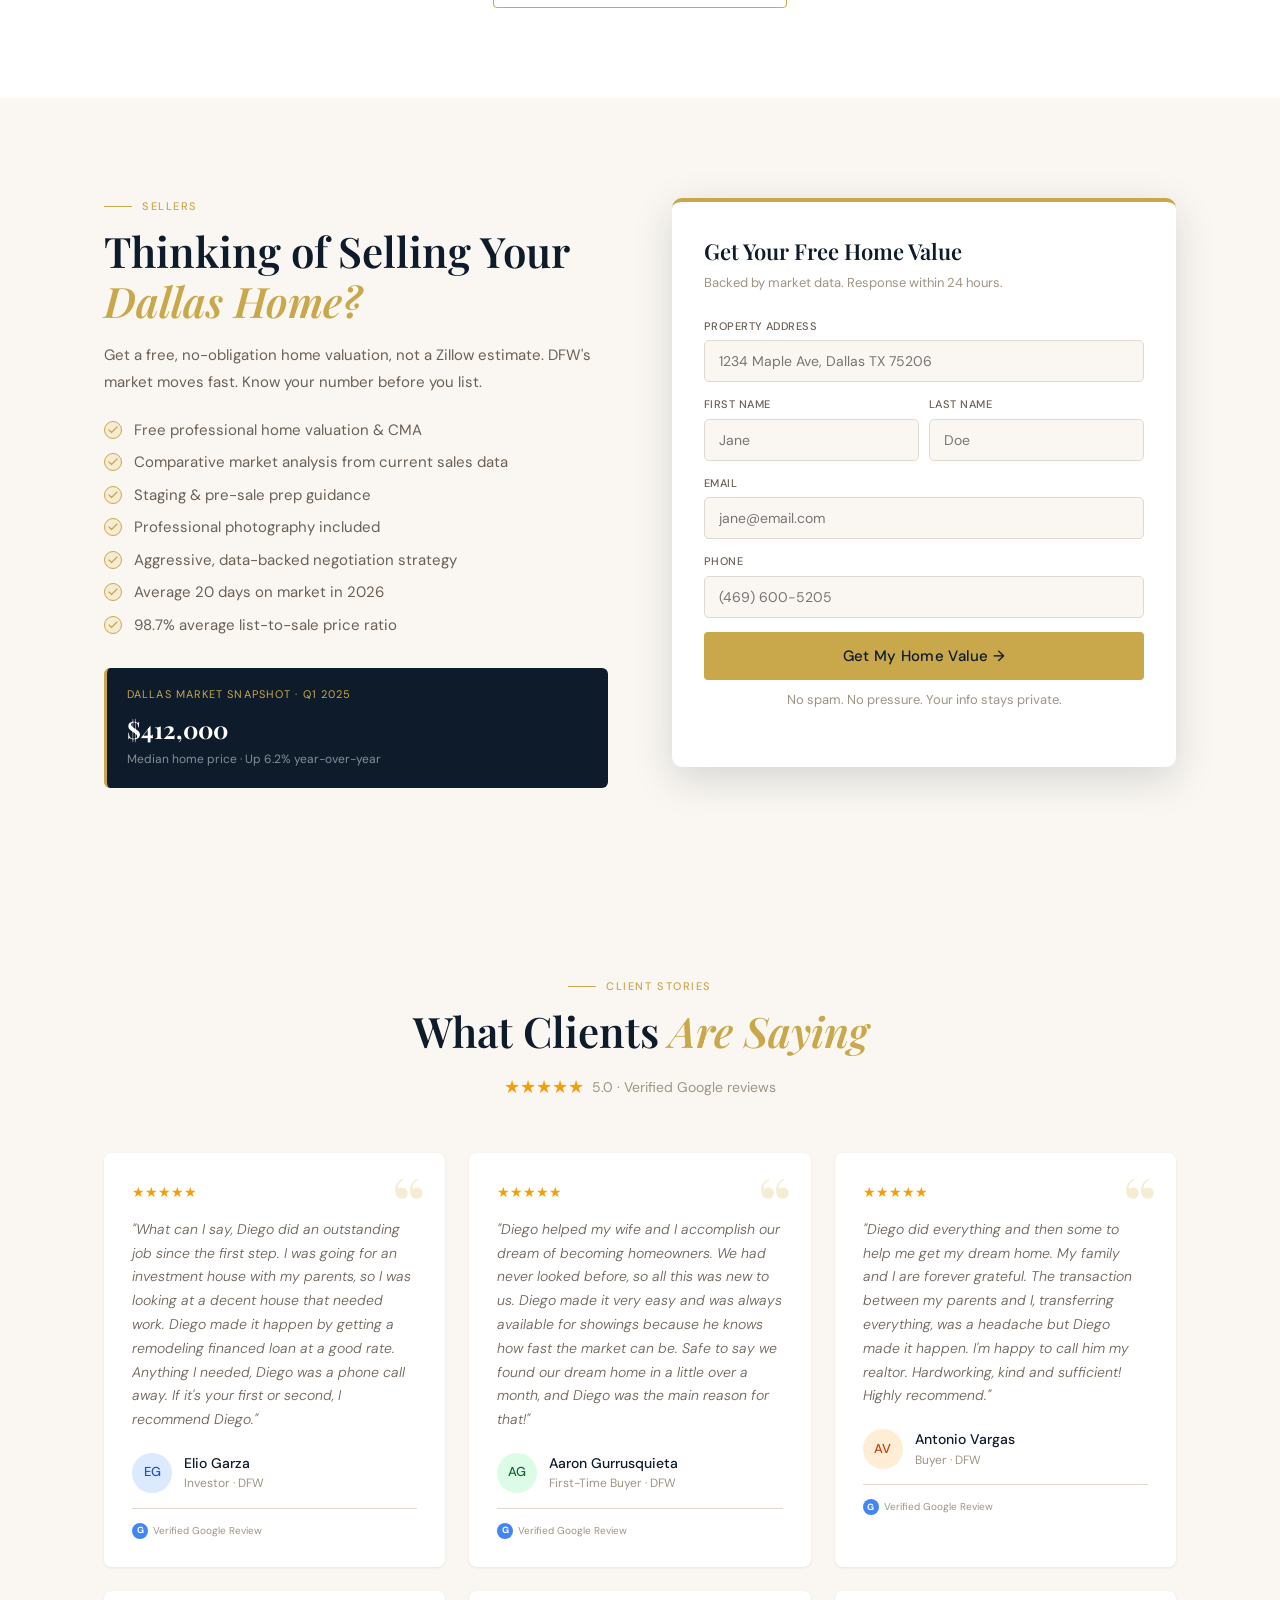
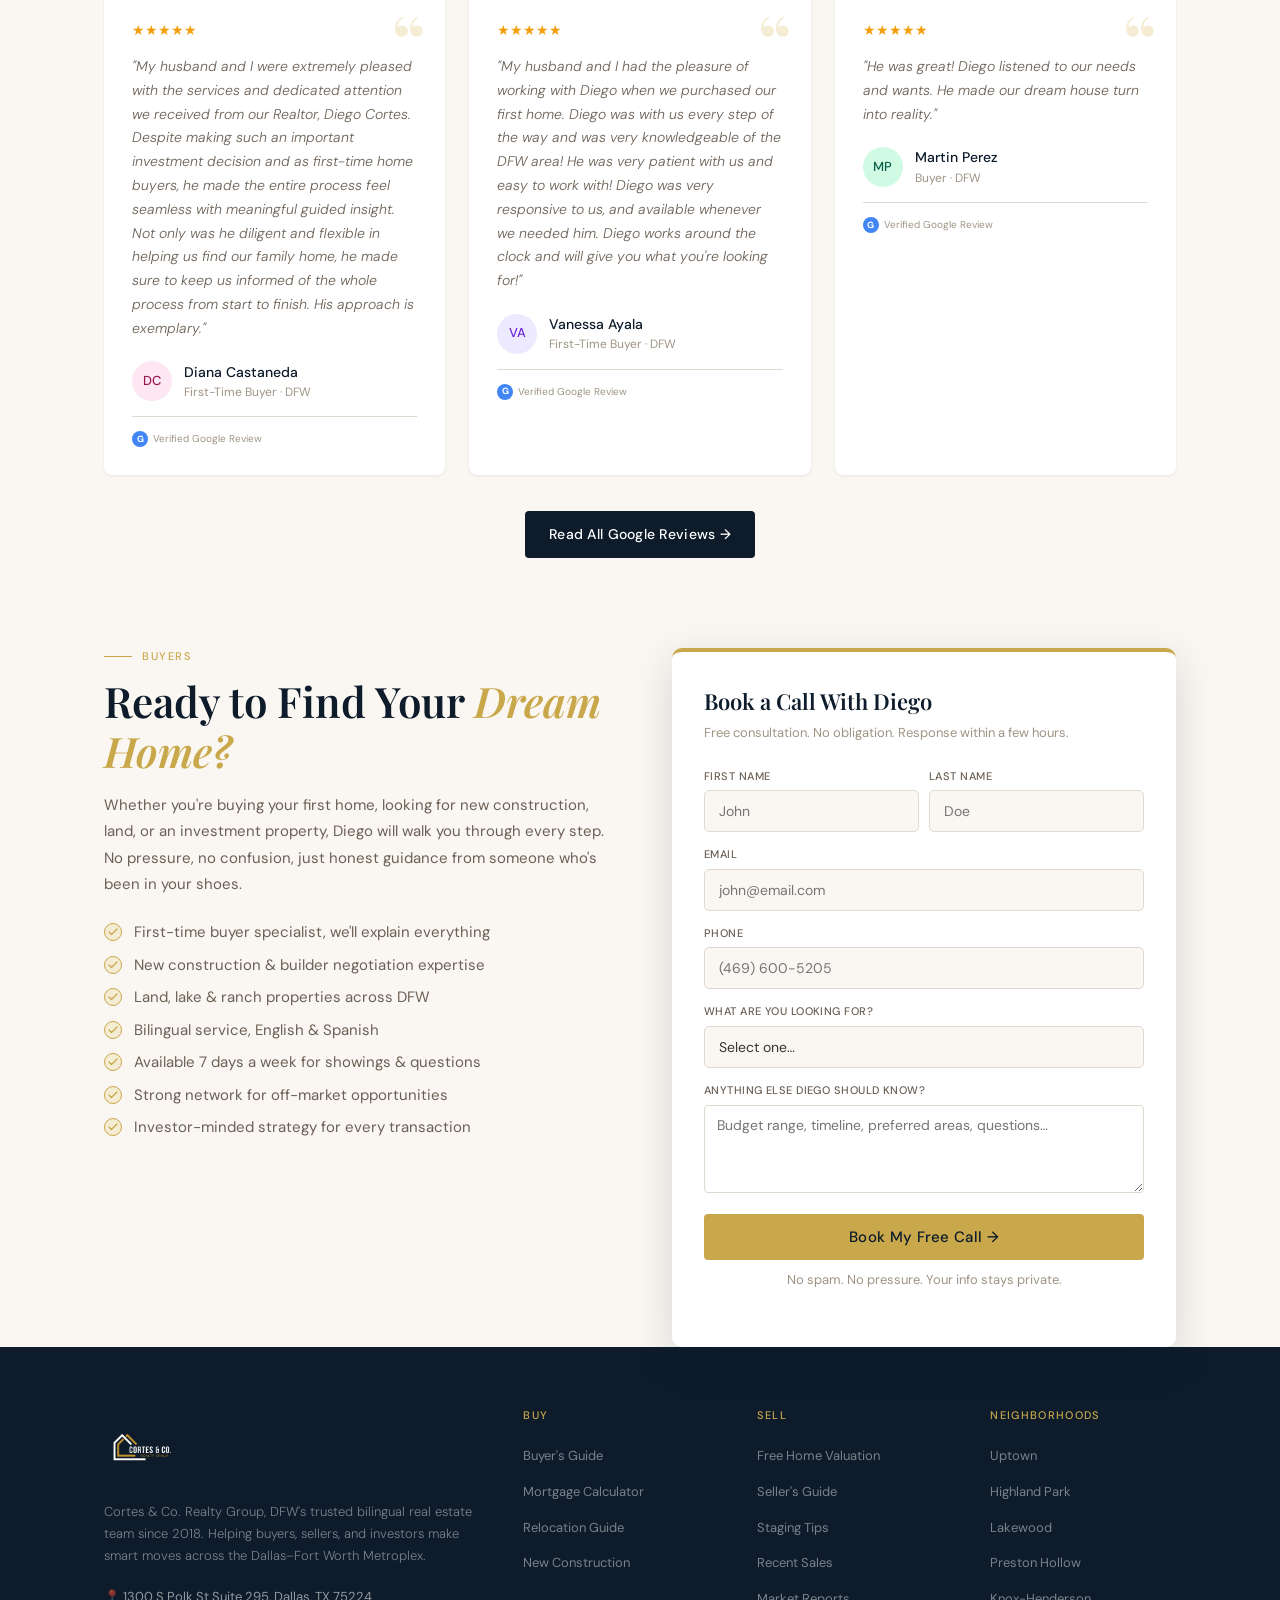
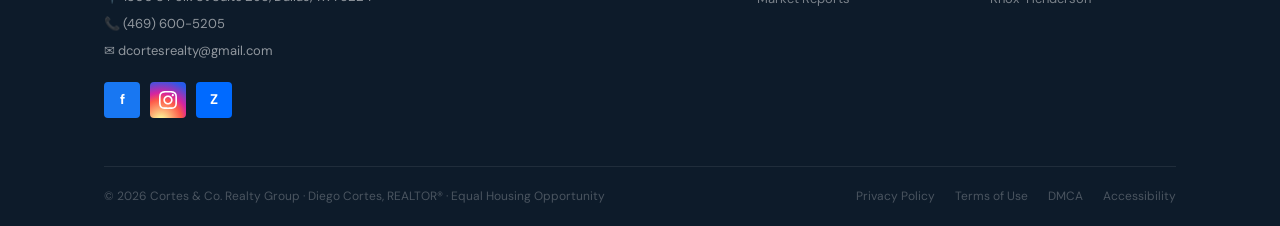
==== commit e22d8459: "added-guides" ====
--- a/index.html
+++ b/index.html
@@ -3,11 +3,11 @@
 <head>
 <meta charset="UTF-8">
 <meta name="viewport" content="width=device-width, initial-scale=1.0">
-<title>Diego Cortes — Realtor® | Cortes & Co. Realty Group | DFW</title>
+<title>Diego Cortes, Realtor® | Cortes & Co. Realty Group | DFW</title>
 <meta name="description" content="Diego Cortes is a bilingual Realtor® serving the DFW Metroplex. Specializing in first-time buyers, new construction, land, and lake & ranch properties. Cortes & Co. Realty Group.">
 <meta name="keywords" content="Diego Cortes Realtor, Cortes and Co Realty Group, DFW realtor, Dallas real estate, bilingual realtor Dallas, first time home buyer DFW, new construction Dallas, land ranch properties Texas">
 <meta name="author" content="Diego Cortes">
-<meta property="og:title" content="Diego Cortes — Realtor® | Cortes & Co. Realty Group">
+<meta property="og:title" content="Diego Cortes, Realtor® | Cortes & Co. Realty Group">
 <meta property="og:description" content="Bilingual DFW Realtor specializing in first-time buyers, new construction, land, and ranch properties. Serving Dallas, Fort Worth, and surrounding areas.">
 <meta property="og:type" content="website">
 <meta property="og:locale" content="en_US">
@@ -129,9 +129,9 @@
       <div class="fade-up" style="transition-delay:.1s">
         <div class="section-eyebrow">Diego Cortesxss</div>
         <h2 class="section-title">Built From <em>Real Experience.</em></h2>
-        <p style="font-size:15px; color:var(--gray-600); line-height:1.75; margin-bottom:14px;">Diego's story didn't start in a real estate classroom — it started at 23, when he bought his first rental property. By his third investment, he decided to get his license to level up his own portfolio. Then something shifted: friends and family started asking for his help navigating transactions, and he realized he had a real gift for guiding people through one of the biggest decisions of their lives.</p>
-        <p style="font-size:15px; color:var(--gray-600); line-height:1.75; margin-bottom:14px;">He was working at a bank — stable, safe — but walked away to bet on himself. Since October 2018, he's been doing exactly that as the founder of <strong>Cortes &amp; Co. Realty Group</strong>, serving buyers, sellers, and investors across the DFW Metroplex.</p>
-        <p style="font-size:15px; color:var(--gray-600); line-height:1.75;">Diego specializes in first-time buyers, new construction, land, and lake &amp; ranch properties. He's bilingual, deeply connected to the Latino community, and takes pride in making the process feel clear, accessible, and personal — no matter who you are or what you do for a living.</p>
+        <p style="font-size:15px; color:var(--gray-600); line-height:1.75; margin-bottom:14px;">Diego's story didn't start in a real estate classroom, it started at 23, when he bought his first rental property. By his third investment, he decided to get his license to level up his own portfolio. Then something shifted: friends and family started asking for his help navigating transactions, and he realized he had a real gift for guiding people through one of the biggest decisions of their lives.</p>
+        <p style="font-size:15px; color:var(--gray-600); line-height:1.75; margin-bottom:14px;">He was working at a bank, stable, safe, but walked away to bet on himself. Since October 2018, he's been doing exactly that as the founder of <strong>Cortes &amp; Co. Realty Group</strong>, serving buyers, sellers, and investors across the DFW Metroplex.</p>
+        <p style="font-size:15px; color:var(--gray-600); line-height:1.75;">Diego specializes in first-time buyers, new construction, land, and lake &amp; ranch properties. He's bilingual, deeply connected to the Latino community, and takes pride in making the process feel clear, accessible, and personal, no matter who you are or what you do for a living.</p>
         <div class="about-stats">
           <div class="about-stat">
             <div class="about-stat-num">2018</div>
@@ -213,7 +213,7 @@
     <div class="neighborhoods-header fade-up">
       <div class="section-eyebrow">Explore</div>
       <h2 class="section-title">Dallas <em>Neighborhoods</em></h2>
-      <p style="color:var(--gray-400); max-width:480px; font-size:15px;">Hyperlocal guides written by your agent — covering schools, walkability, price trends, and what it's actually like to live there.</p>
+      <p style="color:var(--gray-400); max-width:480px; font-size:15px;">Hyperlocal guides written by your agent, covering schools, walkability, price trends, and what it's actually like to live there.</p>
     </div>
     <div class="neighborhoods-grid">
       <a class="hood-card fade-up" href="https://www.niche.com/places-to-live/n/uptown-dallas-tx/" target="_blank" rel="noopener noreferrer">
@@ -377,7 +377,7 @@
       <div class="fade-up">
         <div class="section-eyebrow">Sellers</div>
         <h2 class="section-title">Thinking of Selling Your <em>Dallas Home?</em></h2>
-        <p style="font-size:15px; color:var(--gray-600); line-height:1.75;">Get a free, no-obligation home valuation — not a Zillow estimate. DFW's market moves fast. Know your number before you list.</p>
+        <p style="font-size:15px; color:var(--gray-600); line-height:1.75;">Get a free, no-obligation home valuation, not a Zillow estimate. DFW's market moves fast. Know your number before you list.</p>
         <ul class="sell-list">
           <li>Free professional home valuation & CMA</li>
           <li>Comparative market analysis from current sales data</li>
@@ -544,12 +544,12 @@
       <div class="fade-up">
         <div class="section-eyebrow">Buyers</div>
         <h2 class="section-title">Ready to Find Your <em>Dream Home?</em></h2>
-        <p style="font-size:15px; color:var(--gray-600); line-height:1.75;">Whether you're buying your first home, looking for new construction, land, or an investment property — Diego will walk you through every step. No pressure, no confusion, just honest guidance from someone who's been in your shoes.</p>
+        <p style="font-size:15px; color:var(--gray-600); line-height:1.75;">Whether you're buying your first home, looking for new construction, land, or an investment property, Diego will walk you through every step. No pressure, no confusion, just honest guidance from someone who's been in your shoes.</p>
         <ul class="sell-list">
-          <li>First-time buyer specialist — we'll explain everything</li>
+          <li>First-time buyer specialist, we'll explain everything</li>
           <li>New construction & builder negotiation expertise</li>
           <li>Land, lake & ranch properties across DFW</li>
-          <li>Bilingual service — English &amp; Spanish</li>
+          <li>Bilingual service, English &amp; Spanish</li>
           <li>Available 7 days a week for showings &amp; questions</li>
           <li>Strong network for off-market opportunities</li>
           <li>Investor-minded strategy for every transaction</li>
@@ -587,7 +587,7 @@
               <option>Investment property</option>
               <option>Land / ranch / lake property</option>
               <option>Relocating to DFW</option>
-              <option>Not sure yet — just exploring</option>
+              <option>Not sure yet, just exploring</option>
             </select>
           </div>
           <div class="form-field">
@@ -608,7 +608,7 @@
     <div class="footer-grid">
       <div>
         <div class="footer-logo"><img src="websitephotos/logo-dark.png" alt="Logo"></div>
-        <p class="footer-about">Cortes & Co. Realty Group — DFW's trusted bilingual real estate team since 2018. Helping buyers, sellers, and investors make smart moves across the Dallas–Fort Worth Metroplex.</p>
+        <p class="footer-about">Cortes & Co. Realty Group, DFW's trusted bilingual real estate team since 2018. Helping buyers, sellers, and investors make smart moves across the Dallas–Fort Worth Metroplex.</p>
         <div class="footer-contact-item">📍 1300 S Polk St Suite 295, Dallas, TX 75224</div>
         <div class="footer-contact-item">📞 (469) 600-5205</div>
         <div class="footer-contact-item">✉ dcortesrealty@gmail.com</div>
@@ -633,30 +633,30 @@
         <h4>Sell</h4>
         <ul class="footer-links">
           <li><a href="#">Free Home Valuation</a></li>
-          <li><a href="#">Seller's Guide</a></li>
-          <li><a href="#">Staging Tips</a></li>
+          <li><a href="sellers-guide.html">Seller's Guide</a></li>
+          <li><a href="staging-tips.html">Staging Tips</a></li>
           <li><a href="#">Recent Sales</a></li>
-          <li><a href="#">Market Reports</a></li>
+          <li><a href="Market-report.html">Market Reports</a></li>
         </ul>
       </div>
       <div class="footer-col">
         <h4>Neighborhoods</h4>
         <ul class="footer-links">
-          <li><a href="#">Uptown</a></li>
-          <li><a href="#">Highland Park</a></li>
-          <li><a href="#">Lakewood</a></li>
-          <li><a href="#">Preston Hollow</a></li>
-          <li><a href="#">Knox-Henderson</a></li>
+          <li><a href="https://www.niche.com/places-to-live/n/uptown-dallas-tx/" target="_blank" rel="noopener noreferrer">Uptown</a></li>
+          <li><a href="https://neighborhoods.dmagazine.com/dallas/park-cities/highland-park/" target="_blank" rel="noopener noreferrer">Highland Park</a></li>
+          <li><a href="https://neighborhoods.dmagazine.com/dallas/east-dallas/lakewood/" target="_blank" rel="noopener noreferrer">Lakewood</a></li>
+          <li><a href="https://neighborhoods.dmagazine.com/dallas/north-dallas/preston-hollow/" target="_blank" rel="noopener noreferrer">Preston Hollow</a></li>
+          <li><a href="https://www.redfin.com/blog/dallas-tx-neighborhoods/knox-henderson/" target="_blank" rel="noopener noreferrer">Knox-Henderson</a></li>
         </ul>
       </div>
     </div>
     <div class="footer-bottom">
       <p>© 2026 Cortes & Co. Realty Group · Diego Cortes, REALTOR® · Equal Housing Opportunity</p>
       <div class="footer-bottom-links">
-        <a href="#">Privacy Policy</a>
-        <a href="#">Terms of Use</a>
-        <a href="#">DMCA</a>
-        <a href="#">Accessibility</a>
+        <a href="privacy-policy.html">Privacy Policy</a>
+        <a href="terms-of-use.html">Terms of Use</a>
+        <a href="DMCA.html">DMCA</a>
+        <a href="accessibility.html">Accessibility</a>
       </div>
     </div>
   </div>
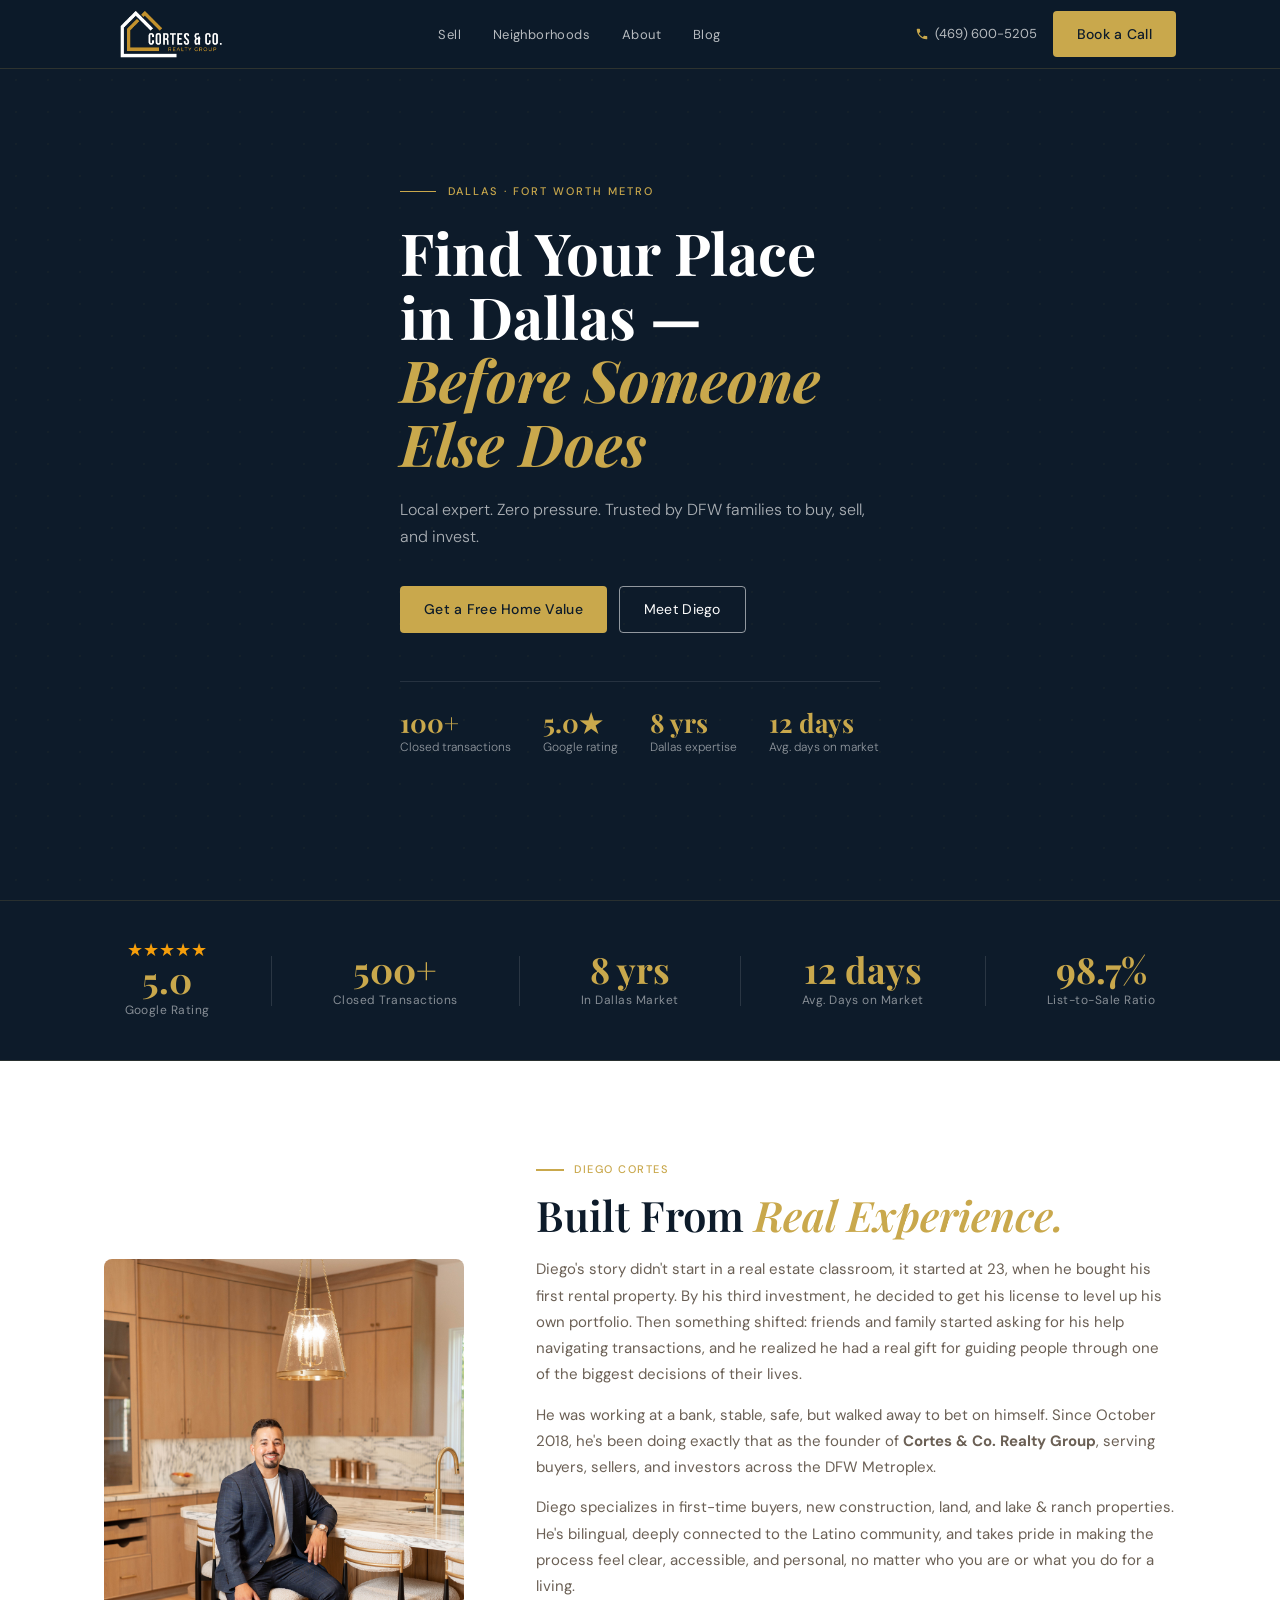
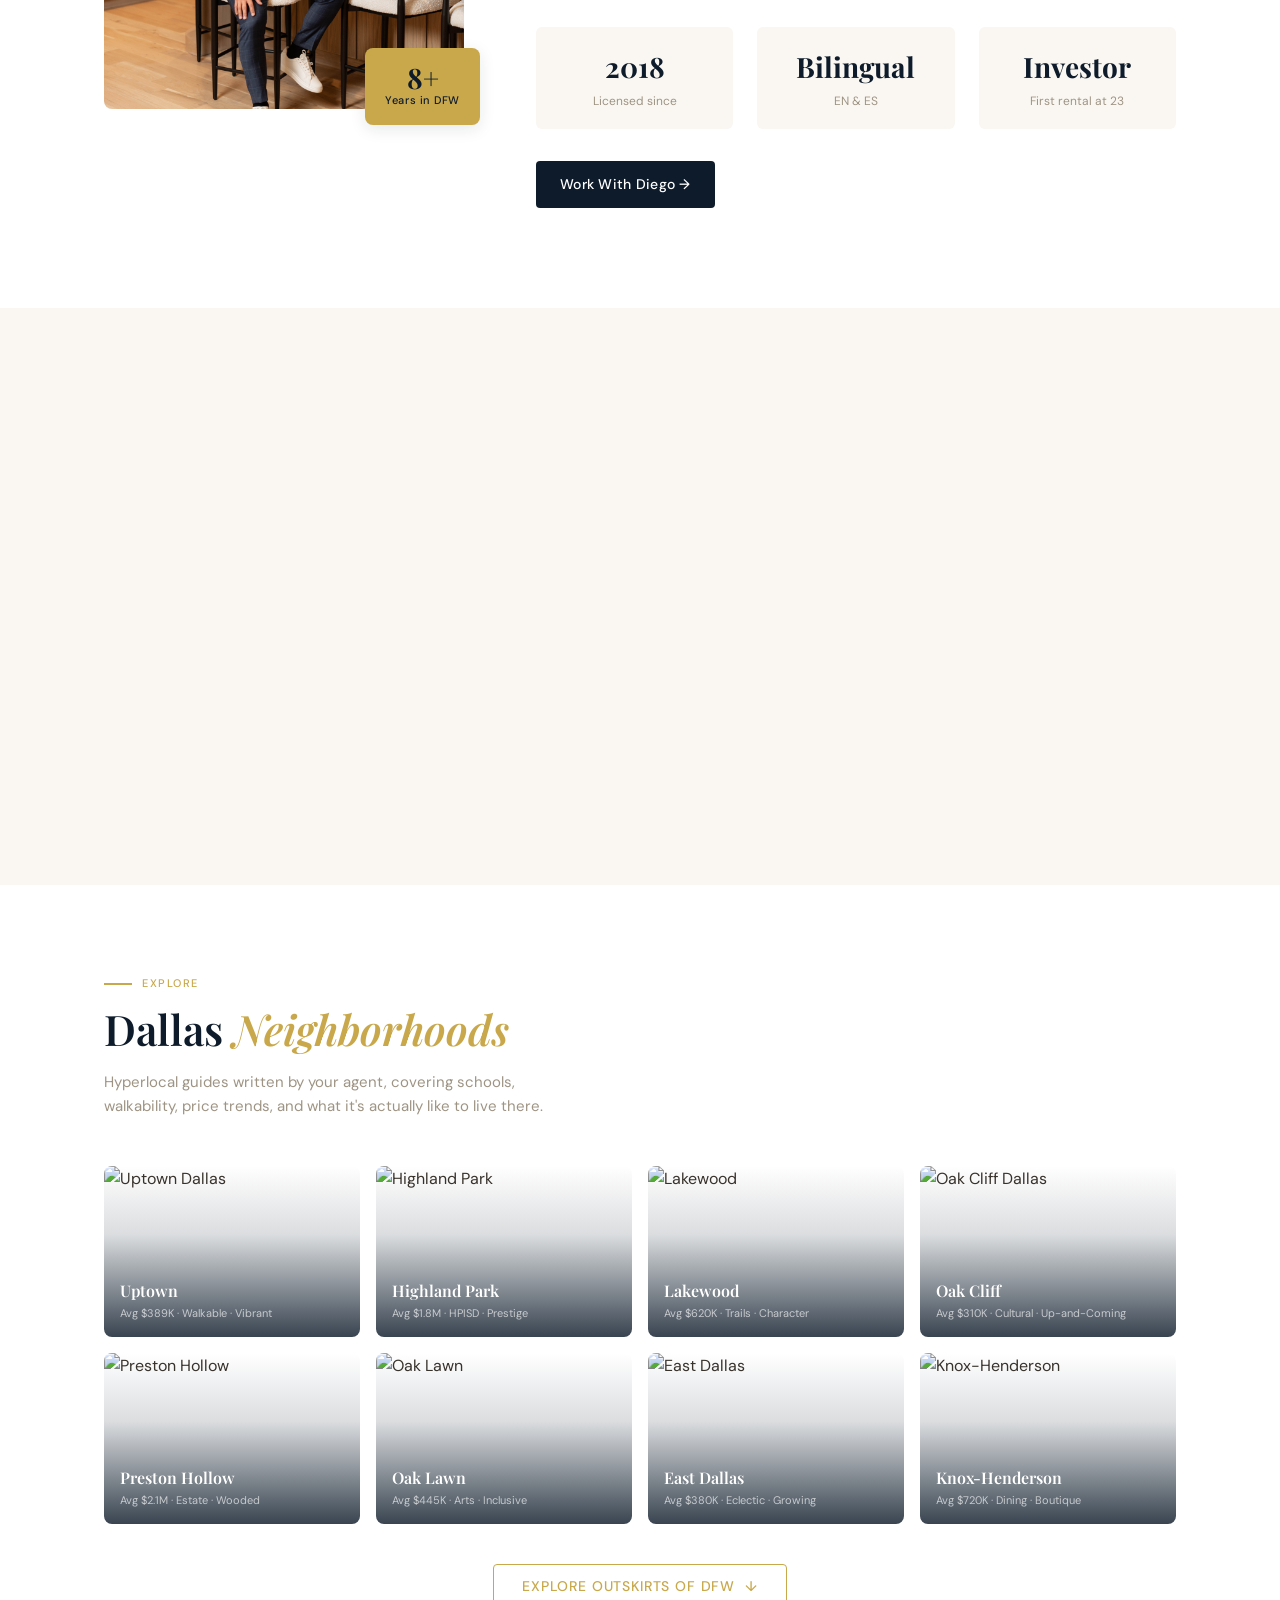
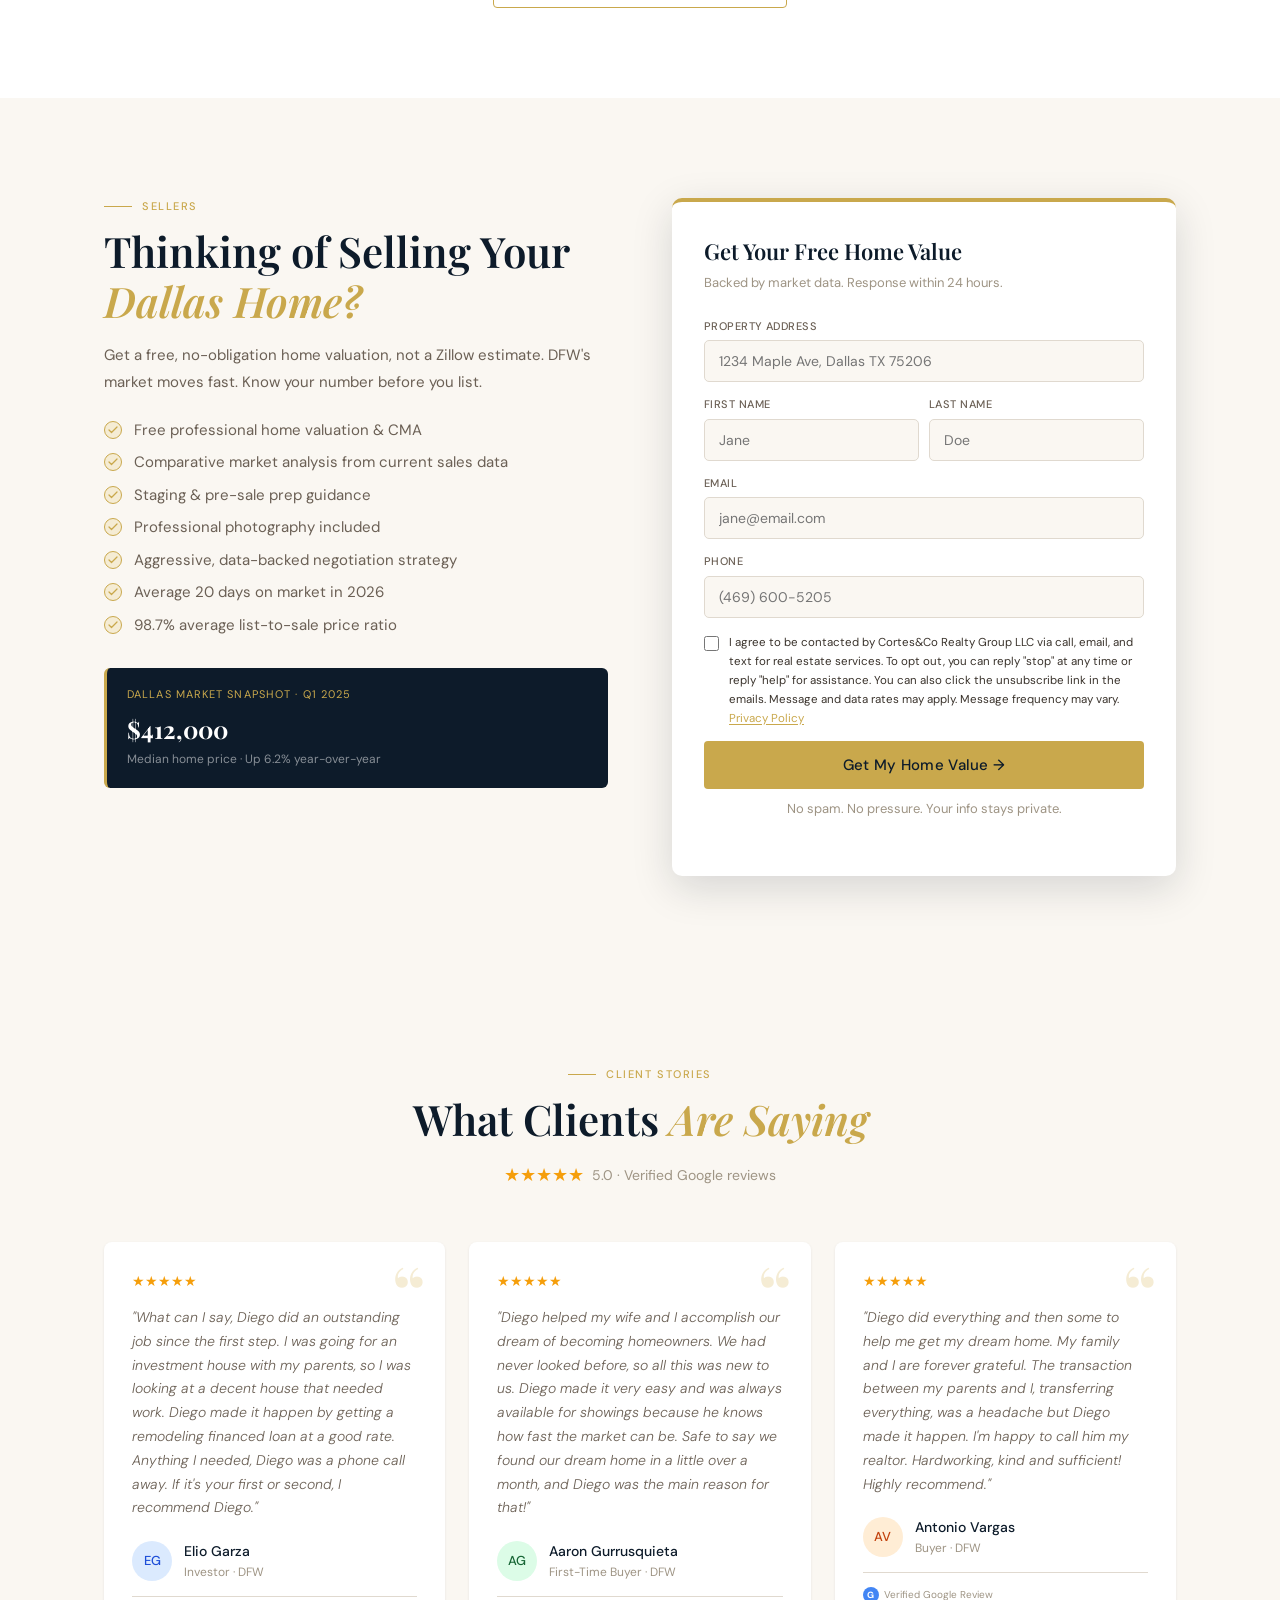
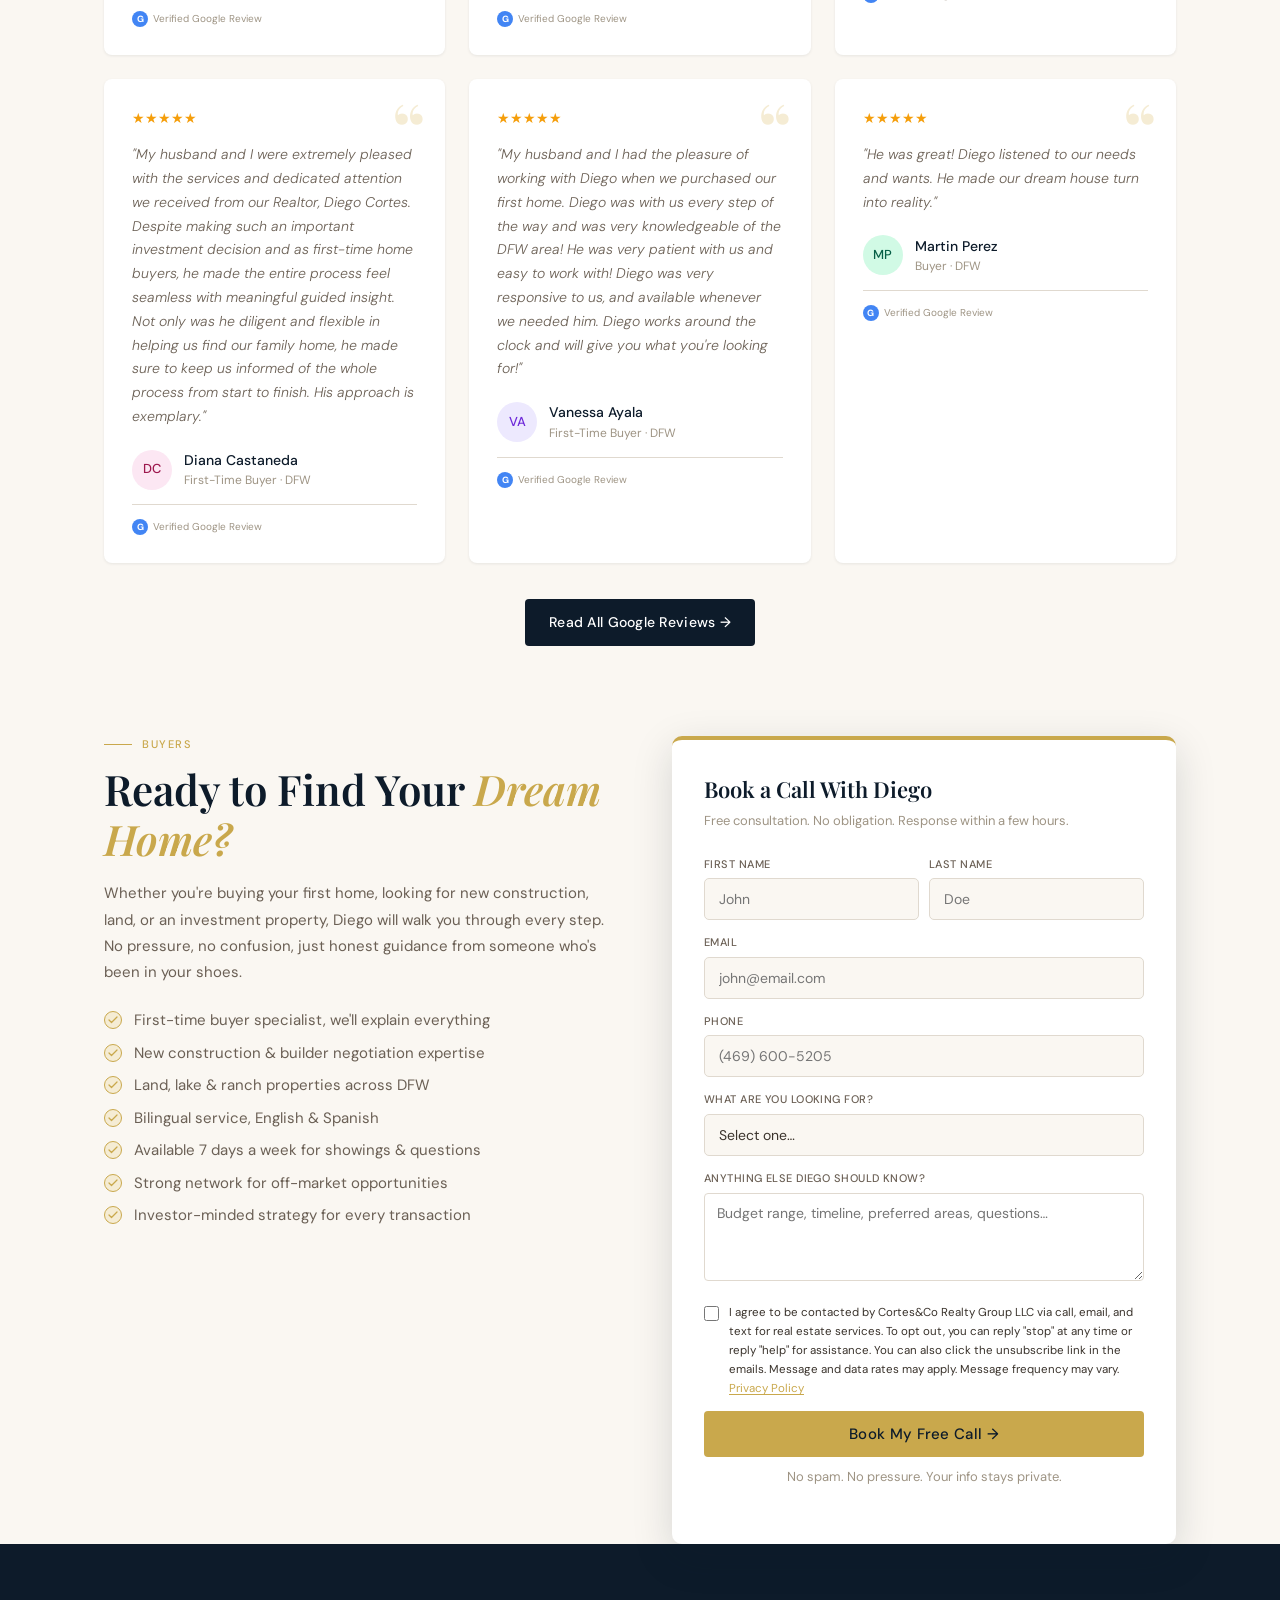
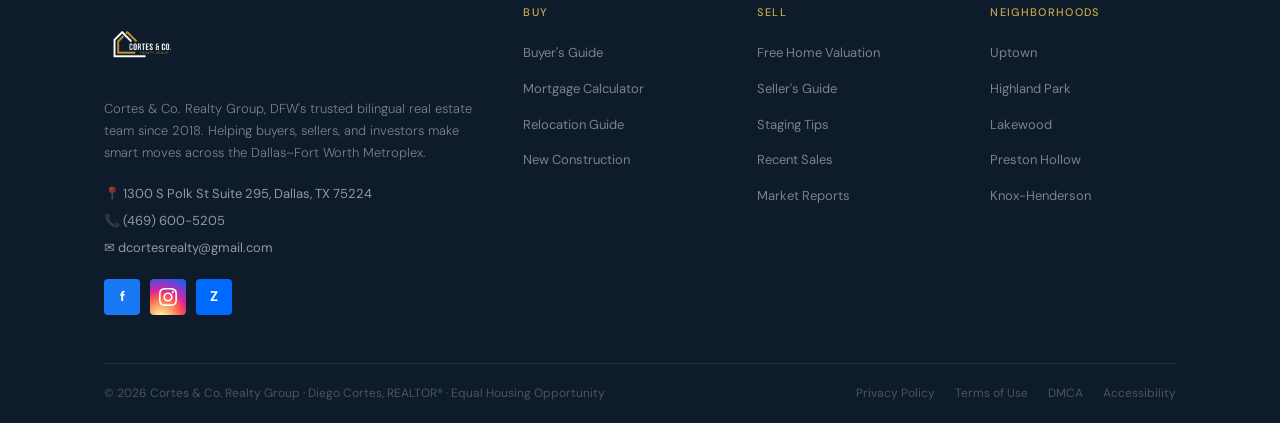
==== commit 85adb1e1: "addded-form-policy" ====
--- a/index.html
+++ b/index.html
@@ -127,7 +127,7 @@
         </div>
       </div>
       <div class="fade-up" style="transition-delay:.1s">
-        <div class="section-eyebrow">Diego Cortesxss</div>
+        <div class="section-eyebrow">Diego Cortes</div>
         <h2 class="section-title">Built From <em>Real Experience.</em></h2>
         <p style="font-size:15px; color:var(--gray-600); line-height:1.75; margin-bottom:14px;">Diego's story didn't start in a real estate classroom, it started at 23, when he bought his first rental property. By his third investment, he decided to get his license to level up his own portfolio. Then something shifted: friends and family started asking for his help navigating transactions, and he realized he had a real gift for guiding people through one of the biggest decisions of their lives.</p>
         <p style="font-size:15px; color:var(--gray-600); line-height:1.75; margin-bottom:14px;">He was working at a bank, stable, safe, but walked away to bet on himself. Since October 2018, he's been doing exactly that as the founder of <strong>Cortes &amp; Co. Realty Group</strong>, serving buyers, sellers, and investors across the DFW Metroplex.</p>
@@ -420,6 +420,12 @@
             <label>Phone</label>
             <input type="tel" name="phone" placeholder="(469) 600-5205">
           </div>
+          <div class="form-optin">
+            <label class="optin-label">
+              <input type="checkbox" name="sms_consent" required>
+              <span>I agree to be contacted by Cortes&amp;Co Realty Group LLC via call, email, and text for real estate services. To opt out, you can reply "stop" at any time or reply "help" for assistance. You can also click the unsubscribe link in the emails. Message and data rates may apply. Message frequency may vary. <a href="privacy-policy.html">Privacy Policy</a></span>
+            </label>
+          </div>
           <button type="submit" class="btn-primary">Get My Home Value →</button>
           <p class="form-disclaimer">No spam. No pressure. Your info stays private.</p>
         </form>
@@ -594,6 +600,12 @@
             <label>Anything else Diego should know?</label>
             <textarea name="notes" placeholder="Budget range, timeline, preferred areas, questions…" style="width:100%; padding:10px 12px; border:1.5px solid var(--gray-200); border-radius:4px; font-family:var(--font-body); font-size:14px; color:var(--gray-800); resize:vertical; min-height:88px; outline:none;"></textarea>
           </div>
+          <div class="form-optin">
+            <label class="optin-label">
+              <input type="checkbox" name="sms_consent" required>
+              <span>I agree to be contacted by Cortes&amp;Co Realty Group LLC via call, email, and text for real estate services. To opt out, you can reply "stop" at any time or reply "help" for assistance. You can also click the unsubscribe link in the emails. Message and data rates may apply. Message frequency may vary. <a href="privacy-policy.html">Privacy Policy</a></span>
+            </label>
+          </div>
           <button type="submit" class="btn-primary" style="width:100%; justify-content:center; padding:13px; font-size:15px;">Book My Free Call →</button>
           <p class="form-disclaimer">No spam. No pressure. Your info stays private.</p>
         </form>
@@ -632,10 +644,10 @@
       <div class="footer-col">
         <h4>Sell</h4>
         <ul class="footer-links">
-          <li><a href="#">Free Home Valuation</a></li>
+          <li><a href="#sell">Free Home Valuation</a></li>
           <li><a href="sellers-guide.html">Seller's Guide</a></li>
           <li><a href="staging-tips.html">Staging Tips</a></li>
-          <li><a href="#">Recent Sales</a></li>
+          <li><a href="#sold">Recent Sales</a></li>
           <li><a href="Market-report.html">Market Reports</a></li>
         </ul>
       </div>
--- a/styles.css
+++ b/styles.css
@@ -422,6 +422,11 @@
   .valuation-form .form-field { margin-bottom: 14px; }
   .valuation-form .btn-primary { width: 100%; justify-content: center; padding: 14px; font-size: 15px; }
   .form-disclaimer { font-size: 11px; color: var(--gray-400); text-align: center; margin-top: 10px; }
+  .form-optin { margin: 16px 0 12px; }
+  .optin-label { display: flex; align-items: flex-start; gap: 10px; cursor: pointer; }
+  .optin-label input[type="checkbox"] { flex-shrink: 0; width: 15px; height: 15px; margin-top: 2px; accent-color: var(--gold); cursor: pointer; border: 1.5px solid var(--gray-300); }
+  .optin-label span { font-size: 11.5px; color: var(--gray-500); line-height: 1.65; }
+  .optin-label a { color: var(--gold); text-decoration: underline; text-underline-offset: 2px; }
 
   /* ── ABOUT ── */
   #about { padding: 100px 0; background: var(--white); }
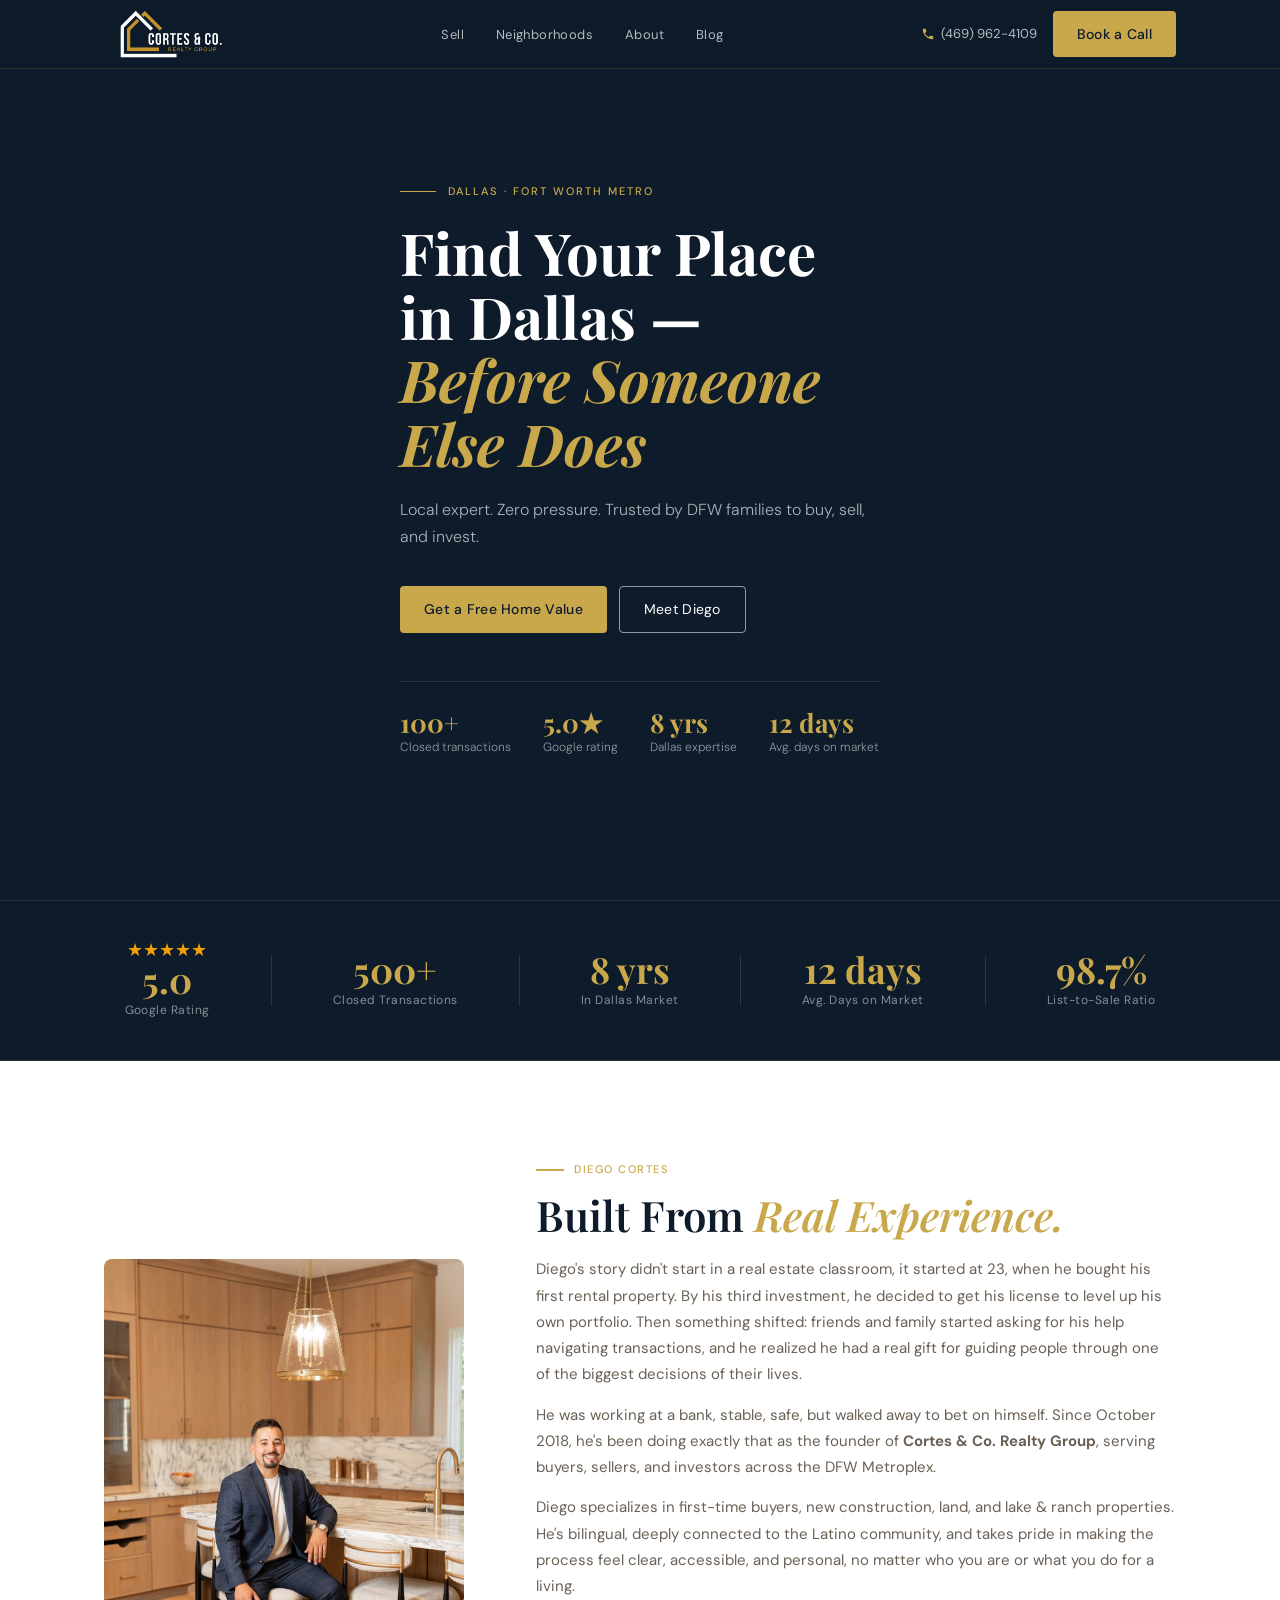
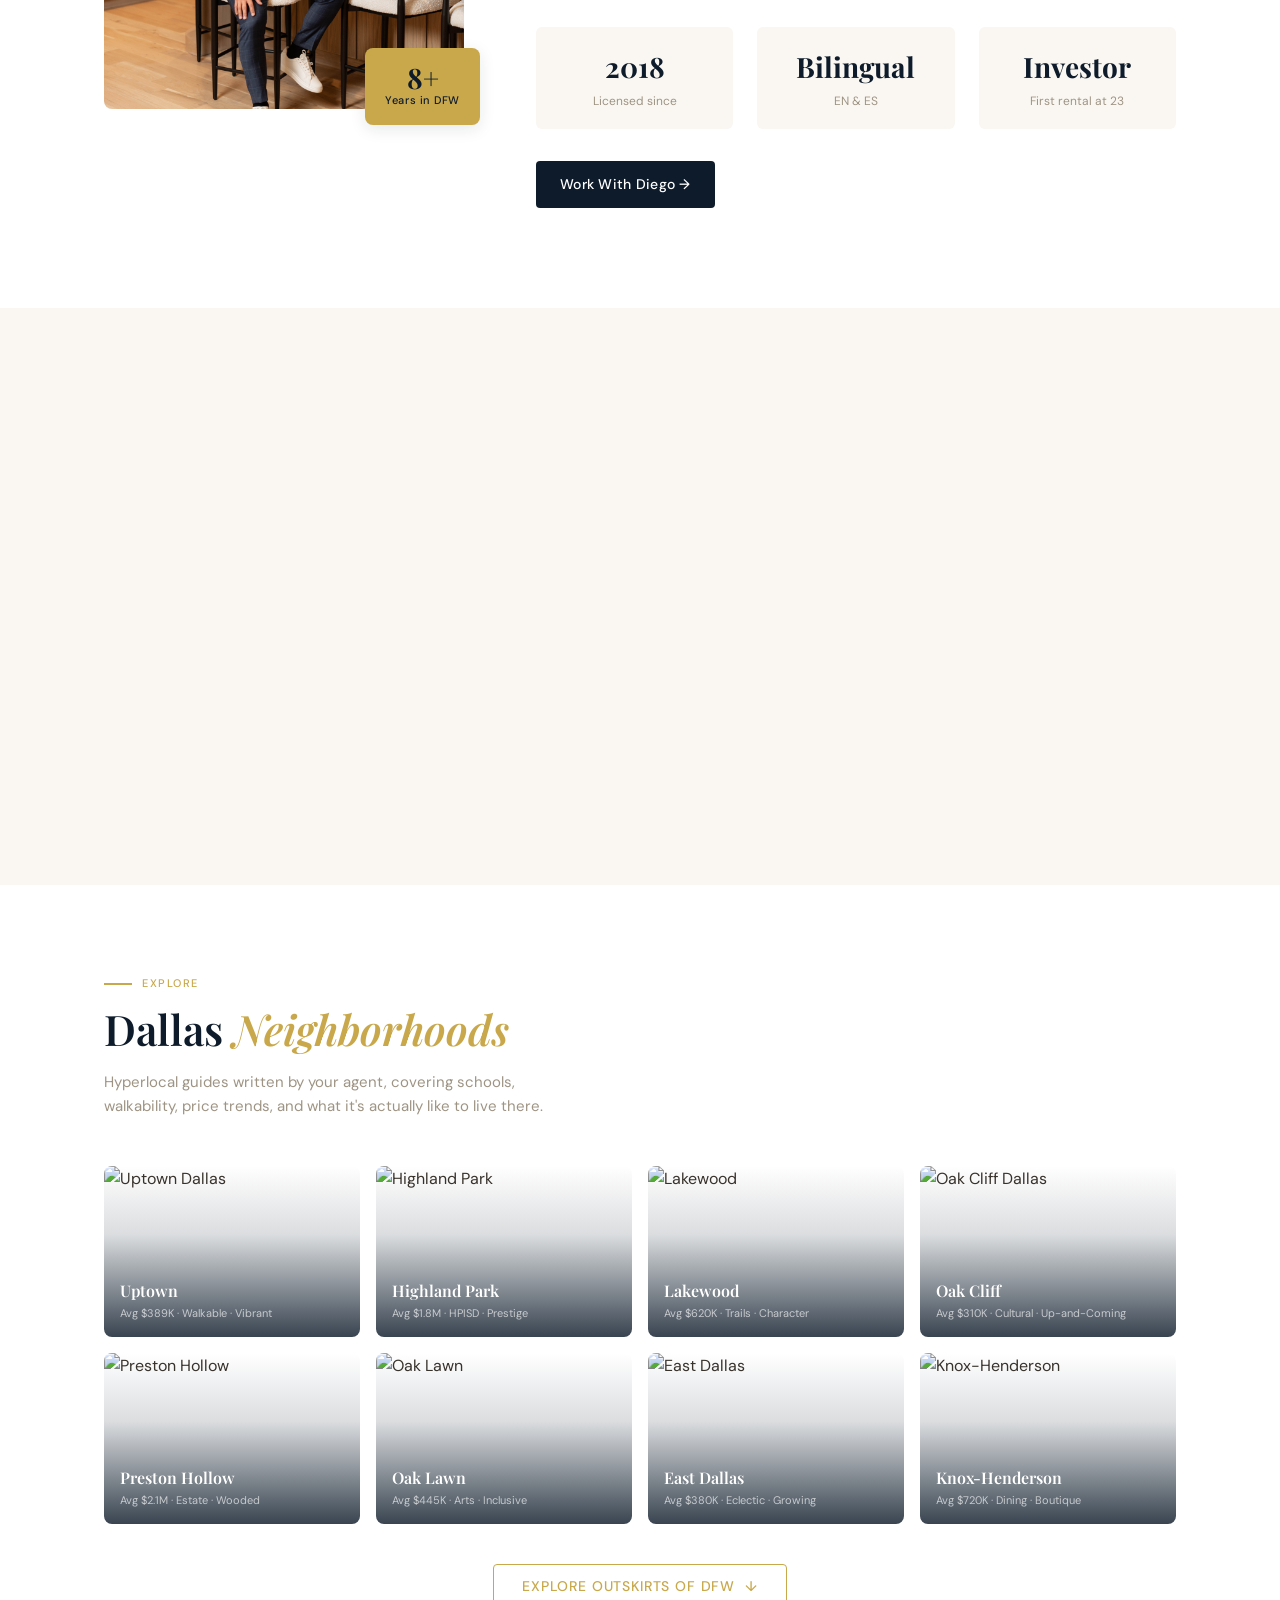
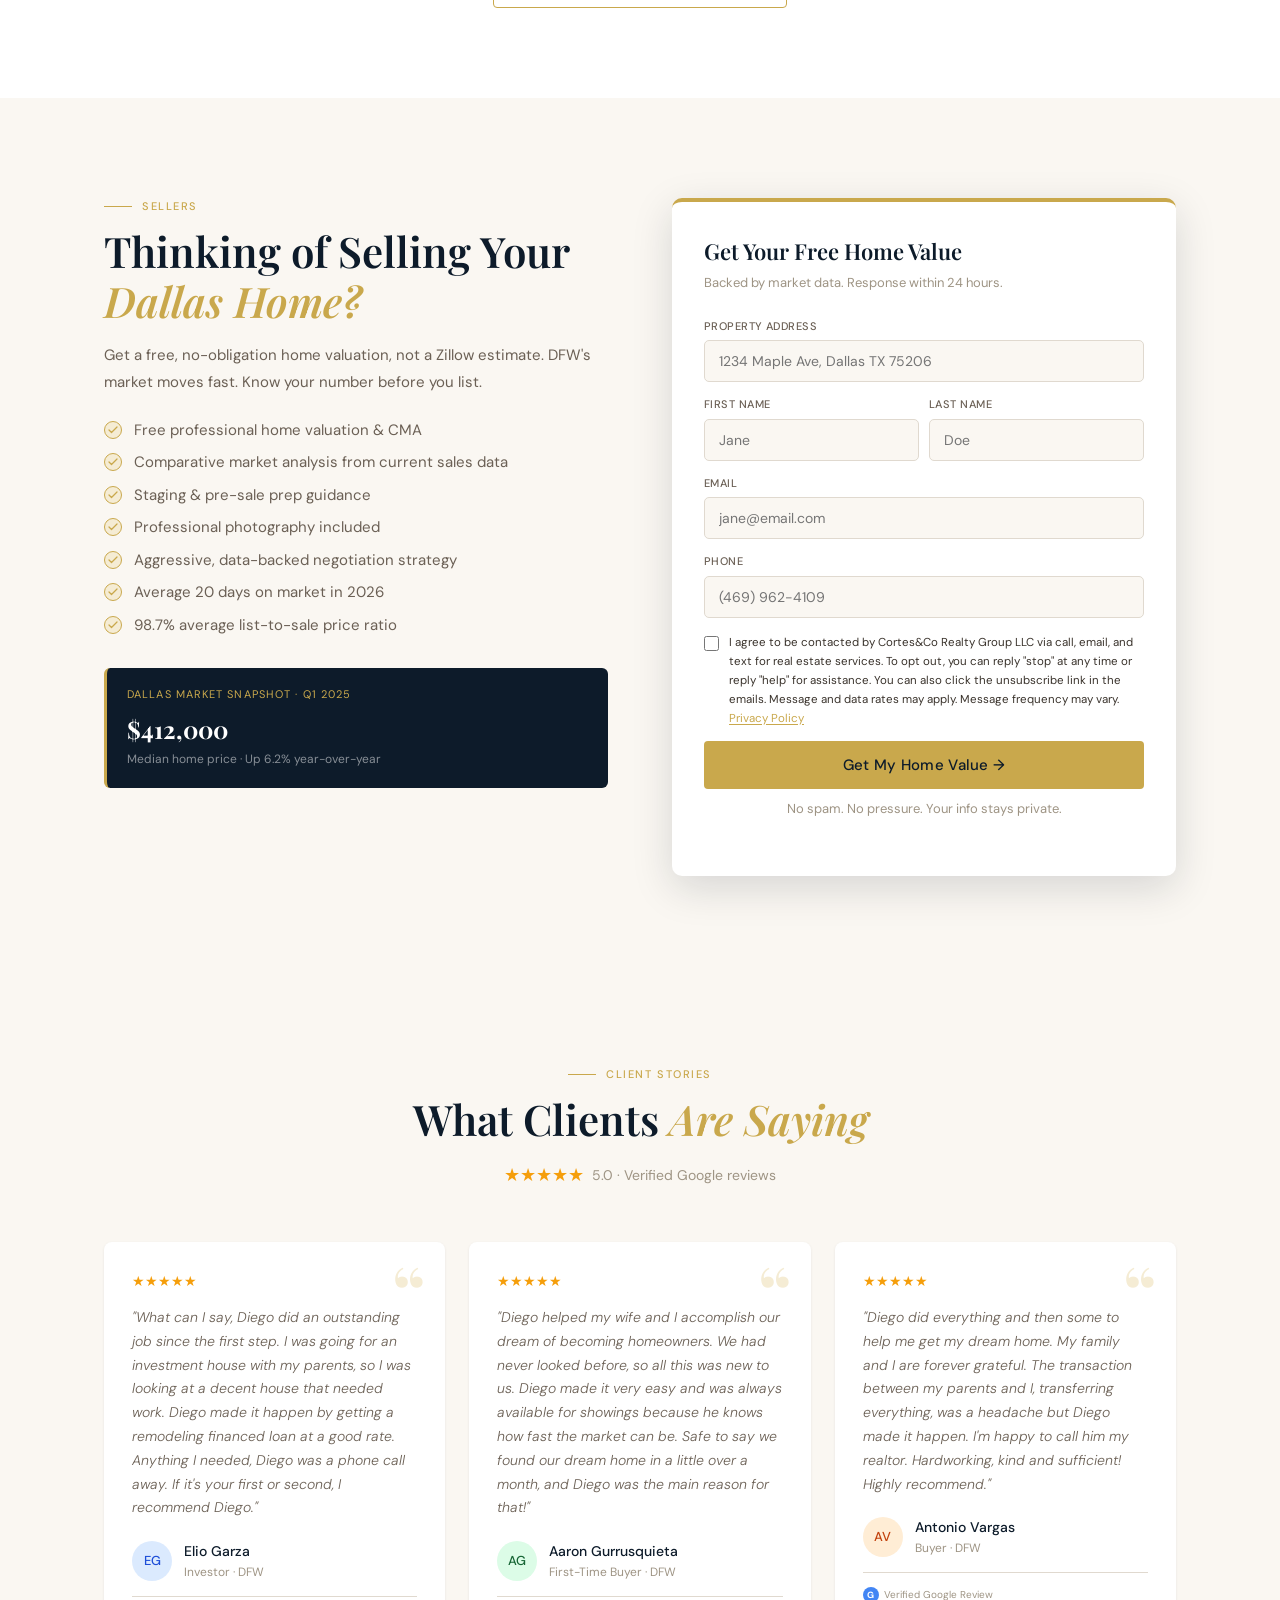
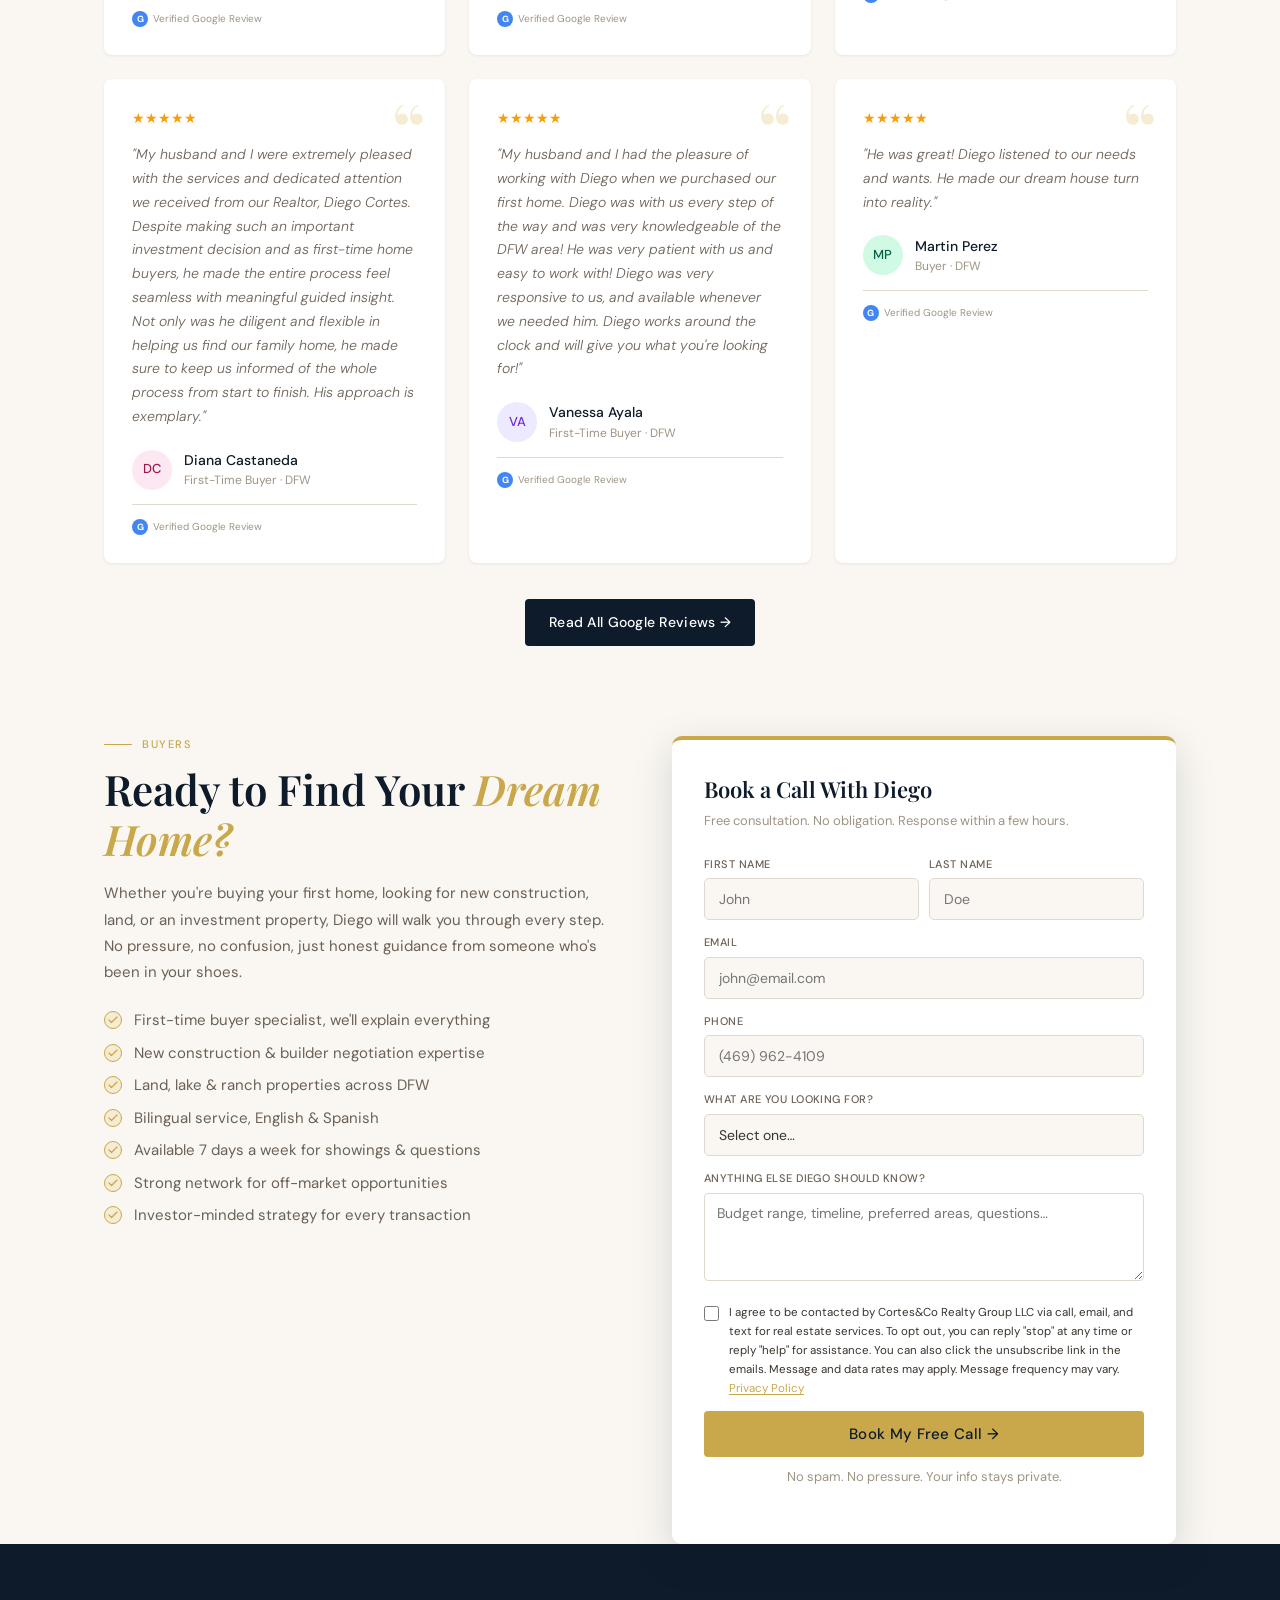
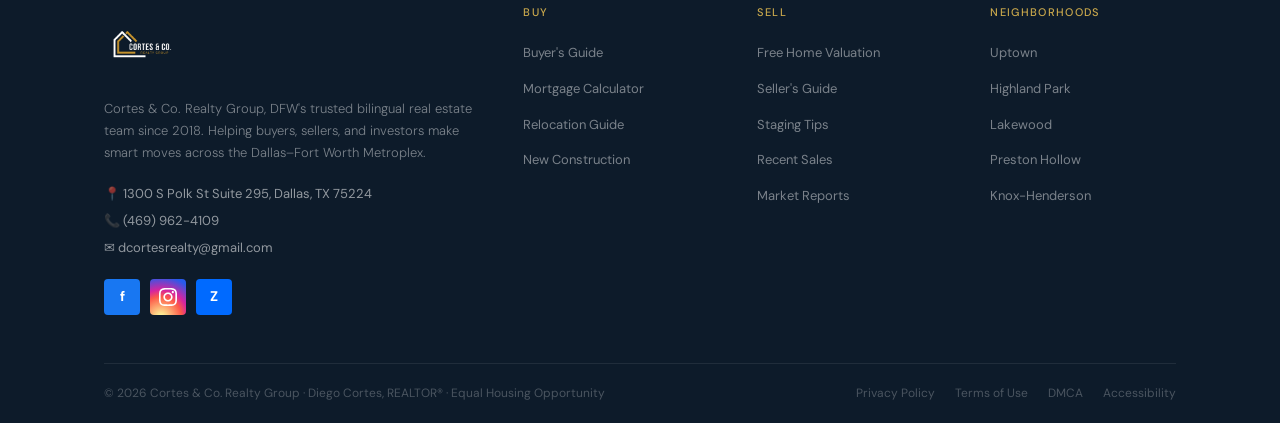
==== commit c7c8be8f: "added-ig-html" ====
--- a/index.html
+++ b/index.html
@@ -30,7 +30,7 @@
       <li><a href="#">Blog</a></li>
     </ul>
     <div class="nav-right">
-      <div class="nav-phone">(469) 600-5205</div>
+      <div class="nav-phone">(469) 962-4109</div>
       <a href="#contact" class="btn-primary">Book a Call</a>
     </div>
     <div class="hamburger" onclick="toggleMenu()">
@@ -418,11 +418,11 @@
           </div>
           <div class="form-field">
             <label>Phone</label>
-            <input type="tel" name="phone" placeholder="(469) 600-5205">
+            <input type="tel" name="phone" placeholder="(469) 962-4109">
           </div>
           <div class="form-optin">
             <label class="optin-label">
-              <input type="checkbox" name="sms_consent" required>
+              <input type="checkbox" name="sms_consent">
               <span>I agree to be contacted by Cortes&amp;Co Realty Group LLC via call, email, and text for real estate services. To opt out, you can reply "stop" at any time or reply "help" for assistance. You can also click the unsubscribe link in the emails. Message and data rates may apply. Message frequency may vary. <a href="privacy-policy.html">Privacy Policy</a></span>
             </label>
           </div>
@@ -582,7 +582,7 @@
           </div>
           <div class="form-field">
             <label>Phone</label>
-            <input type="tel" name="phone" placeholder="(469) 600-5205">
+            <input type="tel" name="phone" placeholder="(469) 962-4109">
           </div>
           <div class="form-field">
             <label>What are you looking for?</label>
@@ -602,7 +602,7 @@
           </div>
           <div class="form-optin">
             <label class="optin-label">
-              <input type="checkbox" name="sms_consent" required>
+              <input type="checkbox" name="sms_consent">
               <span>I agree to be contacted by Cortes&amp;Co Realty Group LLC via call, email, and text for real estate services. To opt out, you can reply "stop" at any time or reply "help" for assistance. You can also click the unsubscribe link in the emails. Message and data rates may apply. Message frequency may vary. <a href="privacy-policy.html">Privacy Policy</a></span>
             </label>
           </div>
@@ -622,7 +622,7 @@
         <div class="footer-logo"><img src="websitephotos/logo-dark.png" alt="Logo"></div>
         <p class="footer-about">Cortes & Co. Realty Group, DFW's trusted bilingual real estate team since 2018. Helping buyers, sellers, and investors make smart moves across the Dallas–Fort Worth Metroplex.</p>
         <div class="footer-contact-item">📍 1300 S Polk St Suite 295, Dallas, TX 75224</div>
-        <div class="footer-contact-item">📞 (469) 600-5205</div>
+        <div class="footer-contact-item">📞 (469) 962-4109</div>
         <div class="footer-contact-item">✉ dcortesrealty@gmail.com</div>
         <div class="footer-social">
           <a href="https://www.facebook.com/diegocortesrealestate/" target="_blank" rel="noopener noreferrer" class="social-icon" style="background:#1877f2; color:#fff;">f</a>
@@ -677,6 +677,11 @@
 <!-- ── MOBILE STICKY CTA ── -->
 
 <script src="app.js"></script>
+<!-- begin Widget Tracker Code -->
+<script>
+(function(w,i,d,g,e,t){w["WidgetTrackerObject"]=g;(w[g]=w[g]||function() {(w[g].q=w[g].q||[]).push(arguments);}),(w[g].ds=1*new Date());(e="script"), (t=d.createElement(e)),(e=d.getElementsByTagName(e)[0]);t.async=1;t.src=i; e.parentNode.insertBefore(t,e);}) (window,"https://widgetbe.com/agent",document,"widgetTracker"); window.widgetTracker("create", "WT-AUZHJJIJ"); window.widgetTracker("send", "pageview");
+</script>
+<!-- end Widget Tracker Code -->
  
 </body>
 </html>
